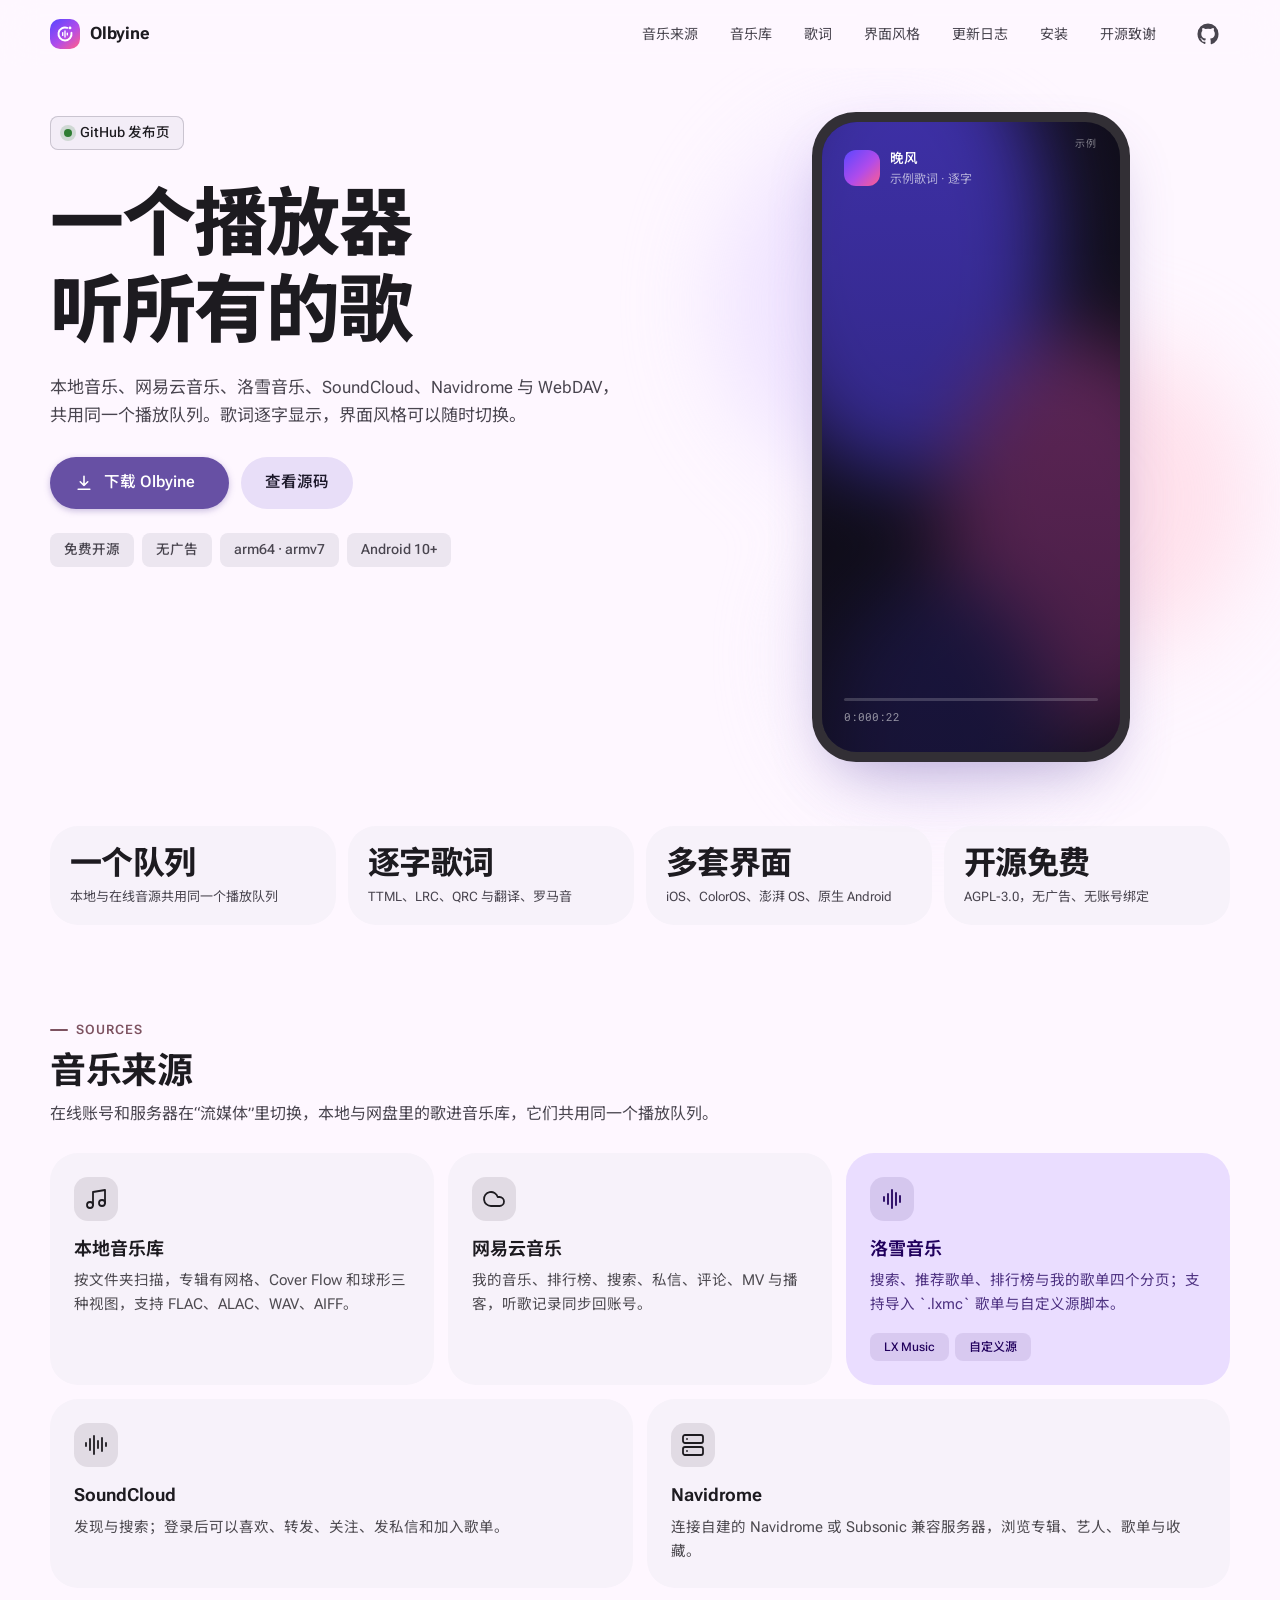
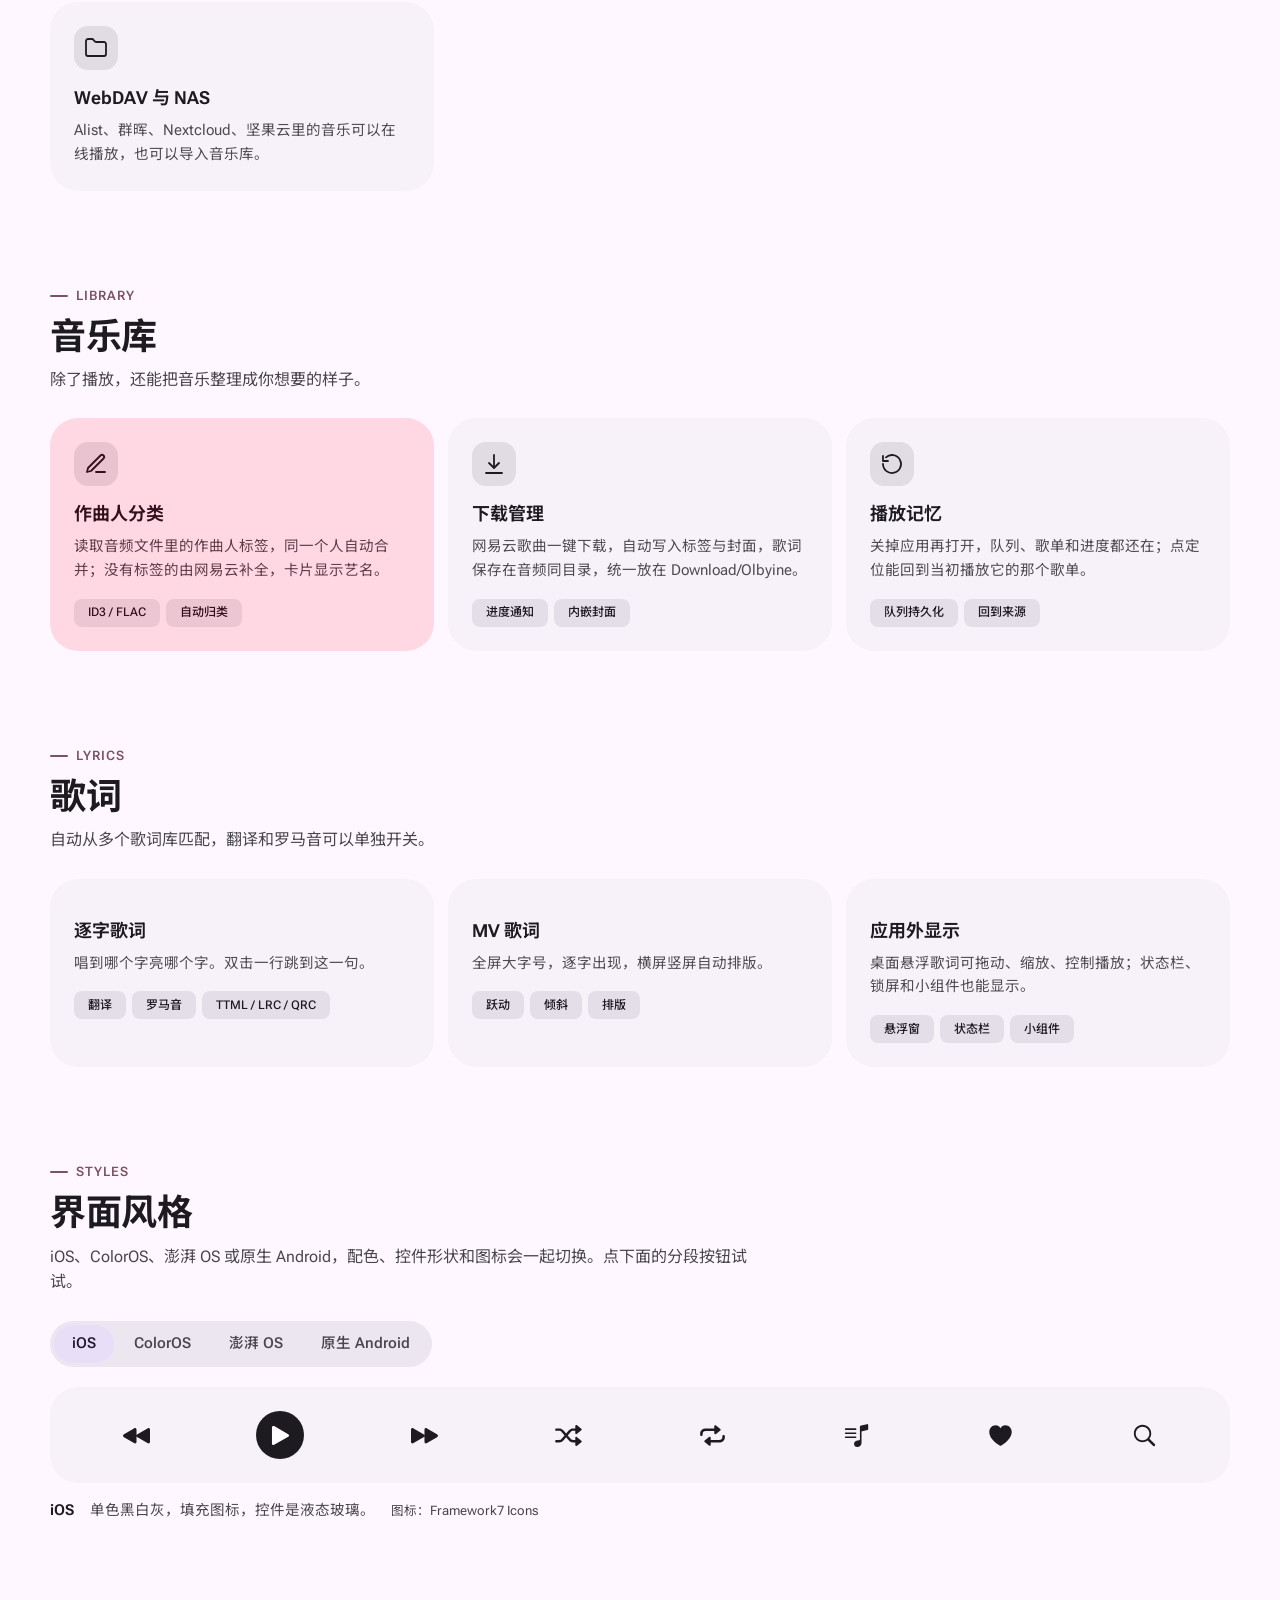
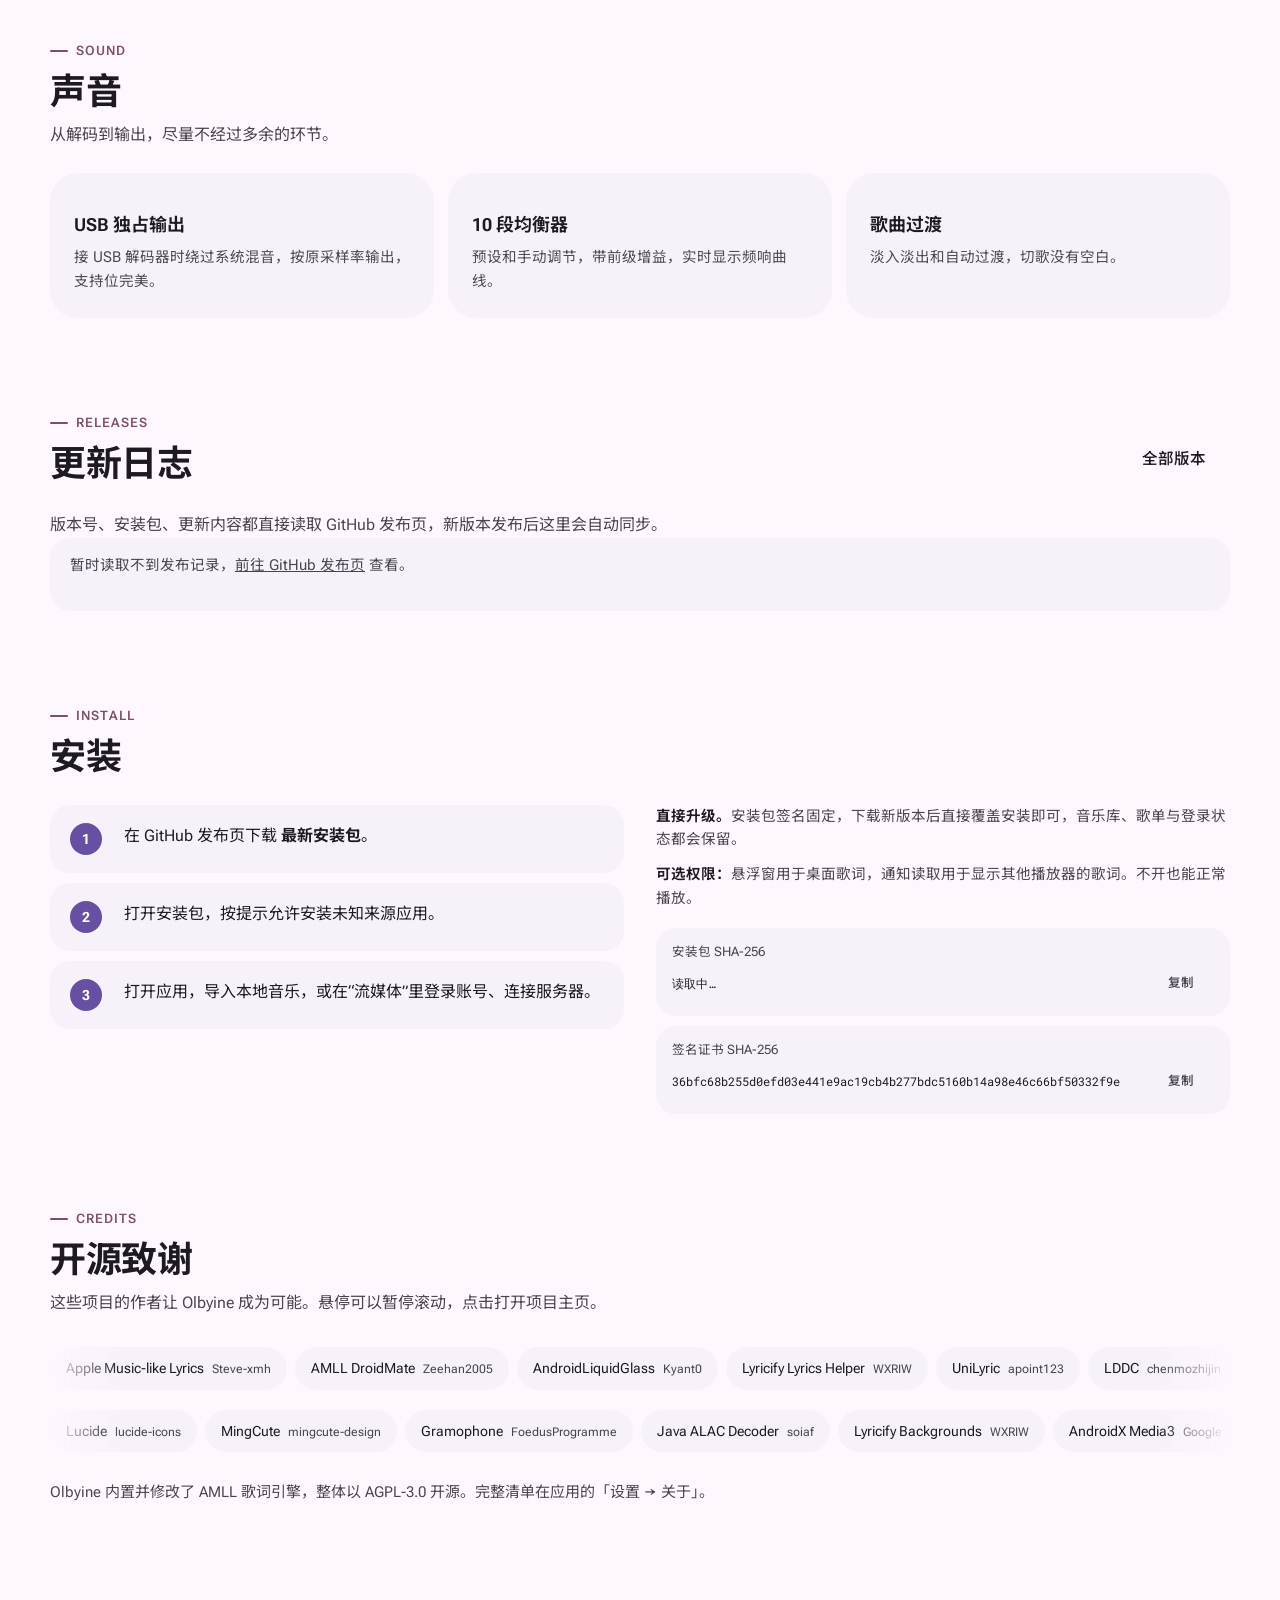
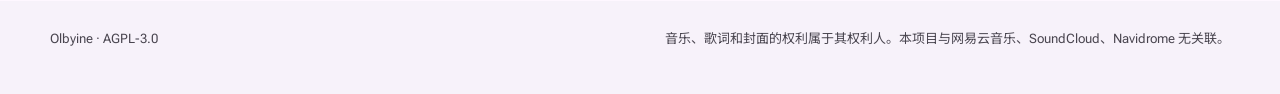
==== index.html @ 4577da29 "baseline: olbyine v1.4.0 原样导入" ====
<!doctype html>
<html lang="zh-CN">
<head>
<meta charset="utf-8">
<meta name="viewport" content="width=device-width, initial-scale=1, viewport-fit=cover">
<title>Olbyine · 一个播放器，听所有的歌</title>
<meta name="description" content="Olbyine：支持本地音乐、网易云音乐、洛雪音乐、SoundCloud、Navidrome 与 WebDAV 的 Android 播放器，逐字歌词、作曲人分类、四种界面风格。">
<meta name="theme-color" content="#fef7ff" media="(prefers-color-scheme: light)">
<meta name="theme-color" content="#141218" media="(prefers-color-scheme: dark)">
<link rel="preconnect" href="https://fonts.googleapis.com">
<link rel="preconnect" href="https://fonts.gstatic.com" crossorigin>
<link rel="stylesheet" href="https://fonts.googleapis.com/css2?family=Roboto+Flex:opsz,wght@8..144,300..800&family=Noto+Sans+SC:wght@300;400;500;700;900&family=Roboto+Mono:wght@400;500&display=swap">
<style>
/* ============================================================
   Material 3 Expressive — design tokens
   ============================================================ */
:root {
  color-scheme: light;

  --md-primary: #6750a4;
  --md-on-primary: #ffffff;
  --md-primary-container: #eaddff;
  --md-on-primary-container: #21005d;
  --md-secondary: #625b71;
  --md-on-secondary: #ffffff;
  --md-secondary-container: #e8def8;
  --md-on-secondary-container: #1d192b;
  --md-tertiary: #7d5260;
  --md-on-tertiary: #ffffff;
  --md-tertiary-container: #ffd8e4;
  --md-on-tertiary-container: #31111d;
  --md-error: #b3261e;
  --md-on-error: #ffffff;

  --md-surface: #fef7ff;
  --md-surface-dim: #ded8e1;
  --md-surface-container-lowest: #ffffff;
  --md-surface-container-low: #f7f2fa;
  --md-surface-container: #f3edf7;
  --md-surface-container-high: #ece6f0;
  --md-surface-container-highest: #e6e0e9;
  --md-on-surface: #1d1b20;
  --md-on-surface-variant: #49454f;
  --md-outline: #79747e;
  --md-outline-variant: #cac4d0;
  --md-inverse-surface: #322f35;
  --md-inverse-on-surface: #f5eff7;

  --shape-xs: 8px;
  --shape-s: 12px;
  --shape-m: 16px;
  --shape-l: 20px;
  --shape-xl: 28px;
  --shape-2xl: 36px;
  --shape-full: 999px;

  --ease-emphasized: cubic-bezier(0.2, 0, 0, 1);
  --ease-spring: cubic-bezier(0.34, 1.56, 0.64, 1);
  --ease-standard: cubic-bezier(0.2, 0, 0, 1);

  --font: "Roboto Flex", "Noto Sans SC", "PingFang SC", "Microsoft YaHei", system-ui, sans-serif;
  --mono: "Roboto Mono", ui-monospace, "SFMono-Regular", Consolas, monospace;

  --page: min(1180px, 100% - 40px);
}

@media (prefers-color-scheme: dark) {
  :root:not([data-theme="light"]) {
    color-scheme: dark;
    --md-primary: #d0bcff;
    --md-on-primary: #381e72;
    --md-primary-container: #4f378b;
    --md-on-primary-container: #eaddff;
    --md-secondary: #ccc2dc;
    --md-on-secondary: #332d41;
    --md-secondary-container: #4a4458;
    --md-on-secondary-container: #e8def8;
    --md-tertiary: #efb8c8;
    --md-on-tertiary: #492532;
    --md-tertiary-container: #633b48;
    --md-on-tertiary-container: #ffd8e4;
    --md-surface: #141218;
    --md-surface-dim: #141218;
    --md-surface-container-lowest: #0f0d13;
    --md-surface-container-low: #1d1b20;
    --md-surface-container: #211f26;
    --md-surface-container-high: #2b2930;
    --md-surface-container-highest: #36343b;
    --md-on-surface: #e6e0e9;
    --md-on-surface-variant: #cac4d0;
    --md-outline: #938f99;
    --md-outline-variant: #49454f;
    --md-inverse-surface: #e6e0e9;
    --md-inverse-on-surface: #322f35;
  }
}

* { box-sizing: border-box; }
html { scroll-behavior: smooth; scroll-padding-top: 16px; -webkit-text-size-adjust: 100%; text-size-adjust: 100%; overflow-x: clip; }
body {
  margin: 0;
  background: var(--md-surface);
  color: var(--md-on-surface);
  font-family: var(--font);
  font-size: 16px;
  line-height: 1.6;
  -webkit-font-smoothing: antialiased;
  overflow-x: clip;
}
a { color: inherit; -webkit-tap-highlight-color: transparent; }
button { -webkit-tap-highlight-color: transparent; }
img, svg { display: block; }
:focus-visible { outline: 3px solid var(--md-primary); outline-offset: 3px; border-radius: var(--shape-xs); }

/* M3 type scale */
.display-large { font-size: clamp(40px, 6.4vw, 74px); line-height: 1.18; font-weight: 800; letter-spacing: -0.025em; }
.display-medium { font-size: clamp(32px, 4.4vw, 48px); line-height: 1.1; font-weight: 750; letter-spacing: -0.02em; }
.headline-large { font-size: clamp(26px, 3.4vw, 36px); line-height: 1.2; font-weight: 700; letter-spacing: -0.01em; }
.headline-small { font-size: 24px; line-height: 1.3; font-weight: 650; }
.title-large { font-size: 22px; line-height: 1.3; font-weight: 600; }
.title-medium { font-size: 17px; line-height: 1.4; font-weight: 600; }
.body-large { font-size: 17px; line-height: 1.65; }
.body-medium { font-size: 15px; line-height: 1.65; }
.label-large { font-size: 14px; line-height: 1.4; font-weight: 550; letter-spacing: 0.005em; }
.label-medium { font-size: 12.5px; line-height: 1.35; font-weight: 550; letter-spacing: 0.02em; }

.wrap { width: var(--page); margin-inline: auto; }
section { scroll-margin-top: 92px; }

/* ============================================================
   State layers
   ============================================================ */
.layer { position: relative; isolation: isolate; overflow: hidden; }
.layer::after {
  content: "";
  position: absolute; inset: 0;
  background: currentColor;
  opacity: 0;
  transition: opacity 120ms var(--ease-standard);
  pointer-events: none;
}
@media (hover: hover) { .layer:hover::after { opacity: 0.08; } }
.layer:active::after { opacity: 0.12; }

.ripple { position: absolute; border-radius: 50%; transform: scale(0); background: currentColor; opacity: 0.18; pointer-events: none; animation: ripple 560ms var(--ease-emphasized) forwards; }
@keyframes ripple { to { transform: scale(2.6); opacity: 0; } }

/* ============================================================
   Top app bar
   ============================================================ */
.top-bar {
  position: sticky; top: 0; z-index: 40;
  background: color-mix(in srgb, var(--md-surface) 88%, transparent);
  backdrop-filter: blur(18px) saturate(1.3);
  -webkit-backdrop-filter: blur(18px) saturate(1.3);
  transition: background-color 220ms var(--ease-standard), box-shadow 220ms var(--ease-standard);
}
.top-bar.scrolled { background: color-mix(in srgb, var(--md-surface-container) 92%, transparent); box-shadow: 0 1px 0 var(--md-outline-variant); }
.top-bar__inner { display: flex; align-items: center; gap: 16px; height: 68px; }
.brand { display: inline-flex; align-items: center; gap: 10px; text-decoration: none; font-weight: 700; font-size: 17px; letter-spacing: -0.01em; }
.brand svg { width: 30px; height: 30px; border-radius: 10px; }
.nav-chips { display: flex; gap: 4px; margin-left: auto; }
.nav-chips a { text-decoration: none; padding: 8px 14px; border-radius: var(--shape-full); font-size: 14px; color: var(--md-on-surface-variant); transition: background-color 180ms var(--ease-standard), color 180ms var(--ease-standard); }
.nav-chips a:hover { background: var(--md-surface-container-high); color: var(--md-on-surface); }
.icon-btn { display: grid; place-items: center; width: 44px; height: 44px; border-radius: var(--shape-full); color: var(--md-on-surface-variant); text-decoration: none; }
.icon-btn svg { width: 22px; height: 22px; }

/* Mobile section tabs */
.mobile-tabs { display: none; }

/* ============================================================
   Buttons
   ============================================================ */
.btn {
  position: relative; display: inline-flex; align-items: center; justify-content: center; gap: 10px;
  height: 52px; padding: 0 24px; border-radius: var(--shape-full);
  font: 550 15.5px/1 var(--font); text-decoration: none; border: 0; cursor: pointer;
  transition: transform 160ms var(--ease-spring), box-shadow 220ms var(--ease-standard), background-color 220ms var(--ease-standard);
}
.btn:active { transform: scale(0.97); }
.btn svg { width: 20px; height: 20px; }
.btn--filled { background: var(--md-primary); color: var(--md-on-primary); box-shadow: 0 2px 6px color-mix(in srgb, var(--md-primary) 35%, transparent); }
.btn--filled:hover { box-shadow: 0 6px 18px color-mix(in srgb, var(--md-primary) 40%, transparent); }
.btn--tonal { background: var(--md-secondary-container); color: var(--md-on-secondary-container); }
.btn--outlined { background: transparent; color: var(--md-primary); box-shadow: inset 0 0 0 1px var(--md-outline); }
.btn small { font: 500 12px/1 var(--mono); opacity: 0.75; }

/* ============================================================
   Chips
   ============================================================ */
.chip {
  display: inline-flex; align-items: center; gap: 8px; height: 34px; padding: 0 14px;
  border-radius: var(--shape-xs); background: var(--md-surface-container-high); color: var(--md-on-surface-variant);
  font-size: 13.5px; font-weight: 500; white-space: nowrap;
}
.chip--assist { background: var(--md-surface-container); box-shadow: inset 0 0 0 1px var(--md-outline-variant); color: var(--md-on-surface); }
.chip--primary { background: var(--md-primary-container); color: var(--md-on-primary-container); }
.chip--tertiary { background: var(--md-tertiary-container); color: var(--md-on-tertiary-container); }
.chip__dot { width: 8px; height: 8px; border-radius: 50%; background: #2e7d32; box-shadow: 0 0 0 4px color-mix(in srgb, #2e7d32 18%, transparent); }

/* ============================================================
   Hero
   ============================================================ */
.hero { display: grid; grid-template-columns: minmax(0, 1.08fr) minmax(0, 0.92fr); gap: 56px; align-items: start; padding-block: 44px 64px; }
.hero__copy { align-self: start; padding-top: 4px; }
.hero__copy > * { margin: 0; }
.hero__copy > .chip--assist { margin-bottom: 0; }
.hero h1 { margin: 30px 0 0; text-wrap: balance; }
.hero .lead { margin: 18px 0 0; color: var(--md-on-surface-variant); max-width: 34em; }
.hero__actions { display: flex; flex-wrap: wrap; gap: 12px; align-items: center; margin-top: 28px; }
.hero__meta { display: flex; flex-wrap: wrap; gap: 8px; margin-top: 24px; }

/* Expressive hero artwork */
.hero__art { position: relative; display: grid; place-items: center; min-height: 480px; align-self: center; }
.blob { position: absolute; inset: -10% -6%; z-index: -1; filter: blur(46px); opacity: 0.75; }
.blob i { position: absolute; display: block; border-radius: 50%; animation: drift 22s var(--ease-standard) infinite alternate; }
.blob i:nth-child(1) { width: 58%; height: 46%; left: 6%; top: 10%; background: var(--md-primary-container); }
.blob i:nth-child(2) { width: 52%; height: 40%; right: 2%; top: 38%; background: var(--md-tertiary-container); animation-duration: 27s; animation-delay: -6s; }
.blob i:nth-child(3) { width: 46%; height: 36%; left: 22%; bottom: 4%; background: var(--md-secondary-container); animation-duration: 31s; animation-delay: -12s; }
@keyframes drift { to { transform: translate3d(10%, -8%, 0) scale(1.14); } }

.phone { position: relative; width: min(318px, 100%); aspect-ratio: 9 / 18.4; padding: 10px; border-radius: 44px; background: var(--md-inverse-surface); box-shadow: 0 26px 60px -22px color-mix(in srgb, var(--md-primary) 45%, transparent); animation: float 7s ease-in-out infinite; }
@keyframes float { 50% { transform: translateY(-10px) rotate(-0.6deg); } }
.screen { position: relative; height: 100%; border-radius: 35px; overflow: hidden; background: #14111f; color: #fff; isolation: isolate; }
.screen .glow { position: absolute; inset: -30%; z-index: -1; filter: blur(40px); opacity: 0.9; }
.screen .glow i { position: absolute; border-radius: 50%; animation: drift 24s ease-in-out infinite alternate; }
.screen .glow i:nth-child(1) { width: 62%; height: 46%; left: 4%; top: 8%; background: #5b47ff; }
.screen .glow i:nth-child(2) { width: 56%; height: 40%; right: 0; top: 40%; background: #a33d8f; animation-delay: -7s; }
.screen .glow i:nth-child(3) { width: 50%; height: 36%; left: 18%; bottom: 0; background: #2a2370; animation-delay: -13s; }
.screen .shade { position: absolute; inset: 0; z-index: -1; background: linear-gradient(180deg, rgba(12, 10, 20, 0.32), rgba(12, 10, 20, 0.58)); }
.now { display: flex; align-items: center; gap: 10px; padding: 26px 22px 0; font-size: 12px; }
.now .art { width: 36px; height: 36px; border-radius: 12px; background: linear-gradient(135deg, #5b47ff, #b04beb 55%, #ff5e8e); flex: none; }
.now b { display: block; font-size: 13.5px; font-weight: 550; }
.now span { color: rgba(255, 255, 255, 0.62); }
.demo-tag { position: absolute; top: 14px; right: 24px; font-size: 10px; color: rgba(255, 255, 255, 0.45); letter-spacing: 0.08em; }
.lyrics { position: absolute; left: 22px; right: 18px; top: 96px; bottom: 76px; overflow: hidden; -webkit-mask-image: linear-gradient(180deg, transparent, #000 16%, #000 76%, transparent); mask-image: linear-gradient(180deg, transparent, #000 16%, #000 76%, transparent); }
.track { will-change: transform; transition: transform 0.75s var(--ease-emphasized); }
.lyric { padding: 10px 0; transform-origin: 0 50%; transform: scale(0.93); opacity: 0.38; transition: transform 0.6s var(--ease-emphasized), opacity 0.6s var(--ease-emphasized); }
.lyric.on { transform: none; opacity: 1; }
.lyric .main { display: inline-block; font-weight: 750; font-size: 22px; line-height: 1.35; --p: 0; background: linear-gradient(90deg, #fff calc(var(--p) * 100% - 7%), rgba(255, 255, 255, 0.42) calc(var(--p) * 100% + 7%)); -webkit-background-clip: text; background-clip: text; color: transparent; }
.lyric .sub { display: block; margin-top: 2px; font-size: 12.5px; color: rgba(255, 255, 255, 0.55); }
.player { position: absolute; left: 22px; right: 22px; bottom: 26px; font-family: var(--mono); font-size: 10.5px; color: rgba(255, 255, 255, 0.55); }
.bar { height: 3px; border-radius: 3px; background: rgba(255, 255, 255, 0.18); margin-bottom: 8px; overflow: hidden; }
.bar i { display: block; height: 100%; width: 100%; background: rgba(255, 255, 255, 0.88); transform-origin: 0 50%; transform: scaleX(0); }

/* ============================================================
   Stats
   ============================================================ */
.stats { display: grid; grid-template-columns: repeat(4, minmax(0, 1fr)); gap: 12px; }
.stat { background: var(--md-surface-container-low); border-radius: var(--shape-xl); padding: 20px 20px 18px; transition: background-color 220ms var(--ease-standard), border-radius 320ms var(--ease-spring); }
.stat:hover { background: var(--md-surface-container); border-radius: var(--shape-l); }
.stat--text b { font-size: 19px; letter-spacing: 0; }
.stat--text span { display: block; margin-top: 6px; line-height: 1.5; }
.stat b { display: block; font-size: 32px; font-weight: 750; letter-spacing: -0.02em; line-height: 1.1; font-variant-numeric: tabular-nums; }
.stat span { font-size: 13px; color: var(--md-on-surface-variant); }

/* ============================================================
   Sections
   ============================================================ */
.section { padding-top: 88px; }
.section__head { display: flex; align-items: end; justify-content: space-between; gap: 24px; margin-bottom: 26px; }
.eyebrow { display: inline-flex; align-items: center; gap: 8px; font-size: 12.5px; font-weight: 600; letter-spacing: 0.08em; text-transform: uppercase; color: var(--md-tertiary); margin-bottom: 10px; }
.eyebrow::before { content: ""; width: 18px; height: 2px; border-radius: 2px; background: currentColor; }
.section h2 { margin: 0; }
.section .intro { margin: 8px 0 0; color: var(--md-on-surface-variant); max-width: 44em; }

/* ============================================================
   Cards
   ============================================================ */
.grid { display: grid; gap: 14px; }
.grid--3 { grid-template-columns: repeat(3, minmax(0, 1fr)); }
.grid--2 { grid-template-columns: repeat(2, minmax(0, 1fr)); }
.grid--6 { grid-template-columns: repeat(6, minmax(0, 1fr)); }
.grid--6 .card { grid-column: span 2; }
.grid--6 .card:nth-child(4), .grid--6 .card:nth-child(5) { grid-column: span 3; }

.card {
  position: relative; isolation: isolate; overflow: hidden;
  background: var(--md-surface-container-low);
  border-radius: var(--shape-xl);
  padding: 24px;
  transition: background-color 240ms var(--ease-standard), border-radius 360ms var(--ease-spring), transform 260ms var(--ease-spring);
}
.card:hover { background: var(--md-surface-container); border-radius: var(--shape-l); transform: translateY(-2px); }
.card--primary { background: var(--md-primary-container); color: var(--md-on-primary-container); }
.card--primary:hover { background: color-mix(in srgb, var(--md-primary-container) 88%, var(--md-primary)); }
.card--tertiary { background: var(--md-tertiary-container); color: var(--md-on-tertiary-container); }
.card--secondary { background: var(--md-secondary-container); color: var(--md-on-secondary-container); }
.card h3 { margin: 14px 0 6px; font-size: 18px; font-weight: 650; }
.card p { margin: 0; font-size: 14.5px; line-height: 1.65; color: color-mix(in srgb, currentColor 78%, transparent); }
.card__icon { width: 44px; height: 44px; border-radius: 14px; display: grid; place-items: center; background: color-mix(in srgb, currentColor 10%, transparent); }
.card__icon svg { width: 24px; height: 24px; }
.card .chips { margin-top: 16px; display: flex; flex-wrap: wrap; gap: 6px; }
.card .chip { height: 28px; font-size: 12px; background: color-mix(in srgb, currentColor 9%, transparent); color: inherit; }

/* ============================================================
   Lyrics layout
   ============================================================ */
.lyrics-grid { display: grid; grid-template-columns: minmax(0, 1.15fr) minmax(0, 0.85fr); gap: 14px; }

/* ============================================================
   Segmented button + icon strip
   ============================================================ */
.seg { display: inline-flex; padding: 4px; gap: 2px; border-radius: var(--shape-full); background: var(--md-surface-container-high); }
.seg__btn { appearance: none; border: 0; background: transparent; color: var(--md-on-surface-variant); font: 550 14.5px/1 var(--font); padding: 12px 18px; border-radius: var(--shape-full); cursor: pointer; position: relative; overflow: hidden; transition: background-color 220ms var(--ease-standard), color 220ms var(--ease-standard), border-radius 260ms var(--ease-spring); }
.seg__btn[aria-pressed="true"] { background: var(--md-secondary-container); color: var(--md-on-secondary-container); }
.strip { --sw-accent: var(--md-inverse-surface); --sw-on: var(--md-surface); --sw-radius: var(--shape-xl); --sw-btn: 50%; margin-top: 20px; display: grid; grid-template-columns: repeat(8, minmax(0, 1fr)); align-items: center; justify-items: center; padding: 22px 14px; background: var(--md-surface-container-low); border-radius: var(--sw-radius); transition: border-radius 400ms var(--ease-spring); }
.cell { position: relative; width: 52px; height: 52px; display: grid; place-items: center; color: var(--md-on-surface); }
.cell.play::before { content: ""; position: absolute; inset: 2px; border-radius: var(--sw-btn); background: var(--sw-accent); transition: background-color 320ms var(--ease-standard), border-radius 400ms var(--ease-spring); }
.cell.play { color: var(--sw-on); }
.cell svg { position: relative; width: 27px; height: 27px; overflow: visible; }
.cell svg.out { position: absolute; }
.style-note { display: flex; flex-wrap: wrap; gap: 6px 16px; align-items: baseline; margin-top: 16px; min-height: 3.2em; font-size: 14.5px; color: var(--md-on-surface-variant); }
.style-note b { color: var(--md-on-surface); font-weight: 650; }
.style-note small { font-size: 12.5px; }

/* ============================================================
   Install
   ============================================================ */
.install { display: grid; grid-template-columns: minmax(0, 1fr) minmax(0, 1fr); gap: 32px; align-items: start; }
.steps { list-style: none; margin: 0; padding: 0; display: grid; gap: 10px; counter-reset: step; }
.steps li { display: grid; grid-template-columns: 40px minmax(0, 1fr); gap: 14px; align-items: start; padding: 18px 20px; background: var(--md-surface-container-low); border-radius: var(--shape-l); counter-increment: step; }
.steps li::before { content: counter(step); display: grid; place-items: center; width: 32px; height: 32px; border-radius: var(--shape-full); background: var(--md-primary); color: var(--md-on-primary); font-size: 14px; font-weight: 700; }
.notes { display: grid; gap: 12px; color: var(--md-on-surface-variant); font-size: 14.5px; }
.notes p { margin: 0; }
.notes strong { color: var(--md-on-surface); font-weight: 650; }
.hashes { margin-top: 18px; display: grid; gap: 10px; }
.hash { display: grid; grid-template-columns: minmax(0, 1fr) auto; gap: 4px 12px; align-items: center; padding: 14px 16px; border-radius: var(--shape-l); background: var(--md-surface-container-low); }
.hash span { grid-column: 1 / -1; font-size: 12.5px; color: var(--md-on-surface-variant); }
.hash code { font-family: var(--mono); font-size: 12px; overflow-wrap: anywhere; color: var(--md-on-surface); }
.copy { appearance: none; border: 0; background: transparent; color: var(--md-primary); font: 550 13px/1 var(--font); height: 36px; padding: 0 14px; border-radius: var(--shape-full); cursor: pointer; display: grid; place-items: center; position: relative; overflow: hidden; }
.copy span { grid-area: 1 / 1; transition: opacity 180ms var(--ease-standard), transform 260ms var(--ease-spring); }
.copy .done { opacity: 0; transform: translateY(8px); }
.copy.ok .idle { opacity: 0; transform: translateY(-8px); }
.copy.ok .done { opacity: 1; transform: none; }

/* ============================================================
   Credits marquee
   ============================================================ */
.loop { overflow: hidden; padding-block: 6px; -webkit-mask-image: linear-gradient(90deg, transparent, #000 6%, #000 94%, transparent); mask-image: linear-gradient(90deg, transparent, #000 6%, #000 94%, transparent); }
.loop + .loop { margin-top: 8px; }
.loop__track { display: flex; gap: 8px; width: max-content; animation: loop var(--dur, 70s) linear infinite; }
.loop.rev .loop__track { animation-direction: reverse; }
.loop:hover .loop__track { animation-play-state: paused; }
@keyframes loop { to { transform: translateX(calc(-50% - 4px)); } }
.credit { display: inline-flex; align-items: baseline; gap: 8px; padding: 10px 16px; border-radius: var(--shape-full); background: var(--md-surface-container-low); text-decoration: none; white-space: nowrap; font-size: 14px; transition: background-color 200ms var(--ease-standard); }
.credit:hover { background: var(--md-surface-container-high); }
.credit small { font-size: 12px; color: var(--md-on-surface-variant); }

/* ============================================================
   Footer
   ============================================================ */
footer { margin-top: 96px; padding-block: 28px 44px; background: var(--md-surface-container-low); }
footer .wrap { display: flex; flex-wrap: wrap; gap: 10px 28px; justify-content: space-between; color: var(--md-on-surface-variant); font-size: 13px; }

/* Reveal */
[data-reveal] { opacity: 0; transform: translateY(26px); transition: opacity 620ms var(--ease-emphasized), transform 620ms var(--ease-emphasized); transition-delay: var(--d, 0ms); }
[data-reveal].in { opacity: 1; transform: none; }

/* Responsive */
@media (max-width: 980px) {
  .hero { grid-template-columns: 1fr; gap: 40px; padding-block: 40px 48px; }
  .hero__art { min-height: 420px; }
  .grid--3 { grid-template-columns: repeat(2, minmax(0, 1fr)); }
  .grid--6 { grid-template-columns: repeat(2, minmax(0, 1fr)); }
  .grid--6 .card, .grid--6 .card:nth-child(4), .grid--6 .card:nth-child(5) { grid-column: auto; }
  .grid--6 .card:last-child { grid-column: 1 / -1; }
  .lyrics-grid { grid-template-columns: 1fr; }
  .install { grid-template-columns: 1fr; }
  .stats { grid-template-columns: repeat(2, minmax(0, 1fr)); }
}
@media (max-width: 700px) {
  :root { --page: min(1180px, 100% - 28px); }
  body { font-size: 15.5px; line-height: 1.6; }
  .nav-chips { display: none; }
  .top-bar__inner { height: 60px; gap: 10px; }
  .brand { font-size: 16px; }
  .brand svg { width: 28px; height: 28px; }

  .mobile-tabs {
    display: flex; gap: 8px; overflow-x: auto; overscroll-behavior-x: contain;
    position: sticky; top: 60px; z-index: 39;
    padding: 6px 14px 10px;
    background: color-mix(in srgb, var(--md-surface) 94%, transparent);
    backdrop-filter: blur(14px); -webkit-backdrop-filter: blur(14px);
    scrollbar-width: none; -webkit-overflow-scrolling: touch;
  }
  .mobile-tabs::-webkit-scrollbar { display: none; }
  .mobile-tabs a {
    flex: none; display: inline-flex; align-items: center; min-height: 40px; padding: 0 16px; border-radius: var(--shape-full);
    background: var(--md-surface-container); color: var(--md-on-surface-variant);
    font-size: 13.5px; font-weight: 500; text-decoration: none; white-space: nowrap;
    transition: background-color 200ms var(--ease-standard), color 200ms var(--ease-standard);
  }
  .mobile-tabs a.active { background: var(--md-secondary-container); color: var(--md-on-secondary-container); }

  .display-large { font-size: clamp(34px, 10.4vw, 46px); line-height: 1.2; }
  .headline-large { font-size: 26px; }
  .hero { gap: 26px; padding-block: 30px 36px; }
  .hero h1 { margin-top: 22px; }
  .hero .lead { font-size: 15.5px; margin-top: 14px; }
  .hero__art { min-height: 0; padding-block: 4px 6px; align-self: start; }
  .phone { width: min(272px, 80vw); }
  .blob { filter: blur(32px); opacity: 0.6; }
  .hero__actions { gap: 10px; margin-top: 22px; }
  .hero__actions .btn { flex: 1 1 100%; justify-content: center; height: 50px; }
  .hero__meta { margin-top: 18px; gap: 6px; }
  .chip { height: 32px; padding: 0 12px; font-size: 13px; }

  .stats { gap: 8px; }
  .stat { padding: 16px 16px 14px; border-radius: 20px; }
  .stat b { font-size: 26px; }
  .stat span { font-size: 12.5px; }

  .section { padding-top: 56px; }
  section { scroll-margin-top: 118px; }
  .section__head { margin-bottom: 18px; }
  .section .intro { font-size: 15px; }
  .grid { gap: 10px; }
  .card { padding: 20px; border-radius: 22px; }
  .card h3 { margin-top: 12px; font-size: 17px; }
  .card p { font-size: 14px; }

  .steps li { padding: 16px; }
  .notes { font-size: 14px; }
  .hash { padding: 12px 14px; }
  .hash code { word-break: break-all; }

  .credit { padding: 8px 13px; font-size: 13px; }

  footer { margin-top: 64px; padding-bottom: calc(28px + env(safe-area-inset-bottom, 0px)); }
  .grid--3, .grid--6 { grid-template-columns: 1fr; }
  .grid--6 .card:last-child { grid-column: auto; }
  .stats { grid-template-columns: repeat(2, minmax(0, 1fr)); }
  .section { padding-top: 64px; }
  .seg { width: 100%; overflow-x: auto; }
  .seg__btn { padding: 12px 14px; font-size: 13.5px; }
  .strip { grid-template-columns: repeat(4, minmax(0, 1fr)); row-gap: 14px; }
}
@media (prefers-reduced-motion: reduce) {
  *, *::before, *::after { animation: none !important; transition: none !important; }
  [data-reveal] { opacity: 1; transform: none; }
  .loop__track { flex-wrap: wrap; width: auto; }
  .loop__track [aria-hidden="true"] { display: none; }
}

/* ============================================================
   Releases
   ============================================================ */
.releases { display: grid; gap: 10px; }
.release { background: var(--md-surface-container-low); border-radius: var(--shape-l); overflow: hidden; }
.release > summary { list-style: none; cursor: pointer; display: grid; grid-template-columns: minmax(0, 1fr) auto; gap: 4px 16px; align-items: center; padding: 16px 20px; }
.release > summary::-webkit-details-marker { display: none; }
.release__tag { font: 650 16px/1.35 var(--font); color: var(--md-on-surface); display: flex; align-items: center; gap: 8px; flex-wrap: wrap; }
.release__badge { font: 600 11.5px/1 var(--font); padding: 5px 9px; border-radius: var(--shape-full); background: var(--md-primary-container); color: var(--md-on-primary-container); }
.release__meta { font-size: 13px; color: var(--md-on-surface-variant); grid-column: 1; }
.release__get { grid-row: 1 / span 2; grid-column: 2; font: 600 13.5px/1 var(--font); color: var(--md-primary); text-decoration: none; padding: 10px 14px; border-radius: var(--shape-full); background: var(--md-surface-container-high); white-space: nowrap; }
.release__body { padding: 2px 20px 18px; font-size: 14.5px; line-height: 1.65; color: var(--md-on-surface-variant); }
.release__body h3 { font-size: 14px; margin: 14px 0 6px; color: var(--md-on-surface); }
.release__body h3:first-child { margin-top: 0; }
.release__body ul { margin: 0; padding-left: 18px; display: grid; gap: 6px; }
.release__body strong { color: var(--md-on-surface); font-weight: 650; }
.release__body code { font-family: var(--mono); font-size: 12.5px; padding: 1px 5px; border-radius: 6px; background: var(--md-surface-container-high); color: var(--md-on-surface); }
.release__empty { font-size: 14.5px; color: var(--md-on-surface-variant); }
@media (max-width: 640px) {
  .release > summary { grid-template-columns: minmax(0, 1fr); }
  .release__get { grid-row: auto; grid-column: 1; justify-self: start; margin-top: 6px; }
}
</style>
</head>
<body>

<header class="top-bar" id="top">
  <div class="wrap top-bar__inner">
    <a class="brand" href="#top">
      <svg viewBox="0 0 108 108" aria-hidden="true"><defs><linearGradient id="mk" x1="8" y1="0" x2="100" y2="108" gradientUnits="userSpaceOnUse"><stop offset="0" stop-color="#5B47FF"/><stop offset=".55" stop-color="#B04BEB"/><stop offset="1" stop-color="#FF5E8E"/></linearGradient></defs><rect width="108" height="108" rx="26" fill="url(#mk)"/><g transform="translate(54 54) scale(1.12) translate(-54 -54)"><path d="M74.7,50.3 A21,21 0 1,1 61.2,34.3" fill="none" stroke="#fff" stroke-width="6.2" stroke-linecap="round"/><circle cx="70.1" cy="34.4" r="4.6" fill="#fff"/><path d="M46.6,49.5 L46.6,58.5 M54,44.5 L54,63.5 M61.4,51 L61.4,57" stroke="#fff" stroke-width="4.4" stroke-linecap="round"/></g></svg>
      <span>Olbyine</span>
    </a>
    <nav class="nav-chips" aria-label="页面导航">
      <a href="#sources">音乐来源</a>
      <a href="#library">音乐库</a>
      <a href="#lyrics">歌词</a>
      <a href="#styles">界面风格</a>
      <a href="#releases">更新日志</a>
      <a href="#install">安装</a>
      <a href="#credits">开源致谢</a>
    </nav>
    <a class="icon-btn layer" href="https://github.com/Huliang2597/olbyine-music" aria-label="GitHub 仓库">
      <svg viewBox="0 0 24 24" fill="currentColor" aria-hidden="true"><path d="M12 .5A11.5 11.5 0 0 0 .5 12a11.5 11.5 0 0 0 7.86 10.92c.58.1.79-.25.79-.56v-2c-3.2.7-3.88-1.37-3.88-1.37-.53-1.33-1.29-1.69-1.29-1.69-1.05-.72.08-.7.08-.7 1.16.08 1.77 1.2 1.77 1.2 1.03 1.77 2.7 1.26 3.36.96.1-.75.4-1.26.73-1.55-2.55-.29-5.23-1.28-5.23-5.7 0-1.26.45-2.29 1.19-3.1-.12-.29-.52-1.46.11-3.05 0 0 .97-.31 3.18 1.18a11 11 0 0 1 5.8 0c2.2-1.49 3.17-1.18 3.17-1.18.63 1.59.23 2.76.11 3.05.74.81 1.19 1.84 1.19 3.1 0 4.43-2.69 5.4-5.25 5.69.41.36.78 1.06.78 2.14v3.17c0 .31.21.67.8.56A11.5 11.5 0 0 0 23.5 12 11.5 11.5 0 0 0 12 .5Z"/></svg>
    </a>
  </div>
</header>

<nav class="mobile-tabs" id="mobileTabs" aria-label="页面导航">
  <a href="#sources">音乐来源</a>
  <a href="#library">音乐库</a>
  <a href="#lyrics">歌词</a>
  <a href="#styles">界面风格</a>
  <a href="#sound">声音</a>
  <a href="#releases">更新</a>
  <a href="#install">安装</a>
  <a href="#credits">致谢</a>
</nav>

<main id="main">

  <section class="wrap hero">
    <div class="hero__copy">
      <span class="chip chip--assist" data-reveal><span class="chip__dot"></span><span id="latest-tag">正在读取版本…</span></span>
      <h1 class="display-large" data-reveal style="--d:40ms">一个播放器<br>听所有的歌</h1>
      <p class="lead body-large" data-reveal style="--d:100ms">本地音乐、网易云音乐、洛雪音乐、SoundCloud、Navidrome 与 WebDAV，共用同一个播放队列。歌词逐字显示，界面风格可以随时切换。</p>
      <div class="hero__actions" data-reveal style="--d:160ms">
        <a class="btn btn--filled layer" id="download" href="https://github.com/Huliang2597/olbyine-music/releases/latest">
          <svg viewBox="0 0 24 24" fill="none" stroke="currentColor" stroke-width="1.9" stroke-linecap="round" stroke-linejoin="round" aria-hidden="true"><path d="M12 4v11m0 0-4.5-4.5M12 15l4.5-4.5M5 19.5h14"/></svg>
          下载 Olbyine <span id="dl-ver"></span>
        </a>
        <a class="btn btn--tonal layer" href="https://github.com/Huliang2597/olbyine-music">
          查看源码
        </a>
      </div>
      <div class="hero__meta" data-reveal style="--d:220ms">
        <span class="chip">免费开源</span>
        <span class="chip">无广告</span>
        <span class="chip">arm64 · armv7</span>
        <span class="chip">Android 10+</span>
      </div>
    </div>

    <div class="hero__art" data-reveal style="--d:120ms">
      <div class="blob" aria-hidden="true"><i></i><i></i><i></i></div>
      <div class="phone">
        <div class="screen">
          <div class="glow" aria-hidden="true"><i></i><i></i><i></i></div>
          <div class="shade" aria-hidden="true"></div>
          <div class="demo-tag">示例</div>
          <div class="now"><div class="art" aria-hidden="true"></div><div><b>晚风</b><span>示例歌词 · 逐字</span></div></div>
          <div class="lyrics" aria-label="逐字歌词示例"><div class="track" id="track"></div></div>
          <div class="player" aria-hidden="true">
            <div class="bar"><i id="bar"></i></div>
            <div class="times"><span id="t-now">0:00</span><span id="t-all">0:22</span></div>
          </div>
        </div>
      </div>
    </div>
  </section>

  <div class="wrap">
    <div class="stats">
      <div class="stat stat--text" data-reveal style="--d:0ms"><b>一个队列</b><span>本地与在线音源共用同一个播放队列</span></div>
      <div class="stat stat--text" data-reveal style="--d:60ms"><b>逐字歌词</b><span>TTML、LRC、QRC 与翻译、罗马音</span></div>
      <div class="stat stat--text" data-reveal style="--d:120ms"><b>多套界面</b><span>iOS、ColorOS、澎湃 OS、原生 Android</span></div>
      <div class="stat stat--text" data-reveal style="--d:180ms"><b>开源免费</b><span>AGPL-3.0，无广告、无账号绑定</span></div>
    </div>
  </div>

  <section class="wrap section" id="sources">
    <div class="section__head">
      <div>
        <div class="eyebrow">Sources</div>
        <h2 class="headline-large" data-reveal>音乐来源</h2>
        <p class="intro" data-reveal style="--d:60ms">在线账号和服务器在“流媒体”里切换，本地与网盘里的歌进音乐库，它们共用同一个播放队列。</p>
      </div>
    </div>
    <div class="grid grid--6">
      <div class="card" data-reveal>
        <div class="card__icon"><svg viewBox="0 0 24 24" fill="none" stroke="currentColor" stroke-width="1.8" stroke-linecap="round" stroke-linejoin="round" aria-hidden="true"><path d="M9 18V5l12-2v13"/><circle cx="6" cy="18" r="3"/><circle cx="18" cy="16" r="3"/></svg></div>
        <h3>本地音乐库</h3>
        <p>按文件夹扫描，专辑有网格、Cover Flow 和球形三种视图，支持 FLAC、ALAC、WAV、AIFF。</p>
      </div>
      <div class="card" data-reveal style="--d:50ms">
        <div class="card__icon"><svg viewBox="0 0 24 24" fill="none" stroke="currentColor" stroke-width="1.8" stroke-linecap="round" stroke-linejoin="round" aria-hidden="true"><path d="M17.5 19H9a7 7 0 1 1 6.71-9h1.79a4.5 4.5 0 1 1 0 9Z"/></svg></div>
        <h3>网易云音乐</h3>
        <p>我的音乐、排行榜、搜索、私信、评论、MV 与播客，听歌记录同步回账号。</p>
      </div>
      <div class="card card--primary" data-reveal style="--d:100ms">
        <div class="card__icon"><svg viewBox="0 0 24 24" fill="none" stroke="currentColor" stroke-width="1.8" stroke-linecap="round" stroke-linejoin="round" aria-hidden="true"><path d="M12 3v18M8 7v10M4 10v4M16 6v12M20 9v6"/></svg></div>
        <h3>洛雪音乐</h3>
        <p>搜索、推荐歌单、排行榜与我的歌单四个分页；支持导入 `.lxmc` 歌单与自定义源脚本。</p>
        <div class="chips"><span class="chip">LX Music</span><span class="chip">自定义源</span></div>
      </div>
      <div class="card" data-reveal style="--d:150ms">
        <div class="card__icon"><svg viewBox="0 0 24 24" fill="none" stroke="currentColor" stroke-width="1.8" stroke-linecap="round" stroke-linejoin="round" aria-hidden="true"><path d="M2 10v3M6 6v11M10 3v18M14 8v7M18 5v13M22 10v3"/></svg></div>
        <h3>SoundCloud</h3>
        <p>发现与搜索；登录后可以喜欢、转发、关注、发私信和加入歌单。</p>
      </div>
      <div class="card" data-reveal style="--d:200ms">
        <div class="card__icon"><svg viewBox="0 0 24 24" fill="none" stroke="currentColor" stroke-width="1.8" stroke-linecap="round" stroke-linejoin="round" aria-hidden="true"><rect x="2" y="2" width="20" height="8" rx="2"/><rect x="2" y="14" width="20" height="8" rx="2"/><path d="M6 6h.01M6 18h.01"/></svg></div>
        <h3>Navidrome</h3>
        <p>连接自建的 Navidrome 或 Subsonic 兼容服务器，浏览专辑、艺人、歌单与收藏。</p>
      </div>
      <div class="card" data-reveal style="--d:250ms">
        <div class="card__icon"><svg viewBox="0 0 24 24" fill="none" stroke="currentColor" stroke-width="1.8" stroke-linecap="round" stroke-linejoin="round" aria-hidden="true"><path d="M4 20h16a2 2 0 0 0 2-2V8a2 2 0 0 0-2-2h-7.9a2 2 0 0 1-1.69-.9L9.6 3.9A2 2 0 0 0 7.93 3H4a2 2 0 0 0-2 2v13a2 2 0 0 0 2 2Z"/></svg></div>
        <h3>WebDAV 与 NAS</h3>
        <p>Alist、群晖、Nextcloud、坚果云里的音乐可以在线播放，也可以导入音乐库。</p>
      </div>
    </div>
  </section>

  <section class="wrap section" id="library">
    <div class="section__head">
      <div>
        <div class="eyebrow">Library</div>
        <h2 class="headline-large" data-reveal>音乐库</h2>
        <p class="intro" data-reveal style="--d:60ms">除了播放，还能把音乐整理成你想要的样子。</p>
      </div>
    </div>
    <div class="grid grid--3">
      <div class="card card--tertiary" data-reveal>
        <div class="card__icon"><svg viewBox="0 0 24 24" fill="none" stroke="currentColor" stroke-width="1.8" stroke-linecap="round" stroke-linejoin="round" aria-hidden="true"><path d="M12 20h9"/><path d="M16.5 3.5a2.1 2.1 0 0 1 3 3L7 19l-4 1 1-4Z"/></svg></div>
        <h3>作曲人分类</h3>
        <p>读取音频文件里的作曲人标签，同一个人自动合并；没有标签的由网易云补全，卡片显示艺名。</p>
        <div class="chips"><span class="chip">ID3 / FLAC</span><span class="chip">自动归类</span></div>
      </div>
      <div class="card" data-reveal style="--d:60ms">
        <div class="card__icon"><svg viewBox="0 0 24 24" fill="none" stroke="currentColor" stroke-width="1.8" stroke-linecap="round" stroke-linejoin="round" aria-hidden="true"><path d="M12 3v12"/><path d="m7 11 5 5 5-5"/><path d="M4 21h16"/></svg></div>
        <h3>下载管理</h3>
        <p>网易云歌曲一键下载，自动写入标签与封面，歌词保存在音频同目录，统一放在 Download/Olbyine。</p>
        <div class="chips"><span class="chip">进度通知</span><span class="chip">内嵌封面</span></div>
      </div>
      <div class="card" data-reveal style="--d:120ms">
        <div class="card__icon"><svg viewBox="0 0 24 24" fill="none" stroke="currentColor" stroke-width="1.8" stroke-linecap="round" stroke-linejoin="round" aria-hidden="true"><path d="M3 12a9 9 0 1 0 3-6.7"/><path d="M3 4v5h5"/></svg></div>
        <h3>播放记忆</h3>
        <p>关掉应用再打开，队列、歌单和进度都还在；点定位能回到当初播放它的那个歌单。</p>
        <div class="chips"><span class="chip">队列持久化</span><span class="chip">回到来源</span></div>
      </div>
    </div>
  </section>

  <section class="wrap section" id="lyrics">
    <div class="section__head">
      <div>
        <div class="eyebrow">Lyrics</div>
        <h2 class="headline-large" data-reveal>歌词</h2>
        <p class="intro" data-reveal style="--d:60ms">自动从多个歌词库匹配，翻译和罗马音可以单独开关。</p>
      </div>
    </div>
    <div class="grid grid--3">
      <div class="card" data-reveal>
        <h3>逐字歌词</h3>
        <p>唱到哪个字亮哪个字。双击一行跳到这一句。</p>
        <div class="chips"><span class="chip">翻译</span><span class="chip">罗马音</span><span class="chip">TTML / LRC / QRC</span></div>
      </div>
      <div class="card" data-reveal style="--d:60ms">
        <h3>MV 歌词</h3>
        <p>全屏大字号，逐字出现，横屏竖屏自动排版。</p>
        <div class="chips"><span class="chip">跃动</span><span class="chip">倾斜</span><span class="chip">排版</span></div>
      </div>
      <div class="card" data-reveal style="--d:120ms">
        <h3>应用外显示</h3>
        <p>桌面悬浮歌词可拖动、缩放、控制播放；状态栏、锁屏和小组件也能显示。</p>
        <div class="chips"><span class="chip">悬浮窗</span><span class="chip">状态栏</span><span class="chip">小组件</span></div>
      </div>
    </div>
  </section>

  <section class="wrap section" id="styles">
    <div class="section__head">
      <div>
        <div class="eyebrow">Styles</div>
        <h2 class="headline-large" data-reveal>界面风格</h2>
        <p class="intro" data-reveal style="--d:60ms">iOS、ColorOS、澎湃 OS 或原生 Android，配色、控件形状和图标会一起切换。点下面的分段按钮试试。</p>
      </div>
    </div>
    <div data-reveal>
      <div class="seg" role="group" aria-label="切换界面风格" id="seg">
        <button class="seg__btn" type="button" data-style="ios" aria-pressed="true">iOS</button>
        <button class="seg__btn" type="button" data-style="coloros" aria-pressed="false">ColorOS</button>
        <button class="seg__btn" type="button" data-style="hyperos" aria-pressed="false">澎湃 OS</button>
        <button class="seg__btn" type="button" data-style="material" aria-pressed="false">原生 Android</button>
      </div>
      <div class="strip" id="strip" aria-label="图标示例"></div>
      <div class="style-note" id="note" aria-live="polite"></div>
    </div>
  </section>

  <section class="wrap section" id="sound">
    <div class="section__head">
      <div>
        <div class="eyebrow">Sound</div>
        <h2 class="headline-large" data-reveal>声音</h2>
        <p class="intro" data-reveal style="--d:60ms">从解码到输出，尽量不经过多余的环节。</p>
      </div>
    </div>
    <div class="grid grid--3">
      <div class="card" data-reveal><h3>USB 独占输出</h3><p>接 USB 解码器时绕过系统混音，按原采样率输出，支持位完美。</p></div>
      <div class="card" data-reveal style="--d:60ms"><h3>10 段均衡器</h3><p>预设和手动调节，带前级增益，实时显示频响曲线。</p></div>
      <div class="card" data-reveal style="--d:120ms"><h3>歌曲过渡</h3><p>淡入淡出和自动过渡，切歌没有空白。</p></div>
    </div>
  </section>

  <section class="wrap section" id="releases">
    <div class="section__head">
      <div>
        <div class="eyebrow">Releases</div>
        <h2 class="headline-large" data-reveal>更新日志</h2>
      </div>
      <a class="btn btn--text layer" href="https://github.com/Huliang2597/olbyine-music/releases">全部版本</a>
    </div>
    <p class="intro" data-reveal style="--d:60ms">版本号、安装包、更新内容都直接读取 GitHub 发布页，新版本发布后这里会自动同步。</p>
    <div class="releases" id="releaseList" data-reveal style="--d:100ms">
      <div class="release"><div class="release__body"><p class="release__empty">正在读取最新版本…</p></div></div>
    </div>
  </section>

  <section class="wrap section" id="install">
    <div class="section__head">
      <div>
        <div class="eyebrow">Install</div>
        <h2 class="headline-large" data-reveal>安装</h2>
      </div>
    </div>
    <div class="install">
      <ol class="steps">
        <li data-reveal><span>在 GitHub 发布页下载 <b id="apk-name">最新安装包</b>。</span></li>
        <li data-reveal style="--d:60ms"><span>打开安装包，按提示允许安装未知来源应用。</span></li>
        <li data-reveal style="--d:120ms"><span>打开应用，导入本地音乐，或在“流媒体”里登录账号、连接服务器。</span></li>
      </ol>
      <div data-reveal style="--d:80ms">
        <div class="notes">
          <p><strong>直接升级。</strong>安装包签名固定，下载新版本后直接覆盖安装即可，音乐库、歌单与登录状态都会保留。</p>
          <p><strong>可选权限：</strong>悬浮窗用于桌面歌词，通知读取用于显示其他播放器的歌词。不开也能正常播放。</p>
        </div>
        <div class="hashes">
          <div class="hash"><span>安装包 SHA-256</span><code id="h-apk">读取中…</code><button class="copy layer" type="button" data-target="h-apk"><span class="idle">复制</span><span class="done">已复制</span></button></div>
          <div class="hash"><span>签名证书 SHA-256</span><code id="h-cert">36bfc68b255d0efd03e441e9ac19cb4b277bdc5160b14a98e46c66bf50332f9e</code><button class="copy layer" type="button" data-target="h-cert"><span class="idle">复制</span><span class="done">已复制</span></button></div>
        </div>
      </div>
    </div>
  </section>

  <section class="section" id="credits">
    <div class="wrap">
      <div class="eyebrow">Credits</div>
      <h2 class="headline-large" data-reveal>开源致谢</h2>
      <p class="intro" data-reveal style="--d:60ms">这些项目的作者让 Olbyine 成为可能。悬停可以暂停滚动，点击打开项目主页。</p>
    </div>
    <div class="wrap" data-reveal style="--d:100ms; margin-top:26px">
      <div class="loop" style="--dur: 72s" id="loop-a"></div>
      <div class="loop rev" style="--dur: 84s" id="loop-b"></div>
      <p class="body-medium" style="margin-top:22px;color:var(--md-on-surface-variant)">Olbyine 内置并修改了 AMLL 歌词引擎，整体以 AGPL-3.0 开源。完整清单在应用的「设置 → 关于」。</p>
    </div>
  </section>

</main>


<footer>
  <div class="wrap">
    <span>Olbyine · AGPL-3.0</span>
    <span>音乐、歌词和封面的权利属于其权利人。本项目与网易云音乐、SoundCloud、Navidrome 无关联。</span>
  </div>
</footer>

<script>
const ICONS = {"ios":{"PREV":{"s":56,"p":[["M 25.1218 44.5009 C 26.7084 44.5009 28.0509 43.2804 28.0509 41.0225 L 28.0509 29.3058 C 28.2747 30.1601 28.9053 30.8924 30.0037 31.5434 L 50.7318 43.7483 C 51.5454 44.2365 52.2369 44.5009 53.0709 44.5009 C 54.6577 44.5009 56 43.2804 56 41.0225 L 56 16.0228 C 56 13.7649 54.6577 12.5444 53.0709 12.5444 C 52.2369 12.5444 51.5658 12.8088 50.7318 13.2970 L 30.0037 25.5020 C 28.8849 26.1529 28.2747 26.8852 28.0509 27.7395 L 28.0509 16.0228 C 28.0509 13.7649 26.7084 12.5444 25.1218 12.5444 C 24.2877 12.5444 23.6165 12.8088 22.7825 13.2970 L 2.0545 25.5020 C .6102 26.3563 0 27.3530 0 28.5125 C 0 29.6923 .6102 30.6890 2.0545 31.5434 L 22.7825 43.7483 C 23.5962 44.2365 24.2877 44.5009 25.1218 44.5009 Z","f"]]},"PLAY":{"s":56,"p":[["M 13.0937 47.8398 C 14.0313 47.8398 14.8281 47.4648 15.7656 46.9258 L 43.0937 31.1289 C 45.0391 29.9805 45.7187 29.2305 45.7187 27.9883 C 45.7187 26.7461 45.0391 25.9961 43.0937 24.8711 L 15.7656 9.0508 C 14.8281 8.5118 14.0313 8.1602 13.0937 8.1602 C 11.3594 8.1602 10.2813 9.4727 10.2813 11.5118 L 10.2813 44.4649 C 10.2813 46.5039 11.3594 47.8398 13.0937 47.8398 Z","f"]]},"NEXT":{"s":56,"p":[["M 2.9281 44.4947 C 3.7618 44.4947 4.4531 44.2304 5.2665 43.7424 L 25.9869 31.5420 C 27.1053 30.8913 27.7153 30.1592 27.9389 29.3052 L 27.9389 41.0176 C 27.9389 43.2747 29.2810 44.4947 30.8671 44.4947 C 31.7007 44.4947 32.3921 44.2304 33.2055 43.7424 L 53.9461 31.5420 C 55.3695 30.6879 56 29.6916 56 28.5122 C 56 27.3531 55.3695 26.3568 53.9461 25.5028 L 33.2055 13.3023 C 32.3921 12.8143 31.7007 12.5500 30.8671 12.5500 C 29.2810 12.5500 27.9389 13.7700 27.9389 16.0271 L 27.9389 27.7395 C 27.7153 26.8855 27.1053 26.1535 25.9869 25.5028 L 5.2665 13.3023 C 4.4328 12.8143 3.7618 12.5500 2.9281 12.5500 C 1.3420 12.5500 0 13.7700 0 16.0271 L 0 41.0176 C 0 43.2747 1.3420 44.4947 2.9281 44.4947 Z","f"]]},"SHUFFLE":{"s":56,"p":[["M .3321 40.0118 C .3321 41.5117 1.4337 42.5430 3.0977 42.5430 L 8.4415 42.5430 C 12.4727 42.5430 14.9103 41.3711 17.8165 37.9727 L 23.0899 31.8320 L 28.3399 37.9727 C 31.2462 41.3711 33.6603 42.5664 37.7618 42.5664 L 42.0508 42.5664 L 42.0508 47.7695 C 42.0508 49.0352 42.8476 49.8320 44.1604 49.8320 C 44.7229 49.8320 45.3085 49.6211 45.7304 49.2461 L 54.5898 41.9336 C 55.6679 41.0664 55.6448 39.6602 54.5898 38.7930 L 45.7304 31.4336 C 45.3085 31.0586 44.7229 30.8477 44.1604 30.8477 C 42.8476 30.8477 42.0508 31.6445 42.0508 32.9102 L 42.0508 37.4571 L 37.8790 37.4571 C 35.4649 37.4571 33.9649 36.6836 32.0430 34.4571 L 26.4415 27.9180 L 32.0430 21.4024 C 33.9649 19.1524 35.4649 18.3789 37.8790 18.3789 L 42.0508 18.3789 L 42.0508 23.0898 C 42.0508 24.3555 42.8476 25.1524 44.1604 25.1524 C 44.7229 25.1524 45.3085 24.9414 45.7304 24.5664 L 54.5898 17.2539 C 55.6679 16.3867 55.6448 15.0039 54.5898 14.1133 L 45.7304 6.7539 C 45.3085 6.3789 44.7229 6.1680 44.1604 6.1680 C 42.8476 6.1680 42.0508 6.9649 42.0508 8.2305 L 42.0508 13.2930 L 37.7618 13.2930 C 33.6603 13.2930 31.2462 14.4883 28.3399 17.8867 L 23.0899 24.0274 L 17.8165 17.8867 C 14.9103 14.4883 12.4727 13.2930 8.4415 13.2930 L 3.0977 13.2930 C 1.4337 13.2930 .3321 14.3242 .3321 15.8477 C .3321 17.3477 1.4571 18.4024 3.0977 18.4024 L 8.5352 18.4024 C 10.8087 18.4024 12.2384 19.1758 14.1368 21.4024 L 19.7384 27.9180 L 14.1368 34.4571 C 12.2149 36.6836 10.7852 37.4571 8.5352 37.4571 L 3.0977 37.4571 C 1.4571 37.4571 .3321 38.5118 .3321 40.0118 Z","f"]]},"REPEAT":{"s":56,"p":[["M 2.3829 26.2891 C 2.3829 27.7187 3.5314 28.8672 4.9611 28.8672 C 6.4142 28.8672 7.5626 27.7187 7.5626 26.2891 L 7.5626 24.7422 C 7.5626 21.0156 10.1173 18.5547 13.9611 18.5547 L 31.6564 18.5547 L 31.6564 23.4531 C 31.6564 24.7187 32.4532 25.5156 33.7423 25.5156 C 34.3048 25.5156 34.8907 25.3047 35.3360 24.9297 L 44.1954 17.6172 C 45.2502 16.7734 45.2502 15.3672 44.1954 14.4765 L 35.3360 7.1172 C 34.8907 6.7656 34.3048 6.5313 33.7423 6.5313 C 32.4532 6.5313 31.6564 7.3516 31.6564 8.6172 L 31.6564 13.4687 L 14.4532 13.4687 C 7.0938 13.4687 2.3829 17.7109 2.3829 24.3672 Z M 24.3438 32.5703 C 24.3438 31.3047 23.5470 30.5078 22.2579 30.5078 C 21.6954 30.5078 21.1095 30.7187 20.6642 31.0703 L 11.8048 38.3828 C 10.7501 39.2500 10.7501 40.6328 11.8048 41.5234 L 20.6642 48.8828 C 21.1095 49.2578 21.6954 49.4687 22.2579 49.4687 C 23.5470 49.4687 24.3438 48.6719 24.3438 47.4062 L 24.3438 42.5078 L 41.5470 42.5078 C 48.9064 42.5078 53.6171 38.2422 53.6171 31.6094 L 53.6171 29.6875 C 53.6171 28.2344 52.4689 27.0860 51.0160 27.0860 C 49.5860 27.0860 48.4374 28.2344 48.4374 29.6875 L 48.4374 31.2344 C 48.4374 34.9375 45.8828 37.4219 42.0392 37.4219 L 24.3438 37.4219 Z","f"]]},"QUEUE":{"s":56,"p":[["M 29.7460 51.8359 C 33.2147 51.8359 38.4647 49.2344 38.4647 42.3437 L 38.4647 20.8984 C 38.4647 19.7265 38.6522 19.5156 39.7069 19.3047 L 50.8868 16.8437 C 51.7072 16.6563 52.2462 16 52.2462 15.1797 L 52.2462 6.3437 C 52.2462 5.0312 51.1912 4.1641 49.9024 4.4453 L 37.4803 7.1406 C 35.8632 7.4922 34.9960 8.3359 34.9960 9.7422 L 35.1366 35.8047 C 35.1366 36.8828 34.6444 37.5859 33.6835 37.7734 L 29.9569 38.5703 C 25.1757 39.5547 22.9491 42.0156 22.9491 45.6015 C 22.9491 49.2578 25.7850 51.8359 29.7460 51.8359 Z M 5.3476 16.3750 L 26.3007 16.3750 C 27.1913 16.3750 27.8944 15.6484 27.8944 14.7812 C 27.8944 13.9141 27.1913 13.2109 26.3007 13.2109 L 5.3476 13.2109 C 4.4803 13.2109 3.7538 13.9141 3.7538 14.7812 C 3.7538 15.6484 4.4803 16.3750 5.3476 16.3750 Z M 5.3476 24.7187 L 26.3007 24.7187 C 27.2147 24.7187 27.8944 23.9922 27.8944 23.1016 C 27.8944 22.2344 27.1913 21.5547 26.3007 21.5547 L 5.3476 21.5547 C 4.4803 21.5547 3.7538 22.2344 3.7538 23.1016 C 3.7538 23.9922 4.4569 24.7187 5.3476 24.7187 Z M 5.3476 33.0625 L 26.3007 33.0625 C 27.2147 33.0625 27.8944 32.3594 27.8944 31.4687 C 27.8944 30.6016 27.1913 29.8984 26.3007 29.8984 L 5.3476 29.8984 C 4.4803 29.8984 3.7538 30.6016 3.7538 31.4687 C 3.7538 32.3594 4.4569 33.0625 5.3476 33.0625 Z","f"]]},"HEART_ON":{"s":56,"p":[["M 28.0000 49.5156 C 28.4922 49.5156 29.1953 49.1875 29.6875 48.8828 C 42.9765 40.5156 51.2735 30.6250 51.2735 20.6406 C 51.2735 12.3438 45.5781 6.4844 37.9843 6.4844 C 33.6250 6.4844 30.1094 9.0625 28.0000 13.0234 C 25.8906 9.0860 22.3515 6.4844 18.0156 6.4844 C 10.4219 6.4844 4.7265 12.3438 4.7265 20.6406 C 4.7265 30.6250 12.9531 40.6328 26.2890 48.8828 C 26.8046 49.1875 27.5078 49.5156 28.0000 49.5156 Z","f"]]},"SEARCH":{"s":56,"p":[["M 23.9570 41.7695 C 27.8476 41.7695 31.4804 40.5039 34.4336 38.3945 L 45.5429 49.5039 C 46.0585 50.0195 46.7382 50.2774 47.4414 50.2774 C 48.9648 50.2774 50.0664 49.1055 50.0664 47.6055 C 50.0664 46.9023 49.8322 46.2461 49.3162 45.7305 L 38.2773 34.6679 C 40.5976 31.6211 41.9804 27.8476 41.9804 23.7461 C 41.9804 13.8320 33.8710 5.7226 23.9570 5.7226 C 14.0195 5.7226 5.9336 13.8320 5.9336 23.7461 C 5.9336 33.6601 14.0195 41.7695 23.9570 41.7695 Z M 23.9570 37.8789 C 16.1992 37.8789 9.8242 31.4805 9.8242 23.7461 C 9.8242 16.0117 16.1992 9.6133 23.9570 9.6133 C 31.6914 9.6133 38.0898 16.0117 38.0898 23.7461 C 38.0898 31.4805 31.6914 37.8789 23.9570 37.8789 Z","f"]]}},"coloros":{"PREV":{"s":24,"p":[["M17.971 4.285A2 2 0 0 1 21 6v12a2 2 0 0 1-3.029 1.715l-9.997-5.998a2 2 0 0 1-.003-3.432z","b"],["M3 20V4","b"]]},"PLAY":{"s":24,"p":[["M5 5a2 2 0 0 1 3.008-1.728l11.997 6.998a2 2 0 0 1 .003 3.458l-12 7A2 2 0 0 1 5 19z","b"]]},"NEXT":{"s":24,"p":[["M21 4v16","b"],["M6.029 4.285A2 2 0 0 0 3 6v12a2 2 0 0 0 3.029 1.715l9.997-5.998a2 2 0 0 0 .003-3.432z","b"]]},"SHUFFLE":{"s":24,"p":[["m18 14 4 4-4 4","s"],["m18 2 4 4-4 4","s"],["M2 18h1.973a4 4 0 0 0 3.3-1.7l5.454-8.6a4 4 0 0 1 3.3-1.7H22","s"],["M2 6h1.972a4 4 0 0 1 3.6 2.2","s"],["M22 18h-6.041a4 4 0 0 1-3.3-1.8l-.359-.45","s"]]},"REPEAT":{"s":24,"p":[["m17 2 4 4-4 4","s"],["M3 11v-1a4 4 0 0 1 4-4h14","s"],["m7 22-4-4 4-4","s"],["M21 13v1a4 4 0 0 1-4 4H3","s"]]},"QUEUE":{"s":24,"p":[["M16 5H3","s"],["M11 12H3","s"],["M11 19H3","s"],["M21 16V5","s"],["M15 16a3 3 0 1 0 6 0a3 3 0 1 0 -6 0z","s"]]},"HEART_ON":{"s":24,"p":[["M2 9.5a5.5 5.5 0 0 1 9.591-3.676.56.56 0 0 0 .818 0A5.49 5.49 0 0 1 22 9.5c0 2.29-1.5 4-3 5.5l-5.492 5.313a2 2 0 0 1-3 .019L5 15c-1.5-1.5-3-3.2-3-5.5","b"]]},"SEARCH":{"s":24,"p":[["m21 21-4.34-4.34","s"],["M3 11a8 8 0 1 0 16 0a8 8 0 1 0 -16 0z","s"]]}},"hyperos":{"PREV":{"s":24,"p":[["m20.43 5.865.078.699.072.767.036.448.051.75.03.55.038.894.019.641.012.675.004.707-.004.707-.012.675-.019.641-.024.606-.028.569-.05.78-.035.47-.09.986-.079.698a1.332 1.332 0 0 1-1.844 1.065l-.49-.213-.846-.386-.62-.298-.458-.226-.748-.381-.538-.283-.566-.306-.594-.329-.619-.353-.615-.36-.582-.349-.809-.5-.73-.47-.443-.292-.406-.274-.54-.373-.587-.42-.43-.319a1.332 1.332 0 0 1 .002-2.13l.325-.242.422-.306.517-.363.607-.414.694-.458.51-.327.546-.342.581-.355.617-.366.32-.186c.208-.12.412-.237.613-.349l.588-.326.563-.304.793-.414.725-.365.442-.215.597-.283.802-.362.355-.154a1.332 1.332 0 0 1 1.846 1.065ZM6 5a1 1 0 0 1 .993.883L7 6v12a1 1 0 0 1-.883.993L6 19H5a1 1 0 0 1-.993-.883L4 18V6a1 1 0 0 1 .883-.993L5 5z","f"]]},"PLAY":{"s":24,"p":[["M5.669 4.76a1.469 1.469 0 0 1 2.04-1.177c1.062.454 3.442 1.533 6.462 3.276 3.021 1.744 5.146 3.267 6.069 3.958.788.591.79 1.763.001 2.356-.914.687-3.013 2.19-6.07 3.956-3.06 1.766-5.412 2.832-6.464 3.28-.906.387-1.92-.2-2.038-1.177-.138-1.142-.396-3.735-.396-7.237 0-3.5.257-6.092.396-7.235","e"]]},"NEXT":{"s":24,"p":[["M3.569 5.865A1.332 1.332 0 0 1 5.415 4.8l.646.283.511.233.597.283.676.331.49.249.793.414.564.304.588.326.613.349.633.37.599.361.564.349.778.496.694.458.607.414.517.363.541.394.206.154c.71.535.71 1.594.001 2.13l-.43.319-.273.198-.664.465-.595.404-.443.292-.73.47-.81.5-.581.35-.615.36-.62.352-.593.33-.566.305-.538.283-.748.381-.673.331-.773.364-.744.332-.224.096a1.332 1.332 0 0 1-1.844-1.065l-.08-.698-.071-.767-.053-.689-.05-.78-.028-.57-.024-.605-.019-.64-.015-1.026v-.715l.015-1.024.03-.948.026-.587.03-.55.052-.75.054-.657.07-.722zM19 5a1 1 0 0 1 .993.883L20 6v12a1 1 0 0 1-.883.993L19 19h-1a1 1 0 0 1-.993-.883L17 18V6a1 1 0 0 1 .883-.993L18 5z","f"]]},"SHUFFLE":{"s":24,"p":[["M17.578 3.655c-.28-.146-.604.065-.631.411-.02.252-.04.567-.054.934h-.42A5 5 0 0 0 12 7.764l-1 2-1-2A5 5 0 0 0 5.528 5H4a1 1 0 1 0 0 2h1.528A3 3 0 0 1 8.21 8.658L9.882 12l-1.67 3.342A3 3 0 0 1 5.527 17H4a1 1 0 1 0 0 2h1.528A5 5 0 0 0 10 16.236l1-2 1 2A5 5 0 0 0 16.472 19h.421c.016.396.038.732.06.992.026.324.322.503.597.36.368-.192.906-.492 1.55-.91a19.538 19.538 0 0 0 1.476-1.056c.248-.196.259-.574.023-.762a19.267 19.267 0 0 0-1.498-1.074 18.9 18.9 0 0 0-1.523-.895c-.28-.146-.604.065-.631.411-.02.252-.04.567-.054.934h-.42a3 3 0 0 1-2.684-1.658L12.118 12l1.67-3.342A3 3 0 0 1 16.473 7h.421c.016.396.038.732.06.992.026.324.322.503.597.36.368-.192.906-.492 1.55-.91a19.552 19.552 0 0 0 1.476-1.056c.248-.196.259-.574.023-.762a19.33 19.33 0 0 0-1.498-1.074 18.908 18.908 0 0 0-1.523-.895Z","f"]]},"REPEAT":{"s":24,"p":[["M20 9a1 1 0 0 1 .993.883L21 10v5a4 4 0 0 1-3.8 3.995L17 19H8.107l-.02.415-.034.519c-.027.346-.352.557-.631.41l-.306-.164-.36-.203-.198-.117-.43-.263a20.62 20.62 0 0 1-.229-.147l-.463-.31-.21-.147-.377-.273-.315-.24a16.254 16.254 0 0 1-.133-.104c-.236-.188-.225-.566.023-.762l.28-.217.34-.252.4-.282.456-.305.462-.291.416-.249.365-.205.307-.165c.275-.143.571.036.598.36l.025.347.024.415.01.23H17a2 2 0 0 0 1.995-1.85L19 15v-5a1 1 0 0 1 1-1m-3.422-5.345.306.165.36.203.198.117.43.263.229.147.463.31.21.147.377.273.315.24.133.104c.236.188.225.566-.023.762l-.28.217-.34.252-.4.282-.456.305-.462.291-.416.249-.365.205-.307.165c-.275.143-.572-.036-.598-.36l-.025-.347-.024-.415a24.926 24.926 0 0 1-.01-.23H7a2 2 0 0 0-2 2v5a1 1 0 1 1-2 0V9a4 4 0 0 1 4-4h8.893l.02-.415.022-.36.012-.159c.027-.346.352-.557.631-.41Z","f"]]},"QUEUE":{"s":24,"p":[["m17.33 4.056 2.986.995a1 1 0 0 1-.632 1.898L18 6.387V17.5a3.5 3.5 0 1 1-2-3.163V5.014c0-.69.675-1.177 1.33-.958M14.5 16a1.5 1.5 0 1 0 0 3 1.5 1.5 0 0 0 0-3M8 17a1 1 0 1 1 0 2H4a1 1 0 1 1 0-2zm2-6a1 1 0 1 1 0 2H4a1 1 0 1 1 0-2zm3-6a1 1 0 0 1 .117 1.993L13 7H4a1 1 0 0 1-.117-1.993L4 5z","e"]]},"HEART_ON":{"s":24,"p":[["M18.494 3.801c2.095 1.221 3.569 3.7 3.504 6.592C21.86 16.5 13.5 21 12 21s-9.861-4.5-9.998-10.607c-.065-2.892 1.409-5.37 3.504-6.592C7.466 2.66 9.928 2.653 12 4.338c2.072-1.685 4.534-1.679 6.494-.537","f"]]},"SEARCH":{"s":24,"p":[["M10.5 2a8.5 8.5 0 1 0 5.262 15.176l3.652 3.652a1 1 0 0 0 1.414-1.414l-3.652-3.652A8.5 8.5 0 0 0 10.5 2M4 10.5a6.5 6.5 0 1 1 13 0 6.5 6.5 0 0 1-13 0","e"]]}},"material":{"PREV":{"s":24,"p":[["m7.58 16.89 5.77-4.07c.56-.4.56-1.24 0-1.63L7.58 7.11C6.91 6.65 6 7.12 6 7.93v8.14c0 .81.91 1.28 1.58.82zM16 7v10c0 .55.45 1 1 1s1-.45 1-1V7c0-.55-.45-1-1-1s-1 .45-1 1z","f"]],"flip":true},"PLAY":{"s":24,"p":[["M8 6.82v10.36c0 .79.87 1.27 1.54.84l8.14-5.18a1 1 0 0 0 0-1.69L9.54 5.98A.998.998 0 0 0 8 6.82z","f"]],"flip":false},"NEXT":{"s":24,"p":[["m7.58 16.89 5.77-4.07c.56-.4.56-1.24 0-1.63L7.58 7.11C6.91 6.65 6 7.12 6 7.93v8.14c0 .81.91 1.28 1.58.82zM16 7v10c0 .55.45 1 1 1s1-.45 1-1V7c0-.55-.45-1-1-1s-1 .45-1 1z","f"]],"flip":false},"SHUFFLE":{"s":24,"p":[["M10.59 9.17 6.12 4.7a.996.996 0 1 0-1.41 1.41l4.46 4.46 1.42-1.4zm4.76-4.32 1.19 1.19L4.7 17.88a.996.996 0 1 0 1.41 1.41L17.96 7.46l1.19 1.19a.5.5 0 0 0 .85-.36V4.5c0-.28-.22-.5-.5-.5h-3.79a.5.5 0 0 0-.36.85zm-.52 8.56-1.41 1.41 3.13 3.13-1.2 1.2a.5.5 0 0 0 .36.85h3.79c.28 0 .5-.22.5-.5v-3.79c0-.45-.54-.67-.85-.35l-1.19 1.19-3.13-3.14z","f"]],"flip":false},"REPEAT":{"s":24,"p":[["M7 7h10v1.79c0 .45.54.67.85.35l2.79-2.79c.2-.2.2-.51 0-.71l-2.79-2.79a.5.5 0 0 0-.85.36V5H6c-.55 0-1 .45-1 1v4c0 .55.45 1 1 1s1-.45 1-1V7zm10 10H7v-1.79c0-.45-.54-.67-.85-.35l-2.79 2.79c-.2.2-.2.51 0 .71l2.79 2.79a.5.5 0 0 0 .85-.36V19h11c.55 0 1-.45 1-1v-4c0-.55-.45-1-1-1s-1 .45-1 1v3z","f"]],"flip":false},"QUEUE":{"s":24,"p":[["M14 6H4c-.55 0-1 .45-1 1s.45 1 1 1h10c.55 0 1-.45 1-1s-.45-1-1-1zm0 4H4c-.55 0-1 .45-1 1s.45 1 1 1h10c.55 0 1-.45 1-1s-.45-1-1-1zM4 16h6c.55 0 1-.45 1-1s-.45-1-1-1H4c-.55 0-1 .45-1 1s.45 1 1 1zM19 6c-1.1 0-2 .9-2 2v6.18c-.31-.11-.65-.18-1-.18-1.84 0-3.28 1.64-2.95 3.54.21 1.21 1.2 2.2 2.41 2.41 1.9.33 3.54-1.11 3.54-2.95V8h2c.55 0 1-.45 1-1s-.45-1-1-1h-2z","f"]],"flip":false},"HEART_ON":{"s":24,"p":[["M13.35 20.13c-.76.69-1.93.69-2.69-.01l-.11-.1C5.3 15.27 1.87 12.16 2 8.28c.06-1.7.93-3.33 2.34-4.29 2.64-1.8 5.9-.96 7.66 1.1 1.76-2.06 5.02-2.91 7.66-1.1 1.41.96 2.28 2.59 2.34 4.29.14 3.88-3.3 6.99-8.55 11.76l-.1.09z","f"]],"flip":false},"SEARCH":{"s":24,"p":[["M15.5 14h-.79l-.28-.27C15.41 12.59 16 11.11 16 9.5 16 5.91 13.09 3 9.5 3S3 5.91 3 9.5 5.91 16 9.5 16c1.61 0 3.09-.59 4.23-1.57l.27.28v.79l5 4.99L20.49 19l-4.99-5zm-6 0C7.01 14 5 11.99 5 9.5S7.01 5 9.5 5 14 7.01 14 9.5 11.99 14 9.5 14z","f"]]}}};

(() => {
  const reduce = matchMedia("(prefers-reduced-motion: reduce)").matches;

  /* Top app bar elevation */
  const top = document.getElementById("top");
  let queued = false;
  const onScroll = () => {
    if (queued) return;
    queued = true;
    requestAnimationFrame(() => {
      queued = false;
      top.classList.toggle("scrolled", scrollY > 6);
    });
  };
  addEventListener("scroll", onScroll, { passive: true });
  onScroll();

  /* Ripple */
  document.querySelectorAll(".layer").forEach((el) => {
    el.addEventListener("pointerdown", (e) => {
      if (reduce) return;
      const r = el.getBoundingClientRect();
      const size = Math.max(r.width, r.height) * 1.1;
      const span = document.createElement("span");
      span.className = "ripple";
      span.style.width = span.style.height = `${size}px`;
      span.style.left = `${e.clientX - r.left - size / 2}px`;
      span.style.top = `${e.clientY - r.top - size / 2}px`;
      el.append(span);
      setTimeout(() => span.remove(), 600);
    });
  });

  /* Scroll reveal + count up */
  const countUp = (node) => {
    const to = Number(node.dataset.count);
    const decimals = Number(node.dataset.decimals || 0);
    const suffix = node.dataset.suffix || "";
    const start = performance.now();
    const tick = (now) => {
      const t = Math.min(1, Math.max(0, (now - start) / 1400));
      const k = 1 - Math.pow(1 - t, 4);
      node.textContent = (to * k).toFixed(decimals) + suffix;
      if (t < 1) requestAnimationFrame(tick);
    };
    node.textContent = (0).toFixed(decimals) + suffix;
    requestAnimationFrame(tick);
  };
  const io = new IntersectionObserver((entries) => {
    entries.forEach((e) => {
      if (!e.isIntersecting) return;
      e.target.classList.add("in");
      e.target.querySelectorAll("[data-count]").forEach(countUp);
      io.unobserve(e.target);
    });
  }, { threshold: 0.15, rootMargin: "0px 0px -4% 0px" });
  document.querySelectorAll("[data-reveal]").forEach((el) => {
    if (reduce) { el.classList.add("in"); el.querySelectorAll("[data-count]").forEach(countUp); return; }
    io.observe(el);
  });

  /* Style switcher */
  const STYLES = {
    ios: { accent: "#1d1b20", on: "#ffffff", radius: "28px", btn: "50%", name: "iOS", desc: "单色黑白灰，填充图标，控件是液态玻璃。", set: "图标：Framework7 Icons" },
    coloros: { accent: "#1f6bff", on: "#ffffff", radius: "20px", btn: "50%", name: "ColorOS", desc: "线性图标，蓝色强调色，按下时轻微下沉。", set: "图标：Lucide" },
    hyperos: { accent: "#3482ff", on: "#ffffff", radius: "16px", btn: "30%", name: "澎湃 OS", desc: "圆润的粗线条图标，按钮是圆角方块。", set: "图标：MingCute" },
    material: { accent: "#e8def8", on: "#21005d", radius: "28px", btn: "38%", name: "原生 Android", desc: "Material 图标，配色跟随系统取色。", set: "图标：Material Icons" },
  };
  const KEYS = ["PREV", "PLAY", "NEXT", "SHUFFLE", "REPEAT", "QUEUE", "HEART_ON", "SEARCH"];
  const NAMES = { PREV: "上一首", PLAY: "播放", NEXT: "下一首", SHUFFLE: "随机", REPEAT: "循环", QUEUE: "播放队列", HEART_ON: "收藏", SEARCH: "搜索" };
  const strip = document.getElementById("strip");
  const note = document.getElementById("note");
  const seg = document.getElementById("seg");
  const cells = KEYS.map((key) => {
    const cell = document.createElement("div");
    cell.className = key === "PLAY" ? "cell play" : "cell";
    cell.setAttribute("role", "img");
    cell.setAttribute("aria-label", NAMES[key]);
    strip.append(cell);
    return cell;
  });
  const svgFor = (style, key) => {
    const d = ICONS[style][key];
    const w = (d.s / 24) * 1.7;
    const paths = d.p.map(([path, mode]) => {
      if (mode === "s") return `<path d="${path}" fill="none" stroke="currentColor" stroke-width="${w}" stroke-linecap="round" stroke-linejoin="round"/>`;
      if (mode === "w") return `<path d="${path}" fill="none" stroke="currentColor" stroke-width="${w * 1.35}" stroke-linecap="round" stroke-linejoin="round"/>`;
      if (mode === "b") return `<path d="${path}" fill="currentColor" stroke="currentColor" stroke-width="${w}" stroke-linecap="round" stroke-linejoin="round"/>`;
      if (mode === "e") return `<path d="${path}" fill="currentColor" fill-rule="evenodd"/>`;
      return `<path d="${path}" fill="currentColor"/>`;
    }).join("");
    const flip = d.flip ? ' style="transform:scaleX(-1)"' : "";
    return `<svg viewBox="0 0 ${d.s} ${d.s}" aria-hidden="true"${flip}>${paths}</svg>`;
  };
  let active = null;
  const setStyle = (style) => {
    if (style === active) return;
    active = style;
    const s = STYLES[style];
    seg.querySelectorAll("button").forEach((b) => b.setAttribute("aria-pressed", String(b.dataset.style === style)));
    strip.style.setProperty("--sw-accent", s.accent);
    strip.style.setProperty("--sw-on", s.on);
    strip.style.setProperty("--sw-radius", s.radius);
    strip.style.setProperty("--sw-btn", s.btn);
    cells.forEach((cell, i) => {
      const old = cell.querySelector("svg:not(.out)");
      cell.insertAdjacentHTML("beforeend", svgFor(style, KEYS[i]));
      const next = cell.lastElementChild;
      if (reduce || !old) { if (old) old.remove(); return; }
      old.classList.add("out");
      old.animate([{ opacity: 1, transform: "scale(1)", filter: "blur(0)" }, { opacity: 0, transform: "scale(0.7)", filter: "blur(2px)" }],
        { duration: 150, delay: i * 18, easing: "ease-in", fill: "forwards" }).finished.then(() => old.remove(), () => old.remove());
      next.animate([{ opacity: 0, transform: "scale(0.7)", filter: "blur(3px)" }, { opacity: 1, transform: "scale(1)", filter: "blur(0)" }],
        { duration: 380, delay: 50 + i * 18, easing: "cubic-bezier(0.2,0,0,1)", fill: "backwards" });
    });
    const html = `<b>${s.name}</b><span>${s.desc}</span><small>${s.set}</small>`;
    if (reduce) { note.innerHTML = html; return; }
    note.animate([{ opacity: 1 }, { opacity: 0 }], { duration: 110, easing: "ease-in", fill: "forwards" }).finished.then(() => {
      note.innerHTML = html;
      note.animate([{ opacity: 0, transform: "translateY(6px)" }, { opacity: 1, transform: "none" }], { duration: 420, easing: "cubic-bezier(0.2,0,0,1)", fill: "forwards" });
    });
  };
  seg.addEventListener("click", (e) => { const b = e.target.closest("button[data-style]"); if (b) setStyle(b.dataset.style); });
  setStyle("ios");

  /* Credits */
  const CREDITS = [
    ["Apple Music-like Lyrics", "Steve-xmh", "https://github.com/Steve-xmh/applemusic-like-lyrics"],
    ["AMLL DroidMate", "Zeehan2005", "https://github.com/Zeehan2005/AMLL-DroidMate"],
    ["AndroidLiquidGlass", "Kyant0", "https://github.com/Kyant0/AndroidLiquidGlass"],
    ["Lyricify Lyrics Helper", "WXRIW", "https://github.com/WXRIW/Lyricify-Lyrics-Helper"],
    ["UniLyric", "apoint123", "https://github.com/apoint123/Unilyric"],
    ["LDDC", "chenmozhijin", "https://github.com/chenmozhijin/LDDC"],
    ["洛雪音乐 LX Music", "lyswhut", "https://github.com/lyswhut/lx-music-desktop"],
    ["NeteaseCloudMusicApi", "Binaryify", "https://github.com/Binaryify/NeteaseCloudMusicApi"],
    ["api-enhanced", "NeteaseCloudMusicApiEnhanced", "https://github.com/NeteaseCloudMusicApiEnhanced/api-enhanced"],
    ["soundcloud.py", "7x11x13", "https://github.com/7x11x13/soundcloud.py"],
    ["Navidrome", "navidrome", "https://github.com/navidrome/navidrome"],
    ["Folia", "chthollyphile", "https://github.com/chthollyphile/folia-major"],
    ["React Bits", "DavidHDev", "https://github.com/DavidHDev/react-bits"],
    ["shadcn/ui", "shadcn", "https://github.com/shadcn-ui/ui"],
    ["Framework7 Icons", "framework7io", "https://github.com/framework7io/framework7-icons"],
    ["Lucide", "lucide-icons", "https://github.com/lucide-icons/lucide"],
    ["MingCute", "mingcute-design", "https://github.com/mingcute-design/mingcute-icons"],
    ["Gramophone", "FoedusProgramme", "https://github.com/FoedusProgramme/Gramophone"],
    ["Java ALAC Decoder", "soiaf", "https://github.com/soiaf/Java-Apple-Lossless-decoder"],
    ["Lyricify Backgrounds", "WXRIW", "https://github.com/WXRIW/Lyricify-Backgrounds"],
    ["AndroidX Media3", "Google", "https://github.com/androidx/media"],
    ["Jetpack Compose", "Google", "https://github.com/androidx/androidx"],
    ["Kotlin", "JetBrains", "https://github.com/JetBrains/kotlin"],
    ["Kotlin Coroutines", "JetBrains", "https://github.com/Kotlin/kotlinx.coroutines"],
    ["OkHttp", "Square", "https://github.com/square/okhttp"],
    ["Guava", "Google", "https://github.com/google/guava"],
    ["ZXing", "zxing", "https://github.com/zxing/zxing"],
    ["Coil", "coil-kt", "https://github.com/coil-kt/coil"],
    ["AndroidX", "Google", "https://github.com/androidx/androidx"],
  ];
  const fill = (id, list) => {
    const box = document.getElementById(id);
    const trackEl = document.createElement("div");
    trackEl.className = "loop__track";
    const make = (hidden) => list.forEach(([name, author, url]) => {
      const a = document.createElement("a");
      a.className = "credit layer";
      a.href = url;
      if (hidden) { a.setAttribute("aria-hidden", "true"); a.tabIndex = -1; }
      const n = document.createElement("span");
      n.textContent = name;
      const s = document.createElement("small");
      s.textContent = author;
      a.append(n, s);
      trackEl.append(a);
    });
    make(false);
    make(true);
    box.append(trackEl);
  };
  fill("loop-a", CREDITS.slice(0, 15));
  fill("loop-b", CREDITS.slice(15));

  /* Mobile tabs scrollspy */
  const tabs = [...document.querySelectorAll("#mobileTabs a")];
  if (tabs.length) {
    const targets = tabs.map((a) => document.querySelector(a.getAttribute("href"))).filter(Boolean);
    const spy = new IntersectionObserver((entries) => {
      entries.forEach((e) => {
        if (!e.isIntersecting) return;
        const id = "#" + e.target.id;
        tabs.forEach((a) => a.classList.toggle("active", a.getAttribute("href") === id));
        const active = tabs.find((a) => a.classList.contains("active"));
        const bar = document.getElementById("mobileTabs");
        if (active && bar) bar.scrollTo({ left: active.offsetLeft - bar.clientWidth / 2 + active.offsetWidth / 2, behavior: "smooth" });
      });
    }, { rootMargin: "-45% 0px -50% 0px", threshold: 0 });
    targets.forEach((el) => spy.observe(el));
  }

  /* Copy */
  document.querySelectorAll(".copy").forEach((btn) => {
    btn.addEventListener("click", () => {
      const code = document.getElementById(btn.dataset.target);
      const done = () => { btn.classList.add("ok"); clearTimeout(btn._t); btn._t = setTimeout(() => btn.classList.remove("ok"), 1600); };
      const select = () => { const r = document.createRange(); r.selectNodeContents(code); const sel = getSelection(); sel.removeAllRanges(); sel.addRange(r); };
      if (navigator.clipboard && navigator.clipboard.writeText) navigator.clipboard.writeText(code.textContent).then(done, select);
      else select();
    });
  });
})();
</script>
<script>
(function () {
  const REPO = "Huliang2597/olbyine-music";
  const API = "https://api.github.com/repos/" + REPO + "/releases?per_page=30";
  const CACHE_KEY = "olbyine.releases.v1";
  const CACHE_TTL = 30 * 60 * 1000;

  const esc = (s) => String(s).replace(/[&<>"]/g, (c) => ({ "&": "&amp;", "<": "&lt;", ">": "&gt;", '"': "&quot;" }[c]));
  const day = (iso) => {
    const d = new Date(iso);
    if (isNaN(d.getTime())) return "";
    const p = (n) => String(n).padStart(2, "0");
    return d.getFullYear() + "-" + p(d.getMonth() + 1) + "-" + p(d.getDate());
  };

  function inline(s) {
    return esc(s)
      .replace(/\*\*([^*]+)\*\*/g, "<strong>$1</strong>")
      .replace(/`([^`]+)`/g, "<code>$1</code>");
  }

  function markdown(src) {
    const out = [];
    let list = null;
    const closeList = () => { if (list) { out.push("</ul>"); list = null; } };
    String(src || "").split(/\r?\n/).forEach((raw) => {
      const line = raw.trim();
      if (!line) { closeList(); return; }
      const h = line.match(/^#{2,4}\s+(.*)$/);
      if (h) {
        closeList();
        const text = h[1].trim();
        if (/^Olbyine\s+\S+$/i.test(text)) return;
        out.push("<h3>" + inline(text) + "</h3>");
        return;
      }
      const li = line.match(/^[-*]\s+(.*)$/);
      if (li) {
        if (!list) { out.push("<ul>"); list = true; }
        out.push("<li>" + inline(li[1]) + "</li>");
        return;
      }
      closeList();
      out.push("<p>" + inline(line) + "</p>");
    });
    closeList();
    return out.join("");
  }

  function pickApk(release) {
    return (release.assets || []).find((a) => /\.apk$/i.test(a.name)) || null;
  }

  function renderLatest(releases) {
    const latest = releases.find((r) => !r.draft && !r.prerelease) || releases[0];
    if (!latest) return;
    const version = (latest.tag_name || "").replace(/^v/i, "");
    const apk = pickApk(latest);

    const tag = document.getElementById("latest-tag");
    if (tag) tag.textContent = "v" + version + " 已发布";

    const ver = document.getElementById("dl-ver");
    if (ver) ver.textContent = version;
    const dl = document.getElementById("download");
    if (dl) dl.href = apk ? apk.browser_download_url : latest.html_url;

    const apkName = document.getElementById("apk-name");
    if (apkName && apk) apkName.textContent = apk.name;

    const hash = document.getElementById("h-apk");
    if (hash) hash.textContent = apk && apk.digest ? apk.digest.replace(/^sha256:/i, "") : "以发布页为准";

  }

  function renderList(releases) {
    const box = document.getElementById("releaseList");
    if (!box) return;
    const list = releases.filter((r) => !r.draft);
    if (!list.length) {
      box.innerHTML = '<div class="release"><div class="release__body"><p class="release__empty">暂时读取不到发布记录，请前往 GitHub 发布页查看。</p></div></div>';
      return;
    }
    const latestTag = list[0].tag_name;
    box.innerHTML = list.map((r, i) => {
      const version = (r.tag_name || "").replace(/^v/i, "");
      const apk = pickApk(r);
      const badge = i === 0 ? '<span class="release__badge">最新</span>' : "";
      const meta = day(r.published_at);
      const link = apk ? apk.browser_download_url : r.html_url;
      return '<details class="release"' + (i === 0 ? " open" : "") + '>' +
        '<summary>' +
          '<span class="release__tag">' + esc(r.tag_name || version) + badge + '</span>' +
          '<span class="release__meta">' + esc(meta) + '</span>' +
          '<a class="release__get" href="' + esc(link) + '">下载</a>' +
        '</summary>' +
        '<div class="release__body">' + (markdown(r.body) || '<p class="release__empty">这个版本没有写更新说明。</p>') + '</div>' +
      '</details>';
    }).join("");
  }

  function apply(releases) {
    try {
      renderLatest(releases);
      renderList(releases);
    } catch (e) {
      console.warn("render releases failed", e);
    }
  }

  function cached() {
    try {
      const raw = localStorage.getItem(CACHE_KEY);
      if (!raw) return null;
      const data = JSON.parse(raw);
      if (!data || !data.at || !Array.isArray(data.releases)) return null;
      return data;
    } catch (e) {
      return null;
    }
  }

  function save(releases) {
    try {
      localStorage.setItem(CACHE_KEY, JSON.stringify({ at: Date.now(), releases: releases }));
    } catch (e) {}
  }

  const hit = cached();
  if (hit) apply(hit.releases);

  const fresh = !hit || Date.now() - hit.at > CACHE_TTL;
  if (!fresh) return;

  fetch(API, { headers: { Accept: "application/vnd.github+json" } })
    .then((res) => (res.ok ? res.json() : Promise.reject(res.status)))
    .then((data) => {
      if (!Array.isArray(data) || !data.length) throw new Error("empty");
      save(data);
      apply(data);
    })
    .catch(() => {
      if (!hit) {
        const box = document.getElementById("releaseList");
        if (box) box.innerHTML = '<div class="release"><div class="release__body"><p class="release__empty">暂时读取不到发布记录，<a href="https://github.com/' + REPO + '/releases">前往 GitHub 发布页</a> 查看。</p></div></div>';
        const tag = document.getElementById("latest-tag");
        if (tag) tag.textContent = "GitHub 发布页";
      }
    });
})();
</script>
</body>
</html>
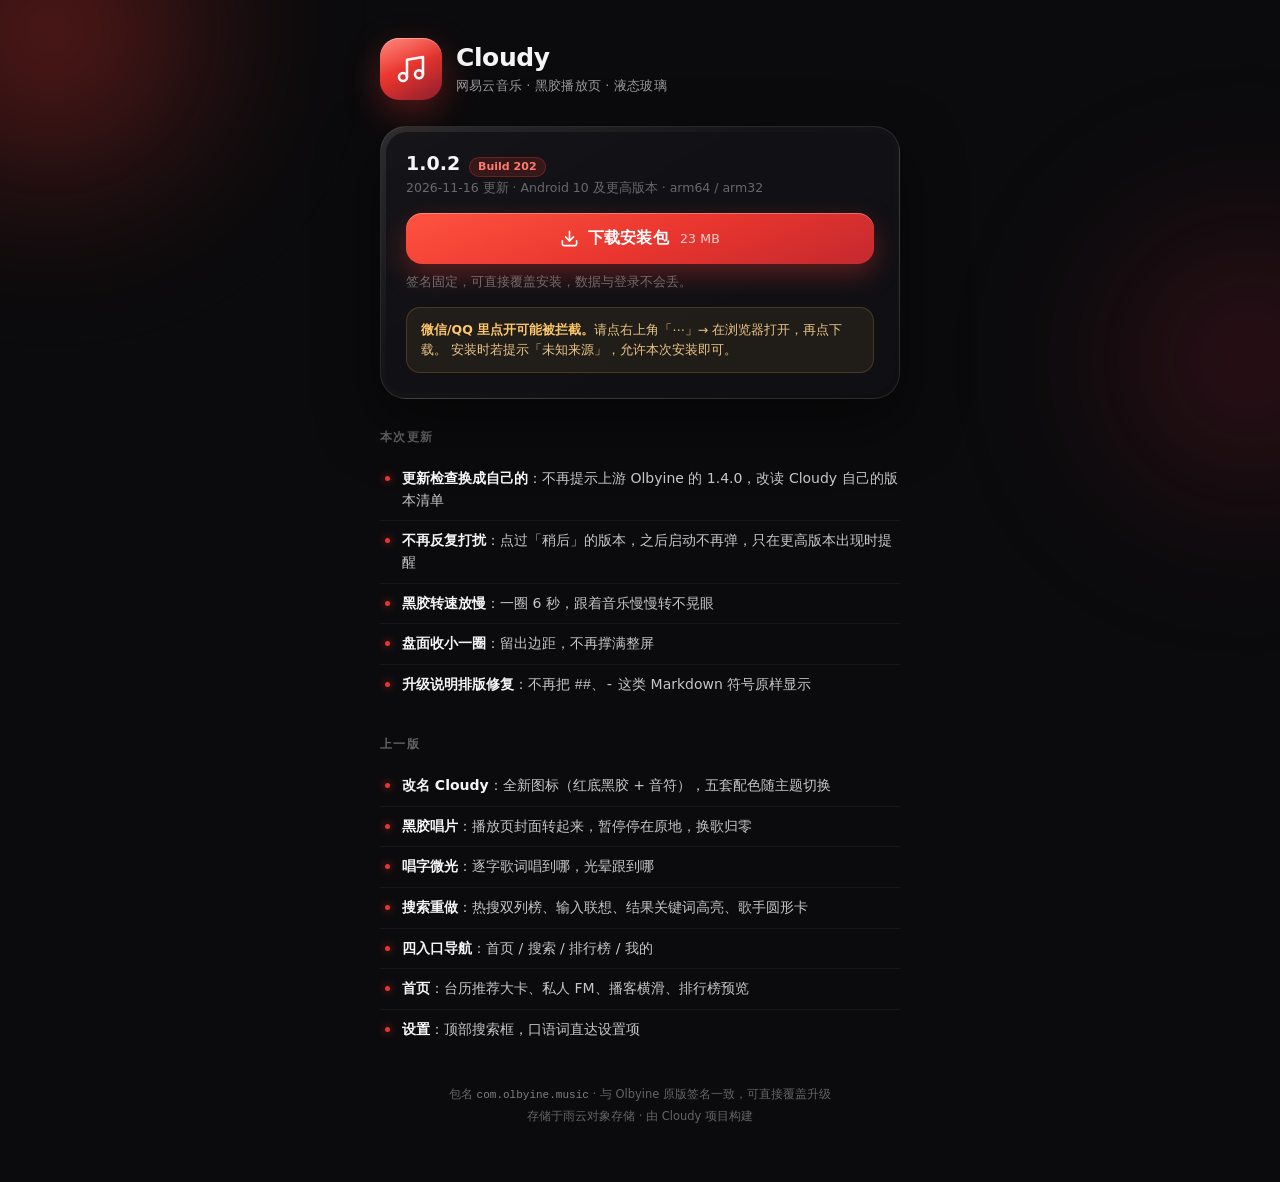
==== commit 258e20bb: "feat(update): 更新检查改走 Cloudy 自己的版本清单 - UpdateChecker 不再请求上游 GitHub Releases（会弹 Olbyine 1.4.0） - 改为读对象" ====
--- a/index.html
+++ b/index.html
@@ -1,1118 +1,139 @@
-<!doctype html>
+<!DOCTYPE html>
 <html lang="zh-CN">
 <head>
-<meta charset="utf-8">
-<meta name="viewport" content="width=device-width, initial-scale=1, viewport-fit=cover">
-<title>Olbyine · 一个播放器，听所有的歌</title>
-<meta name="description" content="Olbyine：支持本地音乐、网易云音乐、洛雪音乐、SoundCloud、Navidrome 与 WebDAV 的 Android 播放器，逐字歌词、作曲人分类、四种界面风格。">
-<meta name="theme-color" content="#fef7ff" media="(prefers-color-scheme: light)">
-<meta name="theme-color" content="#141218" media="(prefers-color-scheme: dark)">
-<link rel="preconnect" href="https://fonts.googleapis.com">
-<link rel="preconnect" href="https://fonts.gstatic.com" crossorigin>
-<link rel="stylesheet" href="https://fonts.googleapis.com/css2?family=Roboto+Flex:opsz,wght@8..144,300..800&family=Noto+Sans+SC:wght@300;400;500;700;900&family=Roboto+Mono:wght@400;500&display=swap">
+<meta charset="UTF-8">
+<meta name="viewport" content="width=device-width, initial-scale=1.0, viewport-fit=cover">
+<title>Cloudy · 网易云版 下载</title>
 <style>
-/* ============================================================
-   Material 3 Expressive — design tokens
-   ============================================================ */
-:root {
-  color-scheme: light;
+  :root{
+    --red:#E8352E; --red-deep:#B0213A;
+    --ink:#0B0B0D; --ink-2:#151518;
+    --fg:#F5F5F7; --fg-2:rgba(245,245,247,.62); --fg-3:rgba(245,245,247,.38);
+    --line:rgba(255,255,255,.09);
+  }
+  *{box-sizing:border-box;-webkit-tap-highlight-color:transparent}
+  html,body{margin:0;padding:0;background:var(--ink);color:var(--fg);
+    font-family:-apple-system,BlinkMacSystemFont,"PingFang SC","HarmonyOS Sans SC","Noto Sans SC",system-ui,sans-serif;
+    -webkit-font-smoothing:antialiased}
+  body{min-height:100vh;display:flex;justify-content:center;padding:0 20px 56px;position:relative;overflow-x:hidden}
+  .glow{position:fixed;pointer-events:none;filter:blur(80px);opacity:.5;z-index:0}
+  .g1{width:420px;height:420px;left:-160px;top:-180px;background:radial-gradient(circle,#E8352E 0%,transparent 68%)}
+  .g2{width:360px;height:360px;right:-150px;top:180px;background:radial-gradient(circle,#7A1B2E 0%,transparent 70%)}
+  .wrap{width:100%;max-width:520px;position:relative;z-index:1}
 
-  --md-primary: #6750a4;
-  --md-on-primary: #ffffff;
-  --md-primary-container: #eaddff;
-  --md-on-primary-container: #21005d;
-  --md-secondary: #625b71;
-  --md-on-secondary: #ffffff;
-  --md-secondary-container: #e8def8;
-  --md-on-secondary-container: #1d192b;
-  --md-tertiary: #7d5260;
-  --md-on-tertiary: #ffffff;
-  --md-tertiary-container: #ffd8e4;
-  --md-on-tertiary-container: #31111d;
-  --md-error: #b3261e;
-  --md-on-error: #ffffff;
+  .top{padding:38px 0 26px;display:flex;align-items:center;gap:14px}
+  .logo{width:62px;height:62px;border-radius:19px;flex:none;position:relative;
+    background:linear-gradient(150deg,#FF5B4A 0%,#E8352E 46%,#8E1F2E 100%);
+    box-shadow:0 12px 34px rgba(232,53,46,.34), inset 0 1px 0 rgba(255,255,255,.32);
+    display:flex;align-items:center;justify-content:center}
+  .logo svg{width:32px;height:32px}
+  .logo::after{content:"";position:absolute;inset:0;border-radius:19px;
+    background:linear-gradient(160deg,rgba(255,255,255,.28),transparent 46%)}
+  h1{margin:0;font-size:25px;font-weight:700;letter-spacing:-.4px}
+  .sub{margin:5px 0 0;font-size:13px;color:var(--fg-2);letter-spacing:.2px}
 
-  --md-surface: #fef7ff;
-  --md-surface-dim: #ded8e1;
-  --md-surface-container-lowest: #ffffff;
-  --md-surface-container-low: #f7f2fa;
-  --md-surface-container: #f3edf7;
-  --md-surface-container-high: #ece6f0;
-  --md-surface-container-highest: #e6e0e9;
-  --md-on-surface: #1d1b20;
-  --md-on-surface-variant: #49454f;
-  --md-outline: #79747e;
-  --md-outline-variant: #cac4d0;
-  --md-inverse-surface: #322f35;
-  --md-inverse-on-surface: #f5eff7;
+  .card{border-radius:26px;padding:5px;position:relative;
+    background:linear-gradient(150deg,rgba(255,255,255,.14),rgba(255,255,255,.045) 40%,rgba(255,255,255,.02));
+    border:1px solid rgba(255,255,255,.1);backdrop-filter:blur(24px) saturate(160%);
+    box-shadow:0 24px 60px rgba(0,0,0,.5)}
+  .card-in{border-radius:21px;background:rgba(18,18,21,.82);padding:20px}
 
-  --shape-xs: 8px;
-  --shape-s: 12px;
-  --shape-m: 16px;
-  --shape-l: 20px;
-  --shape-xl: 28px;
-  --shape-2xl: 36px;
-  --shape-full: 999px;
+  .ver{display:flex;align-items:baseline;gap:9px;margin-bottom:3px}
+  .ver b{font-size:19px;font-weight:650}
+  .tag{font-size:11px;padding:2.5px 8px;border-radius:99px;background:rgba(232,53,46,.16);
+    color:#FF7A6E;border:1px solid rgba(232,53,46,.3);font-weight:600}
+  .meta{font-size:12.5px;color:var(--fg-3);margin:0 0 16px}
 
-  --ease-emphasized: cubic-bezier(0.2, 0, 0, 1);
-  --ease-spring: cubic-bezier(0.34, 1.56, 0.64, 1);
-  --ease-standard: cubic-bezier(0.2, 0, 0, 1);
+  .btn{display:flex;align-items:center;justify-content:center;gap:9px;width:100%;
+    padding:15px 18px;border-radius:16px;border:none;font-size:16px;font-weight:620;
+    letter-spacing:.2px;cursor:pointer;text-decoration:none;
+    background:linear-gradient(160deg,#FF5340,#E8352E 55%,#C4292F);
+    color:#fff;box-shadow:0 10px 26px rgba(232,53,46,.34), inset 0 1px 0 rgba(255,255,255,.3);
+    transition:transform .18s cubic-bezier(.32,.72,0,1),box-shadow .18s;margin-bottom:10px}
+  .btn:active{transform:scale(.975);box-shadow:0 5px 16px rgba(232,53,46,.3)}
+  .btn .sz{font-size:12.5px;font-weight:500;opacity:.78;margin-left:2px}
+  .btn.ghost{background:rgba(255,255,255,.055);border:1px solid var(--line);color:var(--fg);
+    box-shadow:none;font-weight:560;font-size:14.5px;padding:13px 18px;margin-bottom:0}
+  .btn.ghost:active{background:rgba(255,255,255,.09)}
+  .btn svg{width:19px;height:19px;flex:none}
 
-  --font: "Roboto Flex", "Noto Sans SC", "PingFang SC", "Microsoft YaHei", system-ui, sans-serif;
-  --mono: "Roboto Mono", ui-monospace, "SFMono-Regular", Consolas, monospace;
+  .hint{margin:14px 0 0;padding:12px 14px;border-radius:14px;font-size:12.5px;line-height:1.62;
+    background:rgba(255,190,70,.07);border:1px solid rgba(255,190,70,.18);color:rgba(255,214,150,.9)}
+  .hint b{color:#FFC96B;font-weight:620}
 
-  --page: min(1180px, 100% - 40px);
-}
+  h2{font-size:12px;font-weight:650;letter-spacing:1.4px;text-transform:uppercase;
+    color:var(--fg-3);margin:30px 0 13px}
+  ul{margin:0;padding:0;list-style:none}
+  li{position:relative;padding:9px 0 9px 22px;font-size:14px;line-height:1.55;
+    color:rgba(245,245,247,.8);border-bottom:1px solid rgba(255,255,255,.05)}
+  li:last-child{border-bottom:none}
+  li::before{content:"";position:absolute;left:5px;top:17px;width:5px;height:5px;border-radius:50%;
+    background:var(--red);box-shadow:0 0 9px rgba(232,53,46,.85)}
+  li b{color:var(--fg);font-weight:620}
 
-@media (prefers-color-scheme: dark) {
-  :root:not([data-theme="light"]) {
-    color-scheme: dark;
-    --md-primary: #d0bcff;
-    --md-on-primary: #381e72;
-    --md-primary-container: #4f378b;
-    --md-on-primary-container: #eaddff;
-    --md-secondary: #ccc2dc;
-    --md-on-secondary: #332d41;
-    --md-secondary-container: #4a4458;
-    --md-on-secondary-container: #e8def8;
-    --md-tertiary: #efb8c8;
-    --md-on-tertiary: #492532;
-    --md-tertiary-container: #633b48;
-    --md-on-tertiary-container: #ffd8e4;
-    --md-surface: #141218;
-    --md-surface-dim: #141218;
-    --md-surface-container-lowest: #0f0d13;
-    --md-surface-container-low: #1d1b20;
-    --md-surface-container: #211f26;
-    --md-surface-container-high: #2b2930;
-    --md-surface-container-highest: #36343b;
-    --md-on-surface: #e6e0e9;
-    --md-on-surface-variant: #cac4d0;
-    --md-outline: #938f99;
-    --md-outline-variant: #49454f;
-    --md-inverse-surface: #e6e0e9;
-    --md-inverse-on-surface: #322f35;
-  }
-}
-
-* { box-sizing: border-box; }
-html { scroll-behavior: smooth; scroll-padding-top: 16px; -webkit-text-size-adjust: 100%; text-size-adjust: 100%; overflow-x: clip; }
-body {
-  margin: 0;
-  background: var(--md-surface);
-  color: var(--md-on-surface);
-  font-family: var(--font);
-  font-size: 16px;
-  line-height: 1.6;
-  -webkit-font-smoothing: antialiased;
-  overflow-x: clip;
-}
-a { color: inherit; -webkit-tap-highlight-color: transparent; }
-button { -webkit-tap-highlight-color: transparent; }
-img, svg { display: block; }
-:focus-visible { outline: 3px solid var(--md-primary); outline-offset: 3px; border-radius: var(--shape-xs); }
-
-/* M3 type scale */
-.display-large { font-size: clamp(40px, 6.4vw, 74px); line-height: 1.18; font-weight: 800; letter-spacing: -0.025em; }
-.display-medium { font-size: clamp(32px, 4.4vw, 48px); line-height: 1.1; font-weight: 750; letter-spacing: -0.02em; }
-.headline-large { font-size: clamp(26px, 3.4vw, 36px); line-height: 1.2; font-weight: 700; letter-spacing: -0.01em; }
-.headline-small { font-size: 24px; line-height: 1.3; font-weight: 650; }
-.title-large { font-size: 22px; line-height: 1.3; font-weight: 600; }
-.title-medium { font-size: 17px; line-height: 1.4; font-weight: 600; }
-.body-large { font-size: 17px; line-height: 1.65; }
-.body-medium { font-size: 15px; line-height: 1.65; }
-.label-large { font-size: 14px; line-height: 1.4; font-weight: 550; letter-spacing: 0.005em; }
-.label-medium { font-size: 12.5px; line-height: 1.35; font-weight: 550; letter-spacing: 0.02em; }
-
-.wrap { width: var(--page); margin-inline: auto; }
-section { scroll-margin-top: 92px; }
-
-/* ============================================================
-   State layers
-   ============================================================ */
-.layer { position: relative; isolation: isolate; overflow: hidden; }
-.layer::after {
-  content: "";
-  position: absolute; inset: 0;
-  background: currentColor;
-  opacity: 0;
-  transition: opacity 120ms var(--ease-standard);
-  pointer-events: none;
-}
-@media (hover: hover) { .layer:hover::after { opacity: 0.08; } }
-.layer:active::after { opacity: 0.12; }
-
-.ripple { position: absolute; border-radius: 50%; transform: scale(0); background: currentColor; opacity: 0.18; pointer-events: none; animation: ripple 560ms var(--ease-emphasized) forwards; }
-@keyframes ripple { to { transform: scale(2.6); opacity: 0; } }
-
-/* ============================================================
-   Top app bar
-   ============================================================ */
-.top-bar {
-  position: sticky; top: 0; z-index: 40;
-  background: color-mix(in srgb, var(--md-surface) 88%, transparent);
-  backdrop-filter: blur(18px) saturate(1.3);
-  -webkit-backdrop-filter: blur(18px) saturate(1.3);
-  transition: background-color 220ms var(--ease-standard), box-shadow 220ms var(--ease-standard);
-}
-.top-bar.scrolled { background: color-mix(in srgb, var(--md-surface-container) 92%, transparent); box-shadow: 0 1px 0 var(--md-outline-variant); }
-.top-bar__inner { display: flex; align-items: center; gap: 16px; height: 68px; }
-.brand { display: inline-flex; align-items: center; gap: 10px; text-decoration: none; font-weight: 700; font-size: 17px; letter-spacing: -0.01em; }
-.brand svg { width: 30px; height: 30px; border-radius: 10px; }
-.nav-chips { display: flex; gap: 4px; margin-left: auto; }
-.nav-chips a { text-decoration: none; padding: 8px 14px; border-radius: var(--shape-full); font-size: 14px; color: var(--md-on-surface-variant); transition: background-color 180ms var(--ease-standard), color 180ms var(--ease-standard); }
-.nav-chips a:hover { background: var(--md-surface-container-high); color: var(--md-on-surface); }
-.icon-btn { display: grid; place-items: center; width: 44px; height: 44px; border-radius: var(--shape-full); color: var(--md-on-surface-variant); text-decoration: none; }
-.icon-btn svg { width: 22px; height: 22px; }
-
-/* Mobile section tabs */
-.mobile-tabs { display: none; }
-
-/* ============================================================
-   Buttons
-   ============================================================ */
-.btn {
-  position: relative; display: inline-flex; align-items: center; justify-content: center; gap: 10px;
-  height: 52px; padding: 0 24px; border-radius: var(--shape-full);
-  font: 550 15.5px/1 var(--font); text-decoration: none; border: 0; cursor: pointer;
-  transition: transform 160ms var(--ease-spring), box-shadow 220ms var(--ease-standard), background-color 220ms var(--ease-standard);
-}
-.btn:active { transform: scale(0.97); }
-.btn svg { width: 20px; height: 20px; }
-.btn--filled { background: var(--md-primary); color: var(--md-on-primary); box-shadow: 0 2px 6px color-mix(in srgb, var(--md-primary) 35%, transparent); }
-.btn--filled:hover { box-shadow: 0 6px 18px color-mix(in srgb, var(--md-primary) 40%, transparent); }
-.btn--tonal { background: var(--md-secondary-container); color: var(--md-on-secondary-container); }
-.btn--outlined { background: transparent; color: var(--md-primary); box-shadow: inset 0 0 0 1px var(--md-outline); }
-.btn small { font: 500 12px/1 var(--mono); opacity: 0.75; }
-
-/* ============================================================
-   Chips
-   ============================================================ */
-.chip {
-  display: inline-flex; align-items: center; gap: 8px; height: 34px; padding: 0 14px;
-  border-radius: var(--shape-xs); background: var(--md-surface-container-high); color: var(--md-on-surface-variant);
-  font-size: 13.5px; font-weight: 500; white-space: nowrap;
-}
-.chip--assist { background: var(--md-surface-container); box-shadow: inset 0 0 0 1px var(--md-outline-variant); color: var(--md-on-surface); }
-.chip--primary { background: var(--md-primary-container); color: var(--md-on-primary-container); }
-.chip--tertiary { background: var(--md-tertiary-container); color: var(--md-on-tertiary-container); }
-.chip__dot { width: 8px; height: 8px; border-radius: 50%; background: #2e7d32; box-shadow: 0 0 0 4px color-mix(in srgb, #2e7d32 18%, transparent); }
-
-/* ============================================================
-   Hero
-   ============================================================ */
-.hero { display: grid; grid-template-columns: minmax(0, 1.08fr) minmax(0, 0.92fr); gap: 56px; align-items: start; padding-block: 44px 64px; }
-.hero__copy { align-self: start; padding-top: 4px; }
-.hero__copy > * { margin: 0; }
-.hero__copy > .chip--assist { margin-bottom: 0; }
-.hero h1 { margin: 30px 0 0; text-wrap: balance; }
-.hero .lead { margin: 18px 0 0; color: var(--md-on-surface-variant); max-width: 34em; }
-.hero__actions { display: flex; flex-wrap: wrap; gap: 12px; align-items: center; margin-top: 28px; }
-.hero__meta { display: flex; flex-wrap: wrap; gap: 8px; margin-top: 24px; }
-
-/* Expressive hero artwork */
-.hero__art { position: relative; display: grid; place-items: center; min-height: 480px; align-self: center; }
-.blob { position: absolute; inset: -10% -6%; z-index: -1; filter: blur(46px); opacity: 0.75; }
-.blob i { position: absolute; display: block; border-radius: 50%; animation: drift 22s var(--ease-standard) infinite alternate; }
-.blob i:nth-child(1) { width: 58%; height: 46%; left: 6%; top: 10%; background: var(--md-primary-container); }
-.blob i:nth-child(2) { width: 52%; height: 40%; right: 2%; top: 38%; background: var(--md-tertiary-container); animation-duration: 27s; animation-delay: -6s; }
-.blob i:nth-child(3) { width: 46%; height: 36%; left: 22%; bottom: 4%; background: var(--md-secondary-container); animation-duration: 31s; animation-delay: -12s; }
-@keyframes drift { to { transform: translate3d(10%, -8%, 0) scale(1.14); } }
-
-.phone { position: relative; width: min(318px, 100%); aspect-ratio: 9 / 18.4; padding: 10px; border-radius: 44px; background: var(--md-inverse-surface); box-shadow: 0 26px 60px -22px color-mix(in srgb, var(--md-primary) 45%, transparent); animation: float 7s ease-in-out infinite; }
-@keyframes float { 50% { transform: translateY(-10px) rotate(-0.6deg); } }
-.screen { position: relative; height: 100%; border-radius: 35px; overflow: hidden; background: #14111f; color: #fff; isolation: isolate; }
-.screen .glow { position: absolute; inset: -30%; z-index: -1; filter: blur(40px); opacity: 0.9; }
-.screen .glow i { position: absolute; border-radius: 50%; animation: drift 24s ease-in-out infinite alternate; }
-.screen .glow i:nth-child(1) { width: 62%; height: 46%; left: 4%; top: 8%; background: #5b47ff; }
-.screen .glow i:nth-child(2) { width: 56%; height: 40%; right: 0; top: 40%; background: #a33d8f; animation-delay: -7s; }
-.screen .glow i:nth-child(3) { width: 50%; height: 36%; left: 18%; bottom: 0; background: #2a2370; animation-delay: -13s; }
-.screen .shade { position: absolute; inset: 0; z-index: -1; background: linear-gradient(180deg, rgba(12, 10, 20, 0.32), rgba(12, 10, 20, 0.58)); }
-.now { display: flex; align-items: center; gap: 10px; padding: 26px 22px 0; font-size: 12px; }
-.now .art { width: 36px; height: 36px; border-radius: 12px; background: linear-gradient(135deg, #5b47ff, #b04beb 55%, #ff5e8e); flex: none; }
-.now b { display: block; font-size: 13.5px; font-weight: 550; }
-.now span { color: rgba(255, 255, 255, 0.62); }
-.demo-tag { position: absolute; top: 14px; right: 24px; font-size: 10px; color: rgba(255, 255, 255, 0.45); letter-spacing: 0.08em; }
-.lyrics { position: absolute; left: 22px; right: 18px; top: 96px; bottom: 76px; overflow: hidden; -webkit-mask-image: linear-gradient(180deg, transparent, #000 16%, #000 76%, transparent); mask-image: linear-gradient(180deg, transparent, #000 16%, #000 76%, transparent); }
-.track { will-change: transform; transition: transform 0.75s var(--ease-emphasized); }
-.lyric { padding: 10px 0; transform-origin: 0 50%; transform: scale(0.93); opacity: 0.38; transition: transform 0.6s var(--ease-emphasized), opacity 0.6s var(--ease-emphasized); }
-.lyric.on { transform: none; opacity: 1; }
-.lyric .main { display: inline-block; font-weight: 750; font-size: 22px; line-height: 1.35; --p: 0; background: linear-gradient(90deg, #fff calc(var(--p) * 100% - 7%), rgba(255, 255, 255, 0.42) calc(var(--p) * 100% + 7%)); -webkit-background-clip: text; background-clip: text; color: transparent; }
-.lyric .sub { display: block; margin-top: 2px; font-size: 12.5px; color: rgba(255, 255, 255, 0.55); }
-.player { position: absolute; left: 22px; right: 22px; bottom: 26px; font-family: var(--mono); font-size: 10.5px; color: rgba(255, 255, 255, 0.55); }
-.bar { height: 3px; border-radius: 3px; background: rgba(255, 255, 255, 0.18); margin-bottom: 8px; overflow: hidden; }
-.bar i { display: block; height: 100%; width: 100%; background: rgba(255, 255, 255, 0.88); transform-origin: 0 50%; transform: scaleX(0); }
-
-/* ============================================================
-   Stats
-   ============================================================ */
-.stats { display: grid; grid-template-columns: repeat(4, minmax(0, 1fr)); gap: 12px; }
-.stat { background: var(--md-surface-container-low); border-radius: var(--shape-xl); padding: 20px 20px 18px; transition: background-color 220ms var(--ease-standard), border-radius 320ms var(--ease-spring); }
-.stat:hover { background: var(--md-surface-container); border-radius: var(--shape-l); }
-.stat--text b { font-size: 19px; letter-spacing: 0; }
-.stat--text span { display: block; margin-top: 6px; line-height: 1.5; }
-.stat b { display: block; font-size: 32px; font-weight: 750; letter-spacing: -0.02em; line-height: 1.1; font-variant-numeric: tabular-nums; }
-.stat span { font-size: 13px; color: var(--md-on-surface-variant); }
-
-/* ============================================================
-   Sections
-   ============================================================ */
-.section { padding-top: 88px; }
-.section__head { display: flex; align-items: end; justify-content: space-between; gap: 24px; margin-bottom: 26px; }
-.eyebrow { display: inline-flex; align-items: center; gap: 8px; font-size: 12.5px; font-weight: 600; letter-spacing: 0.08em; text-transform: uppercase; color: var(--md-tertiary); margin-bottom: 10px; }
-.eyebrow::before { content: ""; width: 18px; height: 2px; border-radius: 2px; background: currentColor; }
-.section h2 { margin: 0; }
-.section .intro { margin: 8px 0 0; color: var(--md-on-surface-variant); max-width: 44em; }
-
-/* ============================================================
-   Cards
-   ============================================================ */
-.grid { display: grid; gap: 14px; }
-.grid--3 { grid-template-columns: repeat(3, minmax(0, 1fr)); }
-.grid--2 { grid-template-columns: repeat(2, minmax(0, 1fr)); }
-.grid--6 { grid-template-columns: repeat(6, minmax(0, 1fr)); }
-.grid--6 .card { grid-column: span 2; }
-.grid--6 .card:nth-child(4), .grid--6 .card:nth-child(5) { grid-column: span 3; }
-
-.card {
-  position: relative; isolation: isolate; overflow: hidden;
-  background: var(--md-surface-container-low);
-  border-radius: var(--shape-xl);
-  padding: 24px;
-  transition: background-color 240ms var(--ease-standard), border-radius 360ms var(--ease-spring), transform 260ms var(--ease-spring);
-}
-.card:hover { background: var(--md-surface-container); border-radius: var(--shape-l); transform: translateY(-2px); }
-.card--primary { background: var(--md-primary-container); color: var(--md-on-primary-container); }
-.card--primary:hover { background: color-mix(in srgb, var(--md-primary-container) 88%, var(--md-primary)); }
-.card--tertiary { background: var(--md-tertiary-container); color: var(--md-on-tertiary-container); }
-.card--secondary { background: var(--md-secondary-container); color: var(--md-on-secondary-container); }
-.card h3 { margin: 14px 0 6px; font-size: 18px; font-weight: 650; }
-.card p { margin: 0; font-size: 14.5px; line-height: 1.65; color: color-mix(in srgb, currentColor 78%, transparent); }
-.card__icon { width: 44px; height: 44px; border-radius: 14px; display: grid; place-items: center; background: color-mix(in srgb, currentColor 10%, transparent); }
-.card__icon svg { width: 24px; height: 24px; }
-.card .chips { margin-top: 16px; display: flex; flex-wrap: wrap; gap: 6px; }
-.card .chip { height: 28px; font-size: 12px; background: color-mix(in srgb, currentColor 9%, transparent); color: inherit; }
-
-/* ============================================================
-   Lyrics layout
-   ============================================================ */
-.lyrics-grid { display: grid; grid-template-columns: minmax(0, 1.15fr) minmax(0, 0.85fr); gap: 14px; }
-
-/* ============================================================
-   Segmented button + icon strip
-   ============================================================ */
-.seg { display: inline-flex; padding: 4px; gap: 2px; border-radius: var(--shape-full); background: var(--md-surface-container-high); }
-.seg__btn { appearance: none; border: 0; background: transparent; color: var(--md-on-surface-variant); font: 550 14.5px/1 var(--font); padding: 12px 18px; border-radius: var(--shape-full); cursor: pointer; position: relative; overflow: hidden; transition: background-color 220ms var(--ease-standard), color 220ms var(--ease-standard), border-radius 260ms var(--ease-spring); }
-.seg__btn[aria-pressed="true"] { background: var(--md-secondary-container); color: var(--md-on-secondary-container); }
-.strip { --sw-accent: var(--md-inverse-surface); --sw-on: var(--md-surface); --sw-radius: var(--shape-xl); --sw-btn: 50%; margin-top: 20px; display: grid; grid-template-columns: repeat(8, minmax(0, 1fr)); align-items: center; justify-items: center; padding: 22px 14px; background: var(--md-surface-container-low); border-radius: var(--sw-radius); transition: border-radius 400ms var(--ease-spring); }
-.cell { position: relative; width: 52px; height: 52px; display: grid; place-items: center; color: var(--md-on-surface); }
-.cell.play::before { content: ""; position: absolute; inset: 2px; border-radius: var(--sw-btn); background: var(--sw-accent); transition: background-color 320ms var(--ease-standard), border-radius 400ms var(--ease-spring); }
-.cell.play { color: var(--sw-on); }
-.cell svg { position: relative; width: 27px; height: 27px; overflow: visible; }
-.cell svg.out { position: absolute; }
-.style-note { display: flex; flex-wrap: wrap; gap: 6px 16px; align-items: baseline; margin-top: 16px; min-height: 3.2em; font-size: 14.5px; color: var(--md-on-surface-variant); }
-.style-note b { color: var(--md-on-surface); font-weight: 650; }
-.style-note small { font-size: 12.5px; }
-
-/* ============================================================
-   Install
-   ============================================================ */
-.install { display: grid; grid-template-columns: minmax(0, 1fr) minmax(0, 1fr); gap: 32px; align-items: start; }
-.steps { list-style: none; margin: 0; padding: 0; display: grid; gap: 10px; counter-reset: step; }
-.steps li { display: grid; grid-template-columns: 40px minmax(0, 1fr); gap: 14px; align-items: start; padding: 18px 20px; background: var(--md-surface-container-low); border-radius: var(--shape-l); counter-increment: step; }
-.steps li::before { content: counter(step); display: grid; place-items: center; width: 32px; height: 32px; border-radius: var(--shape-full); background: var(--md-primary); color: var(--md-on-primary); font-size: 14px; font-weight: 700; }
-.notes { display: grid; gap: 12px; color: var(--md-on-surface-variant); font-size: 14.5px; }
-.notes p { margin: 0; }
-.notes strong { color: var(--md-on-surface); font-weight: 650; }
-.hashes { margin-top: 18px; display: grid; gap: 10px; }
-.hash { display: grid; grid-template-columns: minmax(0, 1fr) auto; gap: 4px 12px; align-items: center; padding: 14px 16px; border-radius: var(--shape-l); background: var(--md-surface-container-low); }
-.hash span { grid-column: 1 / -1; font-size: 12.5px; color: var(--md-on-surface-variant); }
-.hash code { font-family: var(--mono); font-size: 12px; overflow-wrap: anywhere; color: var(--md-on-surface); }
-.copy { appearance: none; border: 0; background: transparent; color: var(--md-primary); font: 550 13px/1 var(--font); height: 36px; padding: 0 14px; border-radius: var(--shape-full); cursor: pointer; display: grid; place-items: center; position: relative; overflow: hidden; }
-.copy span { grid-area: 1 / 1; transition: opacity 180ms var(--ease-standard), transform 260ms var(--ease-spring); }
-.copy .done { opacity: 0; transform: translateY(8px); }
-.copy.ok .idle { opacity: 0; transform: translateY(-8px); }
-.copy.ok .done { opacity: 1; transform: none; }
-
-/* ============================================================
-   Credits marquee
-   ============================================================ */
-.loop { overflow: hidden; padding-block: 6px; -webkit-mask-image: linear-gradient(90deg, transparent, #000 6%, #000 94%, transparent); mask-image: linear-gradient(90deg, transparent, #000 6%, #000 94%, transparent); }
-.loop + .loop { margin-top: 8px; }
-.loop__track { display: flex; gap: 8px; width: max-content; animation: loop var(--dur, 70s) linear infinite; }
-.loop.rev .loop__track { animation-direction: reverse; }
-.loop:hover .loop__track { animation-play-state: paused; }
-@keyframes loop { to { transform: translateX(calc(-50% - 4px)); } }
-.credit { display: inline-flex; align-items: baseline; gap: 8px; padding: 10px 16px; border-radius: var(--shape-full); background: var(--md-surface-container-low); text-decoration: none; white-space: nowrap; font-size: 14px; transition: background-color 200ms var(--ease-standard); }
-.credit:hover { background: var(--md-surface-container-high); }
-.credit small { font-size: 12px; color: var(--md-on-surface-variant); }
-
-/* ============================================================
-   Footer
-   ============================================================ */
-footer { margin-top: 96px; padding-block: 28px 44px; background: var(--md-surface-container-low); }
-footer .wrap { display: flex; flex-wrap: wrap; gap: 10px 28px; justify-content: space-between; color: var(--md-on-surface-variant); font-size: 13px; }
-
-/* Reveal */
-[data-reveal] { opacity: 0; transform: translateY(26px); transition: opacity 620ms var(--ease-emphasized), transform 620ms var(--ease-emphasized); transition-delay: var(--d, 0ms); }
-[data-reveal].in { opacity: 1; transform: none; }
-
-/* Responsive */
-@media (max-width: 980px) {
-  .hero { grid-template-columns: 1fr; gap: 40px; padding-block: 40px 48px; }
-  .hero__art { min-height: 420px; }
-  .grid--3 { grid-template-columns: repeat(2, minmax(0, 1fr)); }
-  .grid--6 { grid-template-columns: repeat(2, minmax(0, 1fr)); }
-  .grid--6 .card, .grid--6 .card:nth-child(4), .grid--6 .card:nth-child(5) { grid-column: auto; }
-  .grid--6 .card:last-child { grid-column: 1 / -1; }
-  .lyrics-grid { grid-template-columns: 1fr; }
-  .install { grid-template-columns: 1fr; }
-  .stats { grid-template-columns: repeat(2, minmax(0, 1fr)); }
-}
-@media (max-width: 700px) {
-  :root { --page: min(1180px, 100% - 28px); }
-  body { font-size: 15.5px; line-height: 1.6; }
-  .nav-chips { display: none; }
-  .top-bar__inner { height: 60px; gap: 10px; }
-  .brand { font-size: 16px; }
-  .brand svg { width: 28px; height: 28px; }
-
-  .mobile-tabs {
-    display: flex; gap: 8px; overflow-x: auto; overscroll-behavior-x: contain;
-    position: sticky; top: 60px; z-index: 39;
-    padding: 6px 14px 10px;
-    background: color-mix(in srgb, var(--md-surface) 94%, transparent);
-    backdrop-filter: blur(14px); -webkit-backdrop-filter: blur(14px);
-    scrollbar-width: none; -webkit-overflow-scrolling: touch;
-  }
-  .mobile-tabs::-webkit-scrollbar { display: none; }
-  .mobile-tabs a {
-    flex: none; display: inline-flex; align-items: center; min-height: 40px; padding: 0 16px; border-radius: var(--shape-full);
-    background: var(--md-surface-container); color: var(--md-on-surface-variant);
-    font-size: 13.5px; font-weight: 500; text-decoration: none; white-space: nowrap;
-    transition: background-color 200ms var(--ease-standard), color 200ms var(--ease-standard);
-  }
-  .mobile-tabs a.active { background: var(--md-secondary-container); color: var(--md-on-secondary-container); }
-
-  .display-large { font-size: clamp(34px, 10.4vw, 46px); line-height: 1.2; }
-  .headline-large { font-size: 26px; }
-  .hero { gap: 26px; padding-block: 30px 36px; }
-  .hero h1 { margin-top: 22px; }
-  .hero .lead { font-size: 15.5px; margin-top: 14px; }
-  .hero__art { min-height: 0; padding-block: 4px 6px; align-self: start; }
-  .phone { width: min(272px, 80vw); }
-  .blob { filter: blur(32px); opacity: 0.6; }
-  .hero__actions { gap: 10px; margin-top: 22px; }
-  .hero__actions .btn { flex: 1 1 100%; justify-content: center; height: 50px; }
-  .hero__meta { margin-top: 18px; gap: 6px; }
-  .chip { height: 32px; padding: 0 12px; font-size: 13px; }
-
-  .stats { gap: 8px; }
-  .stat { padding: 16px 16px 14px; border-radius: 20px; }
-  .stat b { font-size: 26px; }
-  .stat span { font-size: 12.5px; }
-
-  .section { padding-top: 56px; }
-  section { scroll-margin-top: 118px; }
-  .section__head { margin-bottom: 18px; }
-  .section .intro { font-size: 15px; }
-  .grid { gap: 10px; }
-  .card { padding: 20px; border-radius: 22px; }
-  .card h3 { margin-top: 12px; font-size: 17px; }
-  .card p { font-size: 14px; }
-
-  .steps li { padding: 16px; }
-  .notes { font-size: 14px; }
-  .hash { padding: 12px 14px; }
-  .hash code { word-break: break-all; }
-
-  .credit { padding: 8px 13px; font-size: 13px; }
-
-  footer { margin-top: 64px; padding-bottom: calc(28px + env(safe-area-inset-bottom, 0px)); }
-  .grid--3, .grid--6 { grid-template-columns: 1fr; }
-  .grid--6 .card:last-child { grid-column: auto; }
-  .stats { grid-template-columns: repeat(2, minmax(0, 1fr)); }
-  .section { padding-top: 64px; }
-  .seg { width: 100%; overflow-x: auto; }
-  .seg__btn { padding: 12px 14px; font-size: 13.5px; }
-  .strip { grid-template-columns: repeat(4, minmax(0, 1fr)); row-gap: 14px; }
-}
-@media (prefers-reduced-motion: reduce) {
-  *, *::before, *::after { animation: none !important; transition: none !important; }
-  [data-reveal] { opacity: 1; transform: none; }
-  .loop__track { flex-wrap: wrap; width: auto; }
-  .loop__track [aria-hidden="true"] { display: none; }
-}
-
-/* ============================================================
-   Releases
-   ============================================================ */
-.releases { display: grid; gap: 10px; }
-.release { background: var(--md-surface-container-low); border-radius: var(--shape-l); overflow: hidden; }
-.release > summary { list-style: none; cursor: pointer; display: grid; grid-template-columns: minmax(0, 1fr) auto; gap: 4px 16px; align-items: center; padding: 16px 20px; }
-.release > summary::-webkit-details-marker { display: none; }
-.release__tag { font: 650 16px/1.35 var(--font); color: var(--md-on-surface); display: flex; align-items: center; gap: 8px; flex-wrap: wrap; }
-.release__badge { font: 600 11.5px/1 var(--font); padding: 5px 9px; border-radius: var(--shape-full); background: var(--md-primary-container); color: var(--md-on-primary-container); }
-.release__meta { font-size: 13px; color: var(--md-on-surface-variant); grid-column: 1; }
-.release__get { grid-row: 1 / span 2; grid-column: 2; font: 600 13.5px/1 var(--font); color: var(--md-primary); text-decoration: none; padding: 10px 14px; border-radius: var(--shape-full); background: var(--md-surface-container-high); white-space: nowrap; }
-.release__body { padding: 2px 20px 18px; font-size: 14.5px; line-height: 1.65; color: var(--md-on-surface-variant); }
-.release__body h3 { font-size: 14px; margin: 14px 0 6px; color: var(--md-on-surface); }
-.release__body h3:first-child { margin-top: 0; }
-.release__body ul { margin: 0; padding-left: 18px; display: grid; gap: 6px; }
-.release__body strong { color: var(--md-on-surface); font-weight: 650; }
-.release__body code { font-family: var(--mono); font-size: 12.5px; padding: 1px 5px; border-radius: 6px; background: var(--md-surface-container-high); color: var(--md-on-surface); }
-.release__empty { font-size: 14.5px; color: var(--md-on-surface-variant); }
-@media (max-width: 640px) {
-  .release > summary { grid-template-columns: minmax(0, 1fr); }
-  .release__get { grid-row: auto; grid-column: 1; justify-self: start; margin-top: 6px; }
-}
+  footer{margin-top:34px;text-align:center;font-size:11.5px;color:var(--fg-3);line-height:1.9}
+  footer code{font-family:ui-monospace,SFMono-Regular,Menlo,monospace;font-size:11px;
+    color:rgba(245,245,247,.5)}
 </style>
 </head>
 <body>
+<div class="glow g1"></div><div class="glow g2"></div>
+<div class="wrap">
 
-<header class="top-bar" id="top">
-  <div class="wrap top-bar__inner">
-    <a class="brand" href="#top">
-      <svg viewBox="0 0 108 108" aria-hidden="true"><defs><linearGradient id="mk" x1="8" y1="0" x2="100" y2="108" gradientUnits="userSpaceOnUse"><stop offset="0" stop-color="#5B47FF"/><stop offset=".55" stop-color="#B04BEB"/><stop offset="1" stop-color="#FF5E8E"/></linearGradient></defs><rect width="108" height="108" rx="26" fill="url(#mk)"/><g transform="translate(54 54) scale(1.12) translate(-54 -54)"><path d="M74.7,50.3 A21,21 0 1,1 61.2,34.3" fill="none" stroke="#fff" stroke-width="6.2" stroke-linecap="round"/><circle cx="70.1" cy="34.4" r="4.6" fill="#fff"/><path d="M46.6,49.5 L46.6,58.5 M54,44.5 L54,63.5 M61.4,51 L61.4,57" stroke="#fff" stroke-width="4.4" stroke-linecap="round"/></g></svg>
-      <span>Olbyine</span>
-    </a>
-    <nav class="nav-chips" aria-label="页面导航">
-      <a href="#sources">音乐来源</a>
-      <a href="#library">音乐库</a>
-      <a href="#lyrics">歌词</a>
-      <a href="#styles">界面风格</a>
-      <a href="#releases">更新日志</a>
-      <a href="#install">安装</a>
-      <a href="#credits">开源致谢</a>
-    </nav>
-    <a class="icon-btn layer" href="https://github.com/Huliang2597/olbyine-music" aria-label="GitHub 仓库">
-      <svg viewBox="0 0 24 24" fill="currentColor" aria-hidden="true"><path d="M12 .5A11.5 11.5 0 0 0 .5 12a11.5 11.5 0 0 0 7.86 10.92c.58.1.79-.25.79-.56v-2c-3.2.7-3.88-1.37-3.88-1.37-.53-1.33-1.29-1.69-1.29-1.69-1.05-.72.08-.7.08-.7 1.16.08 1.77 1.2 1.77 1.2 1.03 1.77 2.7 1.26 3.36.96.1-.75.4-1.26.73-1.55-2.55-.29-5.23-1.28-5.23-5.7 0-1.26.45-2.29 1.19-3.1-.12-.29-.52-1.46.11-3.05 0 0 .97-.31 3.18 1.18a11 11 0 0 1 5.8 0c2.2-1.49 3.17-1.18 3.17-1.18.63 1.59.23 2.76.11 3.05.74.81 1.19 1.84 1.19 3.1 0 4.43-2.69 5.4-5.25 5.69.41.36.78 1.06.78 2.14v3.17c0 .31.21.67.8.56A11.5 11.5 0 0 0 23.5 12 11.5 11.5 0 0 0 12 .5Z"/></svg>
-    </a>
-  </div>
-</header>
-
-<nav class="mobile-tabs" id="mobileTabs" aria-label="页面导航">
-  <a href="#sources">音乐来源</a>
-  <a href="#library">音乐库</a>
-  <a href="#lyrics">歌词</a>
-  <a href="#styles">界面风格</a>
-  <a href="#sound">声音</a>
-  <a href="#releases">更新</a>
-  <a href="#install">安装</a>
-  <a href="#credits">致谢</a>
-</nav>
-
-<main id="main">
-
-  <section class="wrap hero">
-    <div class="hero__copy">
-      <span class="chip chip--assist" data-reveal><span class="chip__dot"></span><span id="latest-tag">正在读取版本…</span></span>
-      <h1 class="display-large" data-reveal style="--d:40ms">一个播放器<br>听所有的歌</h1>
-      <p class="lead body-large" data-reveal style="--d:100ms">本地音乐、网易云音乐、洛雪音乐、SoundCloud、Navidrome 与 WebDAV，共用同一个播放队列。歌词逐字显示，界面风格可以随时切换。</p>
-      <div class="hero__actions" data-reveal style="--d:160ms">
-        <a class="btn btn--filled layer" id="download" href="https://github.com/Huliang2597/olbyine-music/releases/latest">
-          <svg viewBox="0 0 24 24" fill="none" stroke="currentColor" stroke-width="1.9" stroke-linecap="round" stroke-linejoin="round" aria-hidden="true"><path d="M12 4v11m0 0-4.5-4.5M12 15l4.5-4.5M5 19.5h14"/></svg>
-          下载 Olbyine <span id="dl-ver"></span>
-        </a>
-        <a class="btn btn--tonal layer" href="https://github.com/Huliang2597/olbyine-music">
-          查看源码
-        </a>
-      </div>
-      <div class="hero__meta" data-reveal style="--d:220ms">
-        <span class="chip">免费开源</span>
-        <span class="chip">无广告</span>
-        <span class="chip">arm64 · armv7</span>
-        <span class="chip">Android 10+</span>
-      </div>
+  <div class="top">
+    <div class="logo">
+      <svg viewBox="0 0 24 24" fill="none" stroke="#fff" stroke-width="1.9" stroke-linecap="round" stroke-linejoin="round">
+        <path d="M9 18V5l12-2v13"/><circle cx="6" cy="18" r="3"/><circle cx="18" cy="16" r="3"/>
+      </svg>
     </div>
-
-    <div class="hero__art" data-reveal style="--d:120ms">
-      <div class="blob" aria-hidden="true"><i></i><i></i><i></i></div>
-      <div class="phone">
-        <div class="screen">
-          <div class="glow" aria-hidden="true"><i></i><i></i><i></i></div>
-          <div class="shade" aria-hidden="true"></div>
-          <div class="demo-tag">示例</div>
-          <div class="now"><div class="art" aria-hidden="true"></div><div><b>晚风</b><span>示例歌词 · 逐字</span></div></div>
-          <div class="lyrics" aria-label="逐字歌词示例"><div class="track" id="track"></div></div>
-          <div class="player" aria-hidden="true">
-            <div class="bar"><i id="bar"></i></div>
-            <div class="times"><span id="t-now">0:00</span><span id="t-all">0:22</span></div>
-          </div>
-        </div>
-      </div>
-    </div>
-  </section>
-
-  <div class="wrap">
-    <div class="stats">
-      <div class="stat stat--text" data-reveal style="--d:0ms"><b>一个队列</b><span>本地与在线音源共用同一个播放队列</span></div>
-      <div class="stat stat--text" data-reveal style="--d:60ms"><b>逐字歌词</b><span>TTML、LRC、QRC 与翻译、罗马音</span></div>
-      <div class="stat stat--text" data-reveal style="--d:120ms"><b>多套界面</b><span>iOS、ColorOS、澎湃 OS、原生 Android</span></div>
-      <div class="stat stat--text" data-reveal style="--d:180ms"><b>开源免费</b><span>AGPL-3.0，无广告、无账号绑定</span></div>
+    <div>
+      <h1>Cloudy</h1>
+      <p class="sub">网易云音乐 · 黑胶播放页 · 液态玻璃</p>
     </div>
   </div>
 
-  <section class="wrap section" id="sources">
-    <div class="section__head">
-      <div>
-        <div class="eyebrow">Sources</div>
-        <h2 class="headline-large" data-reveal>音乐来源</h2>
-        <p class="intro" data-reveal style="--d:60ms">在线账号和服务器在“流媒体”里切换，本地与网盘里的歌进音乐库，它们共用同一个播放队列。</p>
-      </div>
-    </div>
-    <div class="grid grid--6">
-      <div class="card" data-reveal>
-        <div class="card__icon"><svg viewBox="0 0 24 24" fill="none" stroke="currentColor" stroke-width="1.8" stroke-linecap="round" stroke-linejoin="round" aria-hidden="true"><path d="M9 18V5l12-2v13"/><circle cx="6" cy="18" r="3"/><circle cx="18" cy="16" r="3"/></svg></div>
-        <h3>本地音乐库</h3>
-        <p>按文件夹扫描，专辑有网格、Cover Flow 和球形三种视图，支持 FLAC、ALAC、WAV、AIFF。</p>
-      </div>
-      <div class="card" data-reveal style="--d:50ms">
-        <div class="card__icon"><svg viewBox="0 0 24 24" fill="none" stroke="currentColor" stroke-width="1.8" stroke-linecap="round" stroke-linejoin="round" aria-hidden="true"><path d="M17.5 19H9a7 7 0 1 1 6.71-9h1.79a4.5 4.5 0 1 1 0 9Z"/></svg></div>
-        <h3>网易云音乐</h3>
-        <p>我的音乐、排行榜、搜索、私信、评论、MV 与播客，听歌记录同步回账号。</p>
-      </div>
-      <div class="card card--primary" data-reveal style="--d:100ms">
-        <div class="card__icon"><svg viewBox="0 0 24 24" fill="none" stroke="currentColor" stroke-width="1.8" stroke-linecap="round" stroke-linejoin="round" aria-hidden="true"><path d="M12 3v18M8 7v10M4 10v4M16 6v12M20 9v6"/></svg></div>
-        <h3>洛雪音乐</h3>
-        <p>搜索、推荐歌单、排行榜与我的歌单四个分页；支持导入 `.lxmc` 歌单与自定义源脚本。</p>
-        <div class="chips"><span class="chip">LX Music</span><span class="chip">自定义源</span></div>
-      </div>
-      <div class="card" data-reveal style="--d:150ms">
-        <div class="card__icon"><svg viewBox="0 0 24 24" fill="none" stroke="currentColor" stroke-width="1.8" stroke-linecap="round" stroke-linejoin="round" aria-hidden="true"><path d="M2 10v3M6 6v11M10 3v18M14 8v7M18 5v13M22 10v3"/></svg></div>
-        <h3>SoundCloud</h3>
-        <p>发现与搜索；登录后可以喜欢、转发、关注、发私信和加入歌单。</p>
-      </div>
-      <div class="card" data-reveal style="--d:200ms">
-        <div class="card__icon"><svg viewBox="0 0 24 24" fill="none" stroke="currentColor" stroke-width="1.8" stroke-linecap="round" stroke-linejoin="round" aria-hidden="true"><rect x="2" y="2" width="20" height="8" rx="2"/><rect x="2" y="14" width="20" height="8" rx="2"/><path d="M6 6h.01M6 18h.01"/></svg></div>
-        <h3>Navidrome</h3>
-        <p>连接自建的 Navidrome 或 Subsonic 兼容服务器，浏览专辑、艺人、歌单与收藏。</p>
-      </div>
-      <div class="card" data-reveal style="--d:250ms">
-        <div class="card__icon"><svg viewBox="0 0 24 24" fill="none" stroke="currentColor" stroke-width="1.8" stroke-linecap="round" stroke-linejoin="round" aria-hidden="true"><path d="M4 20h16a2 2 0 0 0 2-2V8a2 2 0 0 0-2-2h-7.9a2 2 0 0 1-1.69-.9L9.6 3.9A2 2 0 0 0 7.93 3H4a2 2 0 0 0-2 2v13a2 2 0 0 0 2 2Z"/></svg></div>
-        <h3>WebDAV 与 NAS</h3>
-        <p>Alist、群晖、Nextcloud、坚果云里的音乐可以在线播放，也可以导入音乐库。</p>
-      </div>
-    </div>
-  </section>
+  <div class="card"><div class="card-in">
+    <div class="ver"><b>1.0.2</b><span class="tag">Build 202</span></div>
+    <p class="meta">2026-11-16 更新 · Android 10 及更高版本 · arm64 / arm32</p>
 
-  <section class="wrap section" id="library">
-    <div class="section__head">
-      <div>
-        <div class="eyebrow">Library</div>
-        <h2 class="headline-large" data-reveal>音乐库</h2>
-        <p class="intro" data-reveal style="--d:60ms">除了播放，还能把音乐整理成你想要的样子。</p>
-      </div>
-    </div>
-    <div class="grid grid--3">
-      <div class="card card--tertiary" data-reveal>
-        <div class="card__icon"><svg viewBox="0 0 24 24" fill="none" stroke="currentColor" stroke-width="1.8" stroke-linecap="round" stroke-linejoin="round" aria-hidden="true"><path d="M12 20h9"/><path d="M16.5 3.5a2.1 2.1 0 0 1 3 3L7 19l-4 1 1-4Z"/></svg></div>
-        <h3>作曲人分类</h3>
-        <p>读取音频文件里的作曲人标签，同一个人自动合并；没有标签的由网易云补全，卡片显示艺名。</p>
-        <div class="chips"><span class="chip">ID3 / FLAC</span><span class="chip">自动归类</span></div>
-      </div>
-      <div class="card" data-reveal style="--d:60ms">
-        <div class="card__icon"><svg viewBox="0 0 24 24" fill="none" stroke="currentColor" stroke-width="1.8" stroke-linecap="round" stroke-linejoin="round" aria-hidden="true"><path d="M12 3v12"/><path d="m7 11 5 5 5-5"/><path d="M4 21h16"/></svg></div>
-        <h3>下载管理</h3>
-        <p>网易云歌曲一键下载，自动写入标签与封面，歌词保存在音频同目录，统一放在 Download/Olbyine。</p>
-        <div class="chips"><span class="chip">进度通知</span><span class="chip">内嵌封面</span></div>
-      </div>
-      <div class="card" data-reveal style="--d:120ms">
-        <div class="card__icon"><svg viewBox="0 0 24 24" fill="none" stroke="currentColor" stroke-width="1.8" stroke-linecap="round" stroke-linejoin="round" aria-hidden="true"><path d="M3 12a9 9 0 1 0 3-6.7"/><path d="M3 4v5h5"/></svg></div>
-        <h3>播放记忆</h3>
-        <p>关掉应用再打开，队列、歌单和进度都还在；点定位能回到当初播放它的那个歌单。</p>
-        <div class="chips"><span class="chip">队列持久化</span><span class="chip">回到来源</span></div>
-      </div>
-    </div>
-  </section>
+    <a class="btn" href="https://cn-nb1.rains3.com/qingwu/cloudy/cloudy-1.0.2-release.apk" download>
+      <svg viewBox="0 0 24 24" fill="none" stroke="currentColor" stroke-width="2" stroke-linecap="round" stroke-linejoin="round">
+        <path d="M21 15v4a2 2 0 0 1-2 2H5a2 2 0 0 1-2-2v-4"/><path d="M7 10l5 5 5-5"/><path d="M12 15V3"/>
+      </svg>
+      下载安装包 <span class="sz">23 MB</span>
+    </a>
+    <p class="meta">签名固定，可直接覆盖安装，数据与登录不会丢。</p>
 
-  <section class="wrap section" id="lyrics">
-    <div class="section__head">
-      <div>
-        <div class="eyebrow">Lyrics</div>
-        <h2 class="headline-large" data-reveal>歌词</h2>
-        <p class="intro" data-reveal style="--d:60ms">自动从多个歌词库匹配，翻译和罗马音可以单独开关。</p>
-      </div>
-    </div>
-    <div class="grid grid--3">
-      <div class="card" data-reveal>
-        <h3>逐字歌词</h3>
-        <p>唱到哪个字亮哪个字。双击一行跳到这一句。</p>
-        <div class="chips"><span class="chip">翻译</span><span class="chip">罗马音</span><span class="chip">TTML / LRC / QRC</span></div>
-      </div>
-      <div class="card" data-reveal style="--d:60ms">
-        <h3>MV 歌词</h3>
-        <p>全屏大字号，逐字出现，横屏竖屏自动排版。</p>
-        <div class="chips"><span class="chip">跃动</span><span class="chip">倾斜</span><span class="chip">排版</span></div>
-      </div>
-      <div class="card" data-reveal style="--d:120ms">
-        <h3>应用外显示</h3>
-        <p>桌面悬浮歌词可拖动、缩放、控制播放；状态栏、锁屏和小组件也能显示。</p>
-        <div class="chips"><span class="chip">悬浮窗</span><span class="chip">状态栏</span><span class="chip">小组件</span></div>
-      </div>
-    </div>
-  </section>
+    <p class="hint">
+      <b>微信/QQ 里点开可能被拦截。</b>请点右上角「⋯」→ 在浏览器打开，再点下载。
+      安装时若提示「未知来源」，允许本次安装即可。
+    </p>
+  </div></div>
 
-  <section class="wrap section" id="styles">
-    <div class="section__head">
-      <div>
-        <div class="eyebrow">Styles</div>
-        <h2 class="headline-large" data-reveal>界面风格</h2>
-        <p class="intro" data-reveal style="--d:60ms">iOS、ColorOS、澎湃 OS 或原生 Android，配色、控件形状和图标会一起切换。点下面的分段按钮试试。</p>
-      </div>
-    </div>
-    <div data-reveal>
-      <div class="seg" role="group" aria-label="切换界面风格" id="seg">
-        <button class="seg__btn" type="button" data-style="ios" aria-pressed="true">iOS</button>
-        <button class="seg__btn" type="button" data-style="coloros" aria-pressed="false">ColorOS</button>
-        <button class="seg__btn" type="button" data-style="hyperos" aria-pressed="false">澎湃 OS</button>
-        <button class="seg__btn" type="button" data-style="material" aria-pressed="false">原生 Android</button>
-      </div>
-      <div class="strip" id="strip" aria-label="图标示例"></div>
-      <div class="style-note" id="note" aria-live="polite"></div>
-    </div>
-  </section>
+  <h2>本次更新</h2>
+  <ul>
+    <li><b>更新检查换成自己的</b>：不再提示上游 Olbyine 的 1.4.0，改读 Cloudy 自己的版本清单</li>
+    <li><b>不再反复打扰</b>：点过「稍后」的版本，之后启动不再弹，只在更高版本出现时提醒</li>
+    <li><b>黑胶转速放慢</b>：一圈 6 秒，跟着音乐慢慢转不晃眼</li>
+    <li><b>盘面收小一圈</b>：留出边距，不再撑满整屏</li>
+    <li><b>升级说明排版修复</b>：不再把 <code>##</code>、<code>-</code> 这类 Markdown 符号原样显示</li>
+  </ul>
 
-  <section class="wrap section" id="sound">
-    <div class="section__head">
-      <div>
-        <div class="eyebrow">Sound</div>
-        <h2 class="headline-large" data-reveal>声音</h2>
-        <p class="intro" data-reveal style="--d:60ms">从解码到输出，尽量不经过多余的环节。</p>
-      </div>
-    </div>
-    <div class="grid grid--3">
-      <div class="card" data-reveal><h3>USB 独占输出</h3><p>接 USB 解码器时绕过系统混音，按原采样率输出，支持位完美。</p></div>
-      <div class="card" data-reveal style="--d:60ms"><h3>10 段均衡器</h3><p>预设和手动调节，带前级增益，实时显示频响曲线。</p></div>
-      <div class="card" data-reveal style="--d:120ms"><h3>歌曲过渡</h3><p>淡入淡出和自动过渡，切歌没有空白。</p></div>
-    </div>
-  </section>
+  <h2>上一版</h2>
+  <ul>
+    <li><b>改名 Cloudy</b>：全新图标（红底黑胶 + 音符），五套配色随主题切换</li>
+    <li><b>黑胶唱片</b>：播放页封面转起来，暂停停在原地，换歌归零</li>
+    <li><b>唱字微光</b>：逐字歌词唱到哪，光晕跟到哪</li>
+    <li><b>搜索重做</b>：热搜双列榜、输入联想、结果关键词高亮、歌手圆形卡</li>
+    <li><b>四入口导航</b>：首页 / 搜索 / 排行榜 / 我的</li>
+    <li><b>首页</b>：台历推荐大卡、私人 FM、播客横滑、排行榜预览</li>
+    <li><b>设置</b>：顶部搜索框，口语词直达设置项</li>
+  </ul>
 
-  <section class="wrap section" id="releases">
-    <div class="section__head">
-      <div>
-        <div class="eyebrow">Releases</div>
-        <h2 class="headline-large" data-reveal>更新日志</h2>
-      </div>
-      <a class="btn btn--text layer" href="https://github.com/Huliang2597/olbyine-music/releases">全部版本</a>
-    </div>
-    <p class="intro" data-reveal style="--d:60ms">版本号、安装包、更新内容都直接读取 GitHub 发布页，新版本发布后这里会自动同步。</p>
-    <div class="releases" id="releaseList" data-reveal style="--d:100ms">
-      <div class="release"><div class="release__body"><p class="release__empty">正在读取最新版本…</p></div></div>
-    </div>
-  </section>
-
-  <section class="wrap section" id="install">
-    <div class="section__head">
-      <div>
-        <div class="eyebrow">Install</div>
-        <h2 class="headline-large" data-reveal>安装</h2>
-      </div>
-    </div>
-    <div class="install">
-      <ol class="steps">
-        <li data-reveal><span>在 GitHub 发布页下载 <b id="apk-name">最新安装包</b>。</span></li>
-        <li data-reveal style="--d:60ms"><span>打开安装包，按提示允许安装未知来源应用。</span></li>
-        <li data-reveal style="--d:120ms"><span>打开应用，导入本地音乐，或在“流媒体”里登录账号、连接服务器。</span></li>
-      </ol>
-      <div data-reveal style="--d:80ms">
-        <div class="notes">
-          <p><strong>直接升级。</strong>安装包签名固定，下载新版本后直接覆盖安装即可，音乐库、歌单与登录状态都会保留。</p>
-          <p><strong>可选权限：</strong>悬浮窗用于桌面歌词，通知读取用于显示其他播放器的歌词。不开也能正常播放。</p>
-        </div>
-        <div class="hashes">
-          <div class="hash"><span>安装包 SHA-256</span><code id="h-apk">读取中…</code><button class="copy layer" type="button" data-target="h-apk"><span class="idle">复制</span><span class="done">已复制</span></button></div>
-          <div class="hash"><span>签名证书 SHA-256</span><code id="h-cert">36bfc68b255d0efd03e441e9ac19cb4b277bdc5160b14a98e46c66bf50332f9e</code><button class="copy layer" type="button" data-target="h-cert"><span class="idle">复制</span><span class="done">已复制</span></button></div>
-        </div>
-      </div>
-    </div>
-  </section>
-
-  <section class="section" id="credits">
-    <div class="wrap">
-      <div class="eyebrow">Credits</div>
-      <h2 class="headline-large" data-reveal>开源致谢</h2>
-      <p class="intro" data-reveal style="--d:60ms">这些项目的作者让 Olbyine 成为可能。悬停可以暂停滚动，点击打开项目主页。</p>
-    </div>
-    <div class="wrap" data-reveal style="--d:100ms; margin-top:26px">
-      <div class="loop" style="--dur: 72s" id="loop-a"></div>
-      <div class="loop rev" style="--dur: 84s" id="loop-b"></div>
-      <p class="body-medium" style="margin-top:22px;color:var(--md-on-surface-variant)">Olbyine 内置并修改了 AMLL 歌词引擎，整体以 AGPL-3.0 开源。完整清单在应用的「设置 → 关于」。</p>
-    </div>
-  </section>
-
-</main>
-
-
-<footer>
-  <div class="wrap">
-    <span>Olbyine · AGPL-3.0</span>
-    <span>音乐、歌词和封面的权利属于其权利人。本项目与网易云音乐、SoundCloud、Navidrome 无关联。</span>
-  </div>
-</footer>
-
-<script>
-const ICONS = {"ios":{"PREV":{"s":56,"p":[["M 25.1218 44.5009 C 26.7084 44.5009 28.0509 43.2804 28.0509 41.0225 L 28.0509 29.3058 C 28.2747 30.1601 28.9053 30.8924 30.0037 31.5434 L 50.7318 43.7483 C 51.5454 44.2365 52.2369 44.5009 53.0709 44.5009 C 54.6577 44.5009 56 43.2804 56 41.0225 L 56 16.0228 C 56 13.7649 54.6577 12.5444 53.0709 12.5444 C 52.2369 12.5444 51.5658 12.8088 50.7318 13.2970 L 30.0037 25.5020 C 28.8849 26.1529 28.2747 26.8852 28.0509 27.7395 L 28.0509 16.0228 C 28.0509 13.7649 26.7084 12.5444 25.1218 12.5444 C 24.2877 12.5444 23.6165 12.8088 22.7825 13.2970 L 2.0545 25.5020 C .6102 26.3563 0 27.3530 0 28.5125 C 0 29.6923 .6102 30.6890 2.0545 31.5434 L 22.7825 43.7483 C 23.5962 44.2365 24.2877 44.5009 25.1218 44.5009 Z","f"]]},"PLAY":{"s":56,"p":[["M 13.0937 47.8398 C 14.0313 47.8398 14.8281 47.4648 15.7656 46.9258 L 43.0937 31.1289 C 45.0391 29.9805 45.7187 29.2305 45.7187 27.9883 C 45.7187 26.7461 45.0391 25.9961 43.0937 24.8711 L 15.7656 9.0508 C 14.8281 8.5118 14.0313 8.1602 13.0937 8.1602 C 11.3594 8.1602 10.2813 9.4727 10.2813 11.5118 L 10.2813 44.4649 C 10.2813 46.5039 11.3594 47.8398 13.0937 47.8398 Z","f"]]},"NEXT":{"s":56,"p":[["M 2.9281 44.4947 C 3.7618 44.4947 4.4531 44.2304 5.2665 43.7424 L 25.9869 31.5420 C 27.1053 30.8913 27.7153 30.1592 27.9389 29.3052 L 27.9389 41.0176 C 27.9389 43.2747 29.2810 44.4947 30.8671 44.4947 C 31.7007 44.4947 32.3921 44.2304 33.2055 43.7424 L 53.9461 31.5420 C 55.3695 30.6879 56 29.6916 56 28.5122 C 56 27.3531 55.3695 26.3568 53.9461 25.5028 L 33.2055 13.3023 C 32.3921 12.8143 31.7007 12.5500 30.8671 12.5500 C 29.2810 12.5500 27.9389 13.7700 27.9389 16.0271 L 27.9389 27.7395 C 27.7153 26.8855 27.1053 26.1535 25.9869 25.5028 L 5.2665 13.3023 C 4.4328 12.8143 3.7618 12.5500 2.9281 12.5500 C 1.3420 12.5500 0 13.7700 0 16.0271 L 0 41.0176 C 0 43.2747 1.3420 44.4947 2.9281 44.4947 Z","f"]]},"SHUFFLE":{"s":56,"p":[["M .3321 40.0118 C .3321 41.5117 1.4337 42.5430 3.0977 42.5430 L 8.4415 42.5430 C 12.4727 42.5430 14.9103 41.3711 17.8165 37.9727 L 23.0899 31.8320 L 28.3399 37.9727 C 31.2462 41.3711 33.6603 42.5664 37.7618 42.5664 L 42.0508 42.5664 L 42.0508 47.7695 C 42.0508 49.0352 42.8476 49.8320 44.1604 49.8320 C 44.7229 49.8320 45.3085 49.6211 45.7304 49.2461 L 54.5898 41.9336 C 55.6679 41.0664 55.6448 39.6602 54.5898 38.7930 L 45.7304 31.4336 C 45.3085 31.0586 44.7229 30.8477 44.1604 30.8477 C 42.8476 30.8477 42.0508 31.6445 42.0508 32.9102 L 42.0508 37.4571 L 37.8790 37.4571 C 35.4649 37.4571 33.9649 36.6836 32.0430 34.4571 L 26.4415 27.9180 L 32.0430 21.4024 C 33.9649 19.1524 35.4649 18.3789 37.8790 18.3789 L 42.0508 18.3789 L 42.0508 23.0898 C 42.0508 24.3555 42.8476 25.1524 44.1604 25.1524 C 44.7229 25.1524 45.3085 24.9414 45.7304 24.5664 L 54.5898 17.2539 C 55.6679 16.3867 55.6448 15.0039 54.5898 14.1133 L 45.7304 6.7539 C 45.3085 6.3789 44.7229 6.1680 44.1604 6.1680 C 42.8476 6.1680 42.0508 6.9649 42.0508 8.2305 L 42.0508 13.2930 L 37.7618 13.2930 C 33.6603 13.2930 31.2462 14.4883 28.3399 17.8867 L 23.0899 24.0274 L 17.8165 17.8867 C 14.9103 14.4883 12.4727 13.2930 8.4415 13.2930 L 3.0977 13.2930 C 1.4337 13.2930 .3321 14.3242 .3321 15.8477 C .3321 17.3477 1.4571 18.4024 3.0977 18.4024 L 8.5352 18.4024 C 10.8087 18.4024 12.2384 19.1758 14.1368 21.4024 L 19.7384 27.9180 L 14.1368 34.4571 C 12.2149 36.6836 10.7852 37.4571 8.5352 37.4571 L 3.0977 37.4571 C 1.4571 37.4571 .3321 38.5118 .3321 40.0118 Z","f"]]},"REPEAT":{"s":56,"p":[["M 2.3829 26.2891 C 2.3829 27.7187 3.5314 28.8672 4.9611 28.8672 C 6.4142 28.8672 7.5626 27.7187 7.5626 26.2891 L 7.5626 24.7422 C 7.5626 21.0156 10.1173 18.5547 13.9611 18.5547 L 31.6564 18.5547 L 31.6564 23.4531 C 31.6564 24.7187 32.4532 25.5156 33.7423 25.5156 C 34.3048 25.5156 34.8907 25.3047 35.3360 24.9297 L 44.1954 17.6172 C 45.2502 16.7734 45.2502 15.3672 44.1954 14.4765 L 35.3360 7.1172 C 34.8907 6.7656 34.3048 6.5313 33.7423 6.5313 C 32.4532 6.5313 31.6564 7.3516 31.6564 8.6172 L 31.6564 13.4687 L 14.4532 13.4687 C 7.0938 13.4687 2.3829 17.7109 2.3829 24.3672 Z M 24.3438 32.5703 C 24.3438 31.3047 23.5470 30.5078 22.2579 30.5078 C 21.6954 30.5078 21.1095 30.7187 20.6642 31.0703 L 11.8048 38.3828 C 10.7501 39.2500 10.7501 40.6328 11.8048 41.5234 L 20.6642 48.8828 C 21.1095 49.2578 21.6954 49.4687 22.2579 49.4687 C 23.5470 49.4687 24.3438 48.6719 24.3438 47.4062 L 24.3438 42.5078 L 41.5470 42.5078 C 48.9064 42.5078 53.6171 38.2422 53.6171 31.6094 L 53.6171 29.6875 C 53.6171 28.2344 52.4689 27.0860 51.0160 27.0860 C 49.5860 27.0860 48.4374 28.2344 48.4374 29.6875 L 48.4374 31.2344 C 48.4374 34.9375 45.8828 37.4219 42.0392 37.4219 L 24.3438 37.4219 Z","f"]]},"QUEUE":{"s":56,"p":[["M 29.7460 51.8359 C 33.2147 51.8359 38.4647 49.2344 38.4647 42.3437 L 38.4647 20.8984 C 38.4647 19.7265 38.6522 19.5156 39.7069 19.3047 L 50.8868 16.8437 C 51.7072 16.6563 52.2462 16 52.2462 15.1797 L 52.2462 6.3437 C 52.2462 5.0312 51.1912 4.1641 49.9024 4.4453 L 37.4803 7.1406 C 35.8632 7.4922 34.9960 8.3359 34.9960 9.7422 L 35.1366 35.8047 C 35.1366 36.8828 34.6444 37.5859 33.6835 37.7734 L 29.9569 38.5703 C 25.1757 39.5547 22.9491 42.0156 22.9491 45.6015 C 22.9491 49.2578 25.7850 51.8359 29.7460 51.8359 Z M 5.3476 16.3750 L 26.3007 16.3750 C 27.1913 16.3750 27.8944 15.6484 27.8944 14.7812 C 27.8944 13.9141 27.1913 13.2109 26.3007 13.2109 L 5.3476 13.2109 C 4.4803 13.2109 3.7538 13.9141 3.7538 14.7812 C 3.7538 15.6484 4.4803 16.3750 5.3476 16.3750 Z M 5.3476 24.7187 L 26.3007 24.7187 C 27.2147 24.7187 27.8944 23.9922 27.8944 23.1016 C 27.8944 22.2344 27.1913 21.5547 26.3007 21.5547 L 5.3476 21.5547 C 4.4803 21.5547 3.7538 22.2344 3.7538 23.1016 C 3.7538 23.9922 4.4569 24.7187 5.3476 24.7187 Z M 5.3476 33.0625 L 26.3007 33.0625 C 27.2147 33.0625 27.8944 32.3594 27.8944 31.4687 C 27.8944 30.6016 27.1913 29.8984 26.3007 29.8984 L 5.3476 29.8984 C 4.4803 29.8984 3.7538 30.6016 3.7538 31.4687 C 3.7538 32.3594 4.4569 33.0625 5.3476 33.0625 Z","f"]]},"HEART_ON":{"s":56,"p":[["M 28.0000 49.5156 C 28.4922 49.5156 29.1953 49.1875 29.6875 48.8828 C 42.9765 40.5156 51.2735 30.6250 51.2735 20.6406 C 51.2735 12.3438 45.5781 6.4844 37.9843 6.4844 C 33.6250 6.4844 30.1094 9.0625 28.0000 13.0234 C 25.8906 9.0860 22.3515 6.4844 18.0156 6.4844 C 10.4219 6.4844 4.7265 12.3438 4.7265 20.6406 C 4.7265 30.6250 12.9531 40.6328 26.2890 48.8828 C 26.8046 49.1875 27.5078 49.5156 28.0000 49.5156 Z","f"]]},"SEARCH":{"s":56,"p":[["M 23.9570 41.7695 C 27.8476 41.7695 31.4804 40.5039 34.4336 38.3945 L 45.5429 49.5039 C 46.0585 50.0195 46.7382 50.2774 47.4414 50.2774 C 48.9648 50.2774 50.0664 49.1055 50.0664 47.6055 C 50.0664 46.9023 49.8322 46.2461 49.3162 45.7305 L 38.2773 34.6679 C 40.5976 31.6211 41.9804 27.8476 41.9804 23.7461 C 41.9804 13.8320 33.8710 5.7226 23.9570 5.7226 C 14.0195 5.7226 5.9336 13.8320 5.9336 23.7461 C 5.9336 33.6601 14.0195 41.7695 23.9570 41.7695 Z M 23.9570 37.8789 C 16.1992 37.8789 9.8242 31.4805 9.8242 23.7461 C 9.8242 16.0117 16.1992 9.6133 23.9570 9.6133 C 31.6914 9.6133 38.0898 16.0117 38.0898 23.7461 C 38.0898 31.4805 31.6914 37.8789 23.9570 37.8789 Z","f"]]}},"coloros":{"PREV":{"s":24,"p":[["M17.971 4.285A2 2 0 0 1 21 6v12a2 2 0 0 1-3.029 1.715l-9.997-5.998a2 2 0 0 1-.003-3.432z","b"],["M3 20V4","b"]]},"PLAY":{"s":24,"p":[["M5 5a2 2 0 0 1 3.008-1.728l11.997 6.998a2 2 0 0 1 .003 3.458l-12 7A2 2 0 0 1 5 19z","b"]]},"NEXT":{"s":24,"p":[["M21 4v16","b"],["M6.029 4.285A2 2 0 0 0 3 6v12a2 2 0 0 0 3.029 1.715l9.997-5.998a2 2 0 0 0 .003-3.432z","b"]]},"SHUFFLE":{"s":24,"p":[["m18 14 4 4-4 4","s"],["m18 2 4 4-4 4","s"],["M2 18h1.973a4 4 0 0 0 3.3-1.7l5.454-8.6a4 4 0 0 1 3.3-1.7H22","s"],["M2 6h1.972a4 4 0 0 1 3.6 2.2","s"],["M22 18h-6.041a4 4 0 0 1-3.3-1.8l-.359-.45","s"]]},"REPEAT":{"s":24,"p":[["m17 2 4 4-4 4","s"],["M3 11v-1a4 4 0 0 1 4-4h14","s"],["m7 22-4-4 4-4","s"],["M21 13v1a4 4 0 0 1-4 4H3","s"]]},"QUEUE":{"s":24,"p":[["M16 5H3","s"],["M11 12H3","s"],["M11 19H3","s"],["M21 16V5","s"],["M15 16a3 3 0 1 0 6 0a3 3 0 1 0 -6 0z","s"]]},"HEART_ON":{"s":24,"p":[["M2 9.5a5.5 5.5 0 0 1 9.591-3.676.56.56 0 0 0 .818 0A5.49 5.49 0 0 1 22 9.5c0 2.29-1.5 4-3 5.5l-5.492 5.313a2 2 0 0 1-3 .019L5 15c-1.5-1.5-3-3.2-3-5.5","b"]]},"SEARCH":{"s":24,"p":[["m21 21-4.34-4.34","s"],["M3 11a8 8 0 1 0 16 0a8 8 0 1 0 -16 0z","s"]]}},"hyperos":{"PREV":{"s":24,"p":[["m20.43 5.865.078.699.072.767.036.448.051.75.03.55.038.894.019.641.012.675.004.707-.004.707-.012.675-.019.641-.024.606-.028.569-.05.78-.035.47-.09.986-.079.698a1.332 1.332 0 0 1-1.844 1.065l-.49-.213-.846-.386-.62-.298-.458-.226-.748-.381-.538-.283-.566-.306-.594-.329-.619-.353-.615-.36-.582-.349-.809-.5-.73-.47-.443-.292-.406-.274-.54-.373-.587-.42-.43-.319a1.332 1.332 0 0 1 .002-2.13l.325-.242.422-.306.517-.363.607-.414.694-.458.51-.327.546-.342.581-.355.617-.366.32-.186c.208-.12.412-.237.613-.349l.588-.326.563-.304.793-.414.725-.365.442-.215.597-.283.802-.362.355-.154a1.332 1.332 0 0 1 1.846 1.065ZM6 5a1 1 0 0 1 .993.883L7 6v12a1 1 0 0 1-.883.993L6 19H5a1 1 0 0 1-.993-.883L4 18V6a1 1 0 0 1 .883-.993L5 5z","f"]]},"PLAY":{"s":24,"p":[["M5.669 4.76a1.469 1.469 0 0 1 2.04-1.177c1.062.454 3.442 1.533 6.462 3.276 3.021 1.744 5.146 3.267 6.069 3.958.788.591.79 1.763.001 2.356-.914.687-3.013 2.19-6.07 3.956-3.06 1.766-5.412 2.832-6.464 3.28-.906.387-1.92-.2-2.038-1.177-.138-1.142-.396-3.735-.396-7.237 0-3.5.257-6.092.396-7.235","e"]]},"NEXT":{"s":24,"p":[["M3.569 5.865A1.332 1.332 0 0 1 5.415 4.8l.646.283.511.233.597.283.676.331.49.249.793.414.564.304.588.326.613.349.633.37.599.361.564.349.778.496.694.458.607.414.517.363.541.394.206.154c.71.535.71 1.594.001 2.13l-.43.319-.273.198-.664.465-.595.404-.443.292-.73.47-.81.5-.581.35-.615.36-.62.352-.593.33-.566.305-.538.283-.748.381-.673.331-.773.364-.744.332-.224.096a1.332 1.332 0 0 1-1.844-1.065l-.08-.698-.071-.767-.053-.689-.05-.78-.028-.57-.024-.605-.019-.64-.015-1.026v-.715l.015-1.024.03-.948.026-.587.03-.55.052-.75.054-.657.07-.722zM19 5a1 1 0 0 1 .993.883L20 6v12a1 1 0 0 1-.883.993L19 19h-1a1 1 0 0 1-.993-.883L17 18V6a1 1 0 0 1 .883-.993L18 5z","f"]]},"SHUFFLE":{"s":24,"p":[["M17.578 3.655c-.28-.146-.604.065-.631.411-.02.252-.04.567-.054.934h-.42A5 5 0 0 0 12 7.764l-1 2-1-2A5 5 0 0 0 5.528 5H4a1 1 0 1 0 0 2h1.528A3 3 0 0 1 8.21 8.658L9.882 12l-1.67 3.342A3 3 0 0 1 5.527 17H4a1 1 0 1 0 0 2h1.528A5 5 0 0 0 10 16.236l1-2 1 2A5 5 0 0 0 16.472 19h.421c.016.396.038.732.06.992.026.324.322.503.597.36.368-.192.906-.492 1.55-.91a19.538 19.538 0 0 0 1.476-1.056c.248-.196.259-.574.023-.762a19.267 19.267 0 0 0-1.498-1.074 18.9 18.9 0 0 0-1.523-.895c-.28-.146-.604.065-.631.411-.02.252-.04.567-.054.934h-.42a3 3 0 0 1-2.684-1.658L12.118 12l1.67-3.342A3 3 0 0 1 16.473 7h.421c.016.396.038.732.06.992.026.324.322.503.597.36.368-.192.906-.492 1.55-.91a19.552 19.552 0 0 0 1.476-1.056c.248-.196.259-.574.023-.762a19.33 19.33 0 0 0-1.498-1.074 18.908 18.908 0 0 0-1.523-.895Z","f"]]},"REPEAT":{"s":24,"p":[["M20 9a1 1 0 0 1 .993.883L21 10v5a4 4 0 0 1-3.8 3.995L17 19H8.107l-.02.415-.034.519c-.027.346-.352.557-.631.41l-.306-.164-.36-.203-.198-.117-.43-.263a20.62 20.62 0 0 1-.229-.147l-.463-.31-.21-.147-.377-.273-.315-.24a16.254 16.254 0 0 1-.133-.104c-.236-.188-.225-.566.023-.762l.28-.217.34-.252.4-.282.456-.305.462-.291.416-.249.365-.205.307-.165c.275-.143.571.036.598.36l.025.347.024.415.01.23H17a2 2 0 0 0 1.995-1.85L19 15v-5a1 1 0 0 1 1-1m-3.422-5.345.306.165.36.203.198.117.43.263.229.147.463.31.21.147.377.273.315.24.133.104c.236.188.225.566-.023.762l-.28.217-.34.252-.4.282-.456.305-.462.291-.416.249-.365.205-.307.165c-.275.143-.572-.036-.598-.36l-.025-.347-.024-.415a24.926 24.926 0 0 1-.01-.23H7a2 2 0 0 0-2 2v5a1 1 0 1 1-2 0V9a4 4 0 0 1 4-4h8.893l.02-.415.022-.36.012-.159c.027-.346.352-.557.631-.41Z","f"]]},"QUEUE":{"s":24,"p":[["m17.33 4.056 2.986.995a1 1 0 0 1-.632 1.898L18 6.387V17.5a3.5 3.5 0 1 1-2-3.163V5.014c0-.69.675-1.177 1.33-.958M14.5 16a1.5 1.5 0 1 0 0 3 1.5 1.5 0 0 0 0-3M8 17a1 1 0 1 1 0 2H4a1 1 0 1 1 0-2zm2-6a1 1 0 1 1 0 2H4a1 1 0 1 1 0-2zm3-6a1 1 0 0 1 .117 1.993L13 7H4a1 1 0 0 1-.117-1.993L4 5z","e"]]},"HEART_ON":{"s":24,"p":[["M18.494 3.801c2.095 1.221 3.569 3.7 3.504 6.592C21.86 16.5 13.5 21 12 21s-9.861-4.5-9.998-10.607c-.065-2.892 1.409-5.37 3.504-6.592C7.466 2.66 9.928 2.653 12 4.338c2.072-1.685 4.534-1.679 6.494-.537","f"]]},"SEARCH":{"s":24,"p":[["M10.5 2a8.5 8.5 0 1 0 5.262 15.176l3.652 3.652a1 1 0 0 0 1.414-1.414l-3.652-3.652A8.5 8.5 0 0 0 10.5 2M4 10.5a6.5 6.5 0 1 1 13 0 6.5 6.5 0 0 1-13 0","e"]]}},"material":{"PREV":{"s":24,"p":[["m7.58 16.89 5.77-4.07c.56-.4.56-1.24 0-1.63L7.58 7.11C6.91 6.65 6 7.12 6 7.93v8.14c0 .81.91 1.28 1.58.82zM16 7v10c0 .55.45 1 1 1s1-.45 1-1V7c0-.55-.45-1-1-1s-1 .45-1 1z","f"]],"flip":true},"PLAY":{"s":24,"p":[["M8 6.82v10.36c0 .79.87 1.27 1.54.84l8.14-5.18a1 1 0 0 0 0-1.69L9.54 5.98A.998.998 0 0 0 8 6.82z","f"]],"flip":false},"NEXT":{"s":24,"p":[["m7.58 16.89 5.77-4.07c.56-.4.56-1.24 0-1.63L7.58 7.11C6.91 6.65 6 7.12 6 7.93v8.14c0 .81.91 1.28 1.58.82zM16 7v10c0 .55.45 1 1 1s1-.45 1-1V7c0-.55-.45-1-1-1s-1 .45-1 1z","f"]],"flip":false},"SHUFFLE":{"s":24,"p":[["M10.59 9.17 6.12 4.7a.996.996 0 1 0-1.41 1.41l4.46 4.46 1.42-1.4zm4.76-4.32 1.19 1.19L4.7 17.88a.996.996 0 1 0 1.41 1.41L17.96 7.46l1.19 1.19a.5.5 0 0 0 .85-.36V4.5c0-.28-.22-.5-.5-.5h-3.79a.5.5 0 0 0-.36.85zm-.52 8.56-1.41 1.41 3.13 3.13-1.2 1.2a.5.5 0 0 0 .36.85h3.79c.28 0 .5-.22.5-.5v-3.79c0-.45-.54-.67-.85-.35l-1.19 1.19-3.13-3.14z","f"]],"flip":false},"REPEAT":{"s":24,"p":[["M7 7h10v1.79c0 .45.54.67.85.35l2.79-2.79c.2-.2.2-.51 0-.71l-2.79-2.79a.5.5 0 0 0-.85.36V5H6c-.55 0-1 .45-1 1v4c0 .55.45 1 1 1s1-.45 1-1V7zm10 10H7v-1.79c0-.45-.54-.67-.85-.35l-2.79 2.79c-.2.2-.2.51 0 .71l2.79 2.79a.5.5 0 0 0 .85-.36V19h11c.55 0 1-.45 1-1v-4c0-.55-.45-1-1-1s-1 .45-1 1v3z","f"]],"flip":false},"QUEUE":{"s":24,"p":[["M14 6H4c-.55 0-1 .45-1 1s.45 1 1 1h10c.55 0 1-.45 1-1s-.45-1-1-1zm0 4H4c-.55 0-1 .45-1 1s.45 1 1 1h10c.55 0 1-.45 1-1s-.45-1-1-1zM4 16h6c.55 0 1-.45 1-1s-.45-1-1-1H4c-.55 0-1 .45-1 1s.45 1 1 1zM19 6c-1.1 0-2 .9-2 2v6.18c-.31-.11-.65-.18-1-.18-1.84 0-3.28 1.64-2.95 3.54.21 1.21 1.2 2.2 2.41 2.41 1.9.33 3.54-1.11 3.54-2.95V8h2c.55 0 1-.45 1-1s-.45-1-1-1h-2z","f"]],"flip":false},"HEART_ON":{"s":24,"p":[["M13.35 20.13c-.76.69-1.93.69-2.69-.01l-.11-.1C5.3 15.27 1.87 12.16 2 8.28c.06-1.7.93-3.33 2.34-4.29 2.64-1.8 5.9-.96 7.66 1.1 1.76-2.06 5.02-2.91 7.66-1.1 1.41.96 2.28 2.59 2.34 4.29.14 3.88-3.3 6.99-8.55 11.76l-.1.09z","f"]],"flip":false},"SEARCH":{"s":24,"p":[["M15.5 14h-.79l-.28-.27C15.41 12.59 16 11.11 16 9.5 16 5.91 13.09 3 9.5 3S3 5.91 3 9.5 5.91 16 9.5 16c1.61 0 3.09-.59 4.23-1.57l.27.28v.79l5 4.99L20.49 19l-4.99-5zm-6 0C7.01 14 5 11.99 5 9.5S7.01 5 9.5 5 14 7.01 14 9.5 11.99 14 9.5 14z","f"]]}}};
-
-(() => {
-  const reduce = matchMedia("(prefers-reduced-motion: reduce)").matches;
-
-  /* Top app bar elevation */
-  const top = document.getElementById("top");
-  let queued = false;
-  const onScroll = () => {
-    if (queued) return;
-    queued = true;
-    requestAnimationFrame(() => {
-      queued = false;
-      top.classList.toggle("scrolled", scrollY > 6);
-    });
-  };
-  addEventListener("scroll", onScroll, { passive: true });
-  onScroll();
-
-  /* Ripple */
-  document.querySelectorAll(".layer").forEach((el) => {
-    el.addEventListener("pointerdown", (e) => {
-      if (reduce) return;
-      const r = el.getBoundingClientRect();
-      const size = Math.max(r.width, r.height) * 1.1;
-      const span = document.createElement("span");
-      span.className = "ripple";
-      span.style.width = span.style.height = `${size}px`;
-      span.style.left = `${e.clientX - r.left - size / 2}px`;
-      span.style.top = `${e.clientY - r.top - size / 2}px`;
-      el.append(span);
-      setTimeout(() => span.remove(), 600);
-    });
-  });
-
-  /* Scroll reveal + count up */
-  const countUp = (node) => {
-    const to = Number(node.dataset.count);
-    const decimals = Number(node.dataset.decimals || 0);
-    const suffix = node.dataset.suffix || "";
-    const start = performance.now();
-    const tick = (now) => {
-      const t = Math.min(1, Math.max(0, (now - start) / 1400));
-      const k = 1 - Math.pow(1 - t, 4);
-      node.textContent = (to * k).toFixed(decimals) + suffix;
-      if (t < 1) requestAnimationFrame(tick);
-    };
-    node.textContent = (0).toFixed(decimals) + suffix;
-    requestAnimationFrame(tick);
-  };
-  const io = new IntersectionObserver((entries) => {
-    entries.forEach((e) => {
-      if (!e.isIntersecting) return;
-      e.target.classList.add("in");
-      e.target.querySelectorAll("[data-count]").forEach(countUp);
-      io.unobserve(e.target);
-    });
-  }, { threshold: 0.15, rootMargin: "0px 0px -4% 0px" });
-  document.querySelectorAll("[data-reveal]").forEach((el) => {
-    if (reduce) { el.classList.add("in"); el.querySelectorAll("[data-count]").forEach(countUp); return; }
-    io.observe(el);
-  });
-
-  /* Style switcher */
-  const STYLES = {
-    ios: { accent: "#1d1b20", on: "#ffffff", radius: "28px", btn: "50%", name: "iOS", desc: "单色黑白灰，填充图标，控件是液态玻璃。", set: "图标：Framework7 Icons" },
-    coloros: { accent: "#1f6bff", on: "#ffffff", radius: "20px", btn: "50%", name: "ColorOS", desc: "线性图标，蓝色强调色，按下时轻微下沉。", set: "图标：Lucide" },
-    hyperos: { accent: "#3482ff", on: "#ffffff", radius: "16px", btn: "30%", name: "澎湃 OS", desc: "圆润的粗线条图标，按钮是圆角方块。", set: "图标：MingCute" },
-    material: { accent: "#e8def8", on: "#21005d", radius: "28px", btn: "38%", name: "原生 Android", desc: "Material 图标，配色跟随系统取色。", set: "图标：Material Icons" },
-  };
-  const KEYS = ["PREV", "PLAY", "NEXT", "SHUFFLE", "REPEAT", "QUEUE", "HEART_ON", "SEARCH"];
-  const NAMES = { PREV: "上一首", PLAY: "播放", NEXT: "下一首", SHUFFLE: "随机", REPEAT: "循环", QUEUE: "播放队列", HEART_ON: "收藏", SEARCH: "搜索" };
-  const strip = document.getElementById("strip");
-  const note = document.getElementById("note");
-  const seg = document.getElementById("seg");
-  const cells = KEYS.map((key) => {
-    const cell = document.createElement("div");
-    cell.className = key === "PLAY" ? "cell play" : "cell";
-    cell.setAttribute("role", "img");
-    cell.setAttribute("aria-label", NAMES[key]);
-    strip.append(cell);
-    return cell;
-  });
-  const svgFor = (style, key) => {
-    const d = ICONS[style][key];
-    const w = (d.s / 24) * 1.7;
-    const paths = d.p.map(([path, mode]) => {
-      if (mode === "s") return `<path d="${path}" fill="none" stroke="currentColor" stroke-width="${w}" stroke-linecap="round" stroke-linejoin="round"/>`;
-      if (mode === "w") return `<path d="${path}" fill="none" stroke="currentColor" stroke-width="${w * 1.35}" stroke-linecap="round" stroke-linejoin="round"/>`;
-      if (mode === "b") return `<path d="${path}" fill="currentColor" stroke="currentColor" stroke-width="${w}" stroke-linecap="round" stroke-linejoin="round"/>`;
-      if (mode === "e") return `<path d="${path}" fill="currentColor" fill-rule="evenodd"/>`;
-      return `<path d="${path}" fill="currentColor"/>`;
-    }).join("");
-    const flip = d.flip ? ' style="transform:scaleX(-1)"' : "";
-    return `<svg viewBox="0 0 ${d.s} ${d.s}" aria-hidden="true"${flip}>${paths}</svg>`;
-  };
-  let active = null;
-  const setStyle = (style) => {
-    if (style === active) return;
-    active = style;
-    const s = STYLES[style];
-    seg.querySelectorAll("button").forEach((b) => b.setAttribute("aria-pressed", String(b.dataset.style === style)));
-    strip.style.setProperty("--sw-accent", s.accent);
-    strip.style.setProperty("--sw-on", s.on);
-    strip.style.setProperty("--sw-radius", s.radius);
-    strip.style.setProperty("--sw-btn", s.btn);
-    cells.forEach((cell, i) => {
-      const old = cell.querySelector("svg:not(.out)");
-      cell.insertAdjacentHTML("beforeend", svgFor(style, KEYS[i]));
-      const next = cell.lastElementChild;
-      if (reduce || !old) { if (old) old.remove(); return; }
-      old.classList.add("out");
-      old.animate([{ opacity: 1, transform: "scale(1)", filter: "blur(0)" }, { opacity: 0, transform: "scale(0.7)", filter: "blur(2px)" }],
-        { duration: 150, delay: i * 18, easing: "ease-in", fill: "forwards" }).finished.then(() => old.remove(), () => old.remove());
-      next.animate([{ opacity: 0, transform: "scale(0.7)", filter: "blur(3px)" }, { opacity: 1, transform: "scale(1)", filter: "blur(0)" }],
-        { duration: 380, delay: 50 + i * 18, easing: "cubic-bezier(0.2,0,0,1)", fill: "backwards" });
-    });
-    const html = `<b>${s.name}</b><span>${s.desc}</span><small>${s.set}</small>`;
-    if (reduce) { note.innerHTML = html; return; }
-    note.animate([{ opacity: 1 }, { opacity: 0 }], { duration: 110, easing: "ease-in", fill: "forwards" }).finished.then(() => {
-      note.innerHTML = html;
-      note.animate([{ opacity: 0, transform: "translateY(6px)" }, { opacity: 1, transform: "none" }], { duration: 420, easing: "cubic-bezier(0.2,0,0,1)", fill: "forwards" });
-    });
-  };
-  seg.addEventListener("click", (e) => { const b = e.target.closest("button[data-style]"); if (b) setStyle(b.dataset.style); });
-  setStyle("ios");
-
-  /* Credits */
-  const CREDITS = [
-    ["Apple Music-like Lyrics", "Steve-xmh", "https://github.com/Steve-xmh/applemusic-like-lyrics"],
-    ["AMLL DroidMate", "Zeehan2005", "https://github.com/Zeehan2005/AMLL-DroidMate"],
-    ["AndroidLiquidGlass", "Kyant0", "https://github.com/Kyant0/AndroidLiquidGlass"],
-    ["Lyricify Lyrics Helper", "WXRIW", "https://github.com/WXRIW/Lyricify-Lyrics-Helper"],
-    ["UniLyric", "apoint123", "https://github.com/apoint123/Unilyric"],
-    ["LDDC", "chenmozhijin", "https://github.com/chenmozhijin/LDDC"],
-    ["洛雪音乐 LX Music", "lyswhut", "https://github.com/lyswhut/lx-music-desktop"],
-    ["NeteaseCloudMusicApi", "Binaryify", "https://github.com/Binaryify/NeteaseCloudMusicApi"],
-    ["api-enhanced", "NeteaseCloudMusicApiEnhanced", "https://github.com/NeteaseCloudMusicApiEnhanced/api-enhanced"],
-    ["soundcloud.py", "7x11x13", "https://github.com/7x11x13/soundcloud.py"],
-    ["Navidrome", "navidrome", "https://github.com/navidrome/navidrome"],
-    ["Folia", "chthollyphile", "https://github.com/chthollyphile/folia-major"],
-    ["React Bits", "DavidHDev", "https://github.com/DavidHDev/react-bits"],
-    ["shadcn/ui", "shadcn", "https://github.com/shadcn-ui/ui"],
-    ["Framework7 Icons", "framework7io", "https://github.com/framework7io/framework7-icons"],
-    ["Lucide", "lucide-icons", "https://github.com/lucide-icons/lucide"],
-    ["MingCute", "mingcute-design", "https://github.com/mingcute-design/mingcute-icons"],
-    ["Gramophone", "FoedusProgramme", "https://github.com/FoedusProgramme/Gramophone"],
-    ["Java ALAC Decoder", "soiaf", "https://github.com/soiaf/Java-Apple-Lossless-decoder"],
-    ["Lyricify Backgrounds", "WXRIW", "https://github.com/WXRIW/Lyricify-Backgrounds"],
-    ["AndroidX Media3", "Google", "https://github.com/androidx/media"],
-    ["Jetpack Compose", "Google", "https://github.com/androidx/androidx"],
-    ["Kotlin", "JetBrains", "https://github.com/JetBrains/kotlin"],
-    ["Kotlin Coroutines", "JetBrains", "https://github.com/Kotlin/kotlinx.coroutines"],
-    ["OkHttp", "Square", "https://github.com/square/okhttp"],
-    ["Guava", "Google", "https://github.com/google/guava"],
-    ["ZXing", "zxing", "https://github.com/zxing/zxing"],
-    ["Coil", "coil-kt", "https://github.com/coil-kt/coil"],
-    ["AndroidX", "Google", "https://github.com/androidx/androidx"],
-  ];
-  const fill = (id, list) => {
-    const box = document.getElementById(id);
-    const trackEl = document.createElement("div");
-    trackEl.className = "loop__track";
-    const make = (hidden) => list.forEach(([name, author, url]) => {
-      const a = document.createElement("a");
-      a.className = "credit layer";
-      a.href = url;
-      if (hidden) { a.setAttribute("aria-hidden", "true"); a.tabIndex = -1; }
-      const n = document.createElement("span");
-      n.textContent = name;
-      const s = document.createElement("small");
-      s.textContent = author;
-      a.append(n, s);
-      trackEl.append(a);
-    });
-    make(false);
-    make(true);
-    box.append(trackEl);
-  };
-  fill("loop-a", CREDITS.slice(0, 15));
-  fill("loop-b", CREDITS.slice(15));
-
-  /* Mobile tabs scrollspy */
-  const tabs = [...document.querySelectorAll("#mobileTabs a")];
-  if (tabs.length) {
-    const targets = tabs.map((a) => document.querySelector(a.getAttribute("href"))).filter(Boolean);
-    const spy = new IntersectionObserver((entries) => {
-      entries.forEach((e) => {
-        if (!e.isIntersecting) return;
-        const id = "#" + e.target.id;
-        tabs.forEach((a) => a.classList.toggle("active", a.getAttribute("href") === id));
-        const active = tabs.find((a) => a.classList.contains("active"));
-        const bar = document.getElementById("mobileTabs");
-        if (active && bar) bar.scrollTo({ left: active.offsetLeft - bar.clientWidth / 2 + active.offsetWidth / 2, behavior: "smooth" });
-      });
-    }, { rootMargin: "-45% 0px -50% 0px", threshold: 0 });
-    targets.forEach((el) => spy.observe(el));
-  }
-
-  /* Copy */
-  document.querySelectorAll(".copy").forEach((btn) => {
-    btn.addEventListener("click", () => {
-      const code = document.getElementById(btn.dataset.target);
-      const done = () => { btn.classList.add("ok"); clearTimeout(btn._t); btn._t = setTimeout(() => btn.classList.remove("ok"), 1600); };
-      const select = () => { const r = document.createRange(); r.selectNodeContents(code); const sel = getSelection(); sel.removeAllRanges(); sel.addRange(r); };
-      if (navigator.clipboard && navigator.clipboard.writeText) navigator.clipboard.writeText(code.textContent).then(done, select);
-      else select();
-    });
-  });
-})();
-</script>
-<script>
-(function () {
-  const REPO = "Huliang2597/olbyine-music";
-  const API = "https://api.github.com/repos/" + REPO + "/releases?per_page=30";
-  const CACHE_KEY = "olbyine.releases.v1";
-  const CACHE_TTL = 30 * 60 * 1000;
-
-  const esc = (s) => String(s).replace(/[&<>"]/g, (c) => ({ "&": "&amp;", "<": "&lt;", ">": "&gt;", '"': "&quot;" }[c]));
-  const day = (iso) => {
-    const d = new Date(iso);
-    if (isNaN(d.getTime())) return "";
-    const p = (n) => String(n).padStart(2, "0");
-    return d.getFullYear() + "-" + p(d.getMonth() + 1) + "-" + p(d.getDate());
-  };
-
-  function inline(s) {
-    return esc(s)
-      .replace(/\*\*([^*]+)\*\*/g, "<strong>$1</strong>")
-      .replace(/`([^`]+)`/g, "<code>$1</code>");
-  }
-
-  function markdown(src) {
-    const out = [];
-    let list = null;
-    const closeList = () => { if (list) { out.push("</ul>"); list = null; } };
-    String(src || "").split(/\r?\n/).forEach((raw) => {
-      const line = raw.trim();
-      if (!line) { closeList(); return; }
-      const h = line.match(/^#{2,4}\s+(.*)$/);
-      if (h) {
-        closeList();
-        const text = h[1].trim();
-        if (/^Olbyine\s+\S+$/i.test(text)) return;
-        out.push("<h3>" + inline(text) + "</h3>");
-        return;
-      }
-      const li = line.match(/^[-*]\s+(.*)$/);
-      if (li) {
-        if (!list) { out.push("<ul>"); list = true; }
-        out.push("<li>" + inline(li[1]) + "</li>");
-        return;
-      }
-      closeList();
-      out.push("<p>" + inline(line) + "</p>");
-    });
-    closeList();
-    return out.join("");
-  }
-
-  function pickApk(release) {
-    return (release.assets || []).find((a) => /\.apk$/i.test(a.name)) || null;
-  }
-
-  function renderLatest(releases) {
-    const latest = releases.find((r) => !r.draft && !r.prerelease) || releases[0];
-    if (!latest) return;
-    const version = (latest.tag_name || "").replace(/^v/i, "");
-    const apk = pickApk(latest);
-
-    const tag = document.getElementById("latest-tag");
-    if (tag) tag.textContent = "v" + version + " 已发布";
-
-    const ver = document.getElementById("dl-ver");
-    if (ver) ver.textContent = version;
-    const dl = document.getElementById("download");
-    if (dl) dl.href = apk ? apk.browser_download_url : latest.html_url;
-
-    const apkName = document.getElementById("apk-name");
-    if (apkName && apk) apkName.textContent = apk.name;
-
-    const hash = document.getElementById("h-apk");
-    if (hash) hash.textContent = apk && apk.digest ? apk.digest.replace(/^sha256:/i, "") : "以发布页为准";
-
-  }
-
-  function renderList(releases) {
-    const box = document.getElementById("releaseList");
-    if (!box) return;
-    const list = releases.filter((r) => !r.draft);
-    if (!list.length) {
-      box.innerHTML = '<div class="release"><div class="release__body"><p class="release__empty">暂时读取不到发布记录，请前往 GitHub 发布页查看。</p></div></div>';
-      return;
-    }
-    const latestTag = list[0].tag_name;
-    box.innerHTML = list.map((r, i) => {
-      const version = (r.tag_name || "").replace(/^v/i, "");
-      const apk = pickApk(r);
-      const badge = i === 0 ? '<span class="release__badge">最新</span>' : "";
-      const meta = day(r.published_at);
-      const link = apk ? apk.browser_download_url : r.html_url;
-      return '<details class="release"' + (i === 0 ? " open" : "") + '>' +
-        '<summary>' +
-          '<span class="release__tag">' + esc(r.tag_name || version) + badge + '</span>' +
-          '<span class="release__meta">' + esc(meta) + '</span>' +
-          '<a class="release__get" href="' + esc(link) + '">下载</a>' +
-        '</summary>' +
-        '<div class="release__body">' + (markdown(r.body) || '<p class="release__empty">这个版本没有写更新说明。</p>') + '</div>' +
-      '</details>';
-    }).join("");
-  }
-
-  function apply(releases) {
-    try {
-      renderLatest(releases);
-      renderList(releases);
-    } catch (e) {
-      console.warn("render releases failed", e);
-    }
-  }
-
-  function cached() {
-    try {
-      const raw = localStorage.getItem(CACHE_KEY);
-      if (!raw) return null;
-      const data = JSON.parse(raw);
-      if (!data || !data.at || !Array.isArray(data.releases)) return null;
-      return data;
-    } catch (e) {
-      return null;
-    }
-  }
-
-  function save(releases) {
-    try {
-      localStorage.setItem(CACHE_KEY, JSON.stringify({ at: Date.now(), releases: releases }));
-    } catch (e) {}
-  }
-
-  const hit = cached();
-  if (hit) apply(hit.releases);
-
-  const fresh = !hit || Date.now() - hit.at > CACHE_TTL;
-  if (!fresh) return;
-
-  fetch(API, { headers: { Accept: "application/vnd.github+json" } })
-    .then((res) => (res.ok ? res.json() : Promise.reject(res.status)))
-    .then((data) => {
-      if (!Array.isArray(data) || !data.length) throw new Error("empty");
-      save(data);
-      apply(data);
-    })
-    .catch(() => {
-      if (!hit) {
-        const box = document.getElementById("releaseList");
-        if (box) box.innerHTML = '<div class="release"><div class="release__body"><p class="release__empty">暂时读取不到发布记录，<a href="https://github.com/' + REPO + '/releases">前往 GitHub 发布页</a> 查看。</p></div></div>';
-        const tag = document.getElementById("latest-tag");
-        if (tag) tag.textContent = "GitHub 发布页";
-      }
-    });
-})();
-</script>
+  <footer>
+    包名 <code>com.olbyine.music</code> · 与 Olbyine 原版签名一致，可直接覆盖升级<br>
+    存储于雨云对象存储 · 由 Cloudy 项目构建
+  </footer>
+</div>
 </body>
 </html>
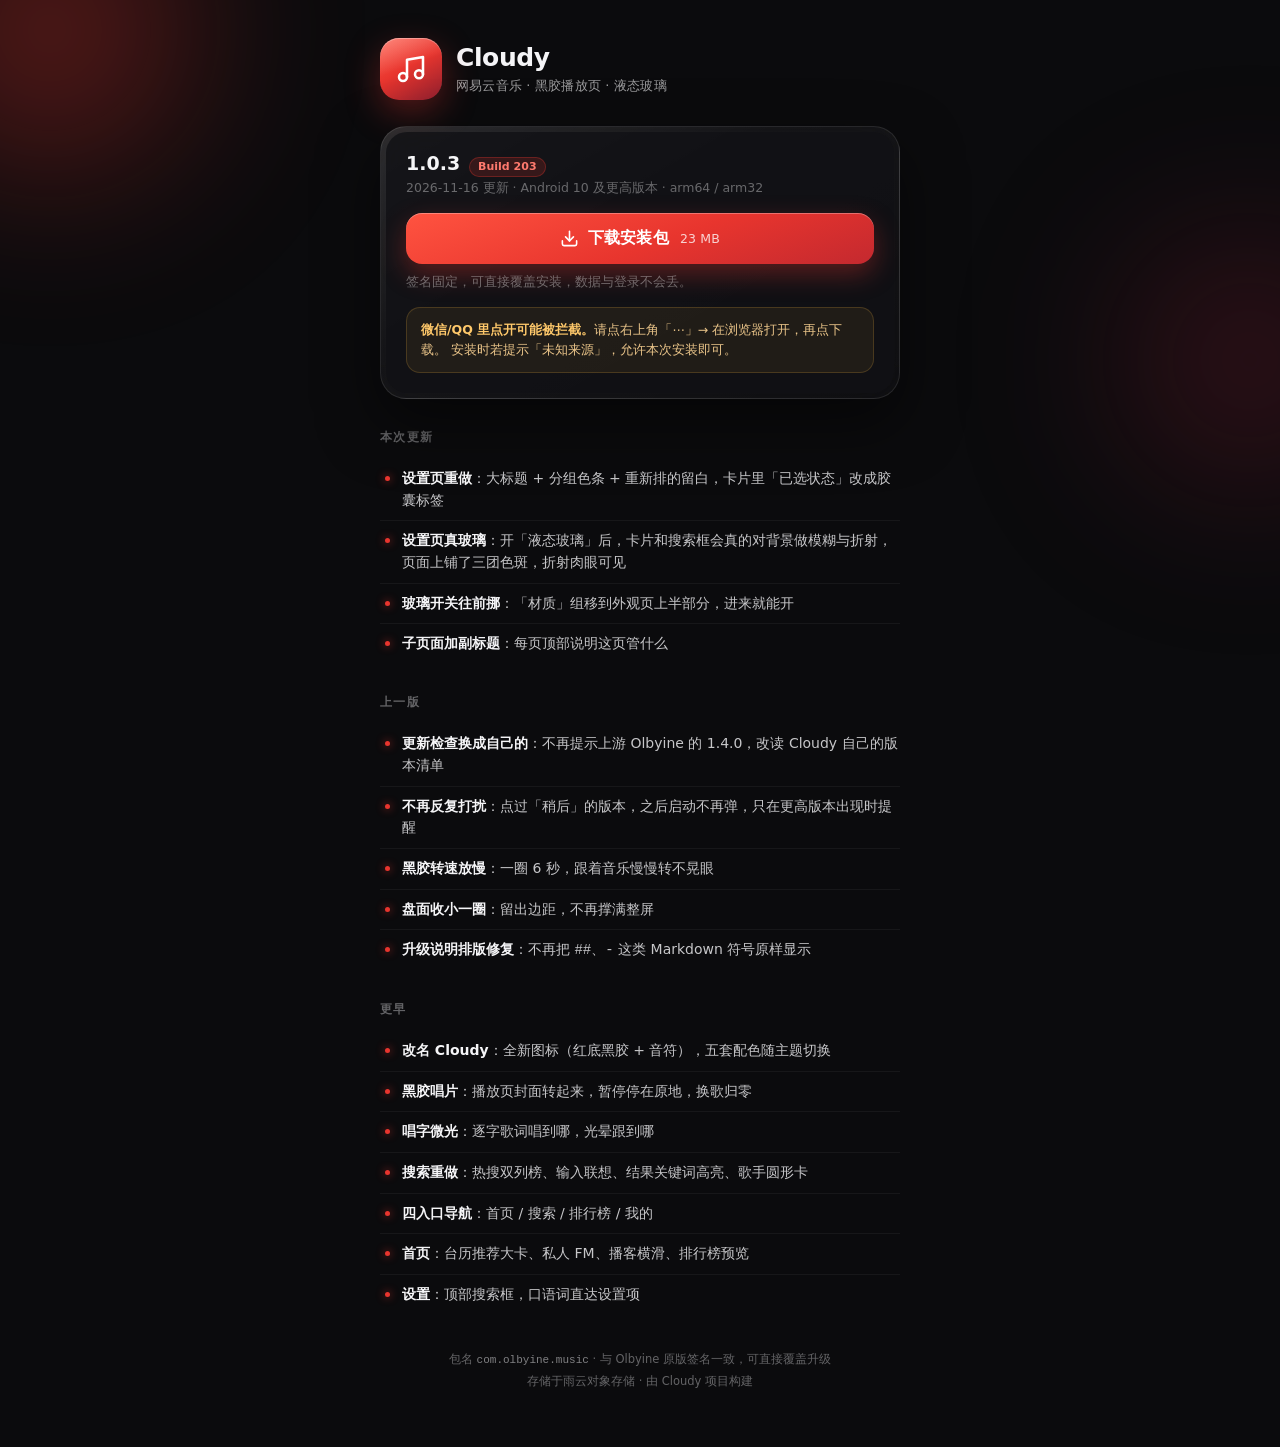
==== commit 8309aa95: "feat(settings): 设置页重做，开液态玻璃后卡片是真玻璃 - 新的页面骨架：大标题 + 状态摘要、分组色条、卡片留白重排、页脚收口 - 新增 SettingsAtmosphere：一层底色" ====
--- a/index.html
+++ b/index.html
@@ -93,10 +93,10 @@
   </div>
 
   <div class="card"><div class="card-in">
-    <div class="ver"><b>1.0.2</b><span class="tag">Build 202</span></div>
+    <div class="ver"><b>1.0.3</b><span class="tag">Build 203</span></div>
     <p class="meta">2026-11-16 更新 · Android 10 及更高版本 · arm64 / arm32</p>
 
-    <a class="btn" href="https://cn-nb1.rains3.com/qingwu/cloudy/cloudy-1.0.2-release.apk" download>
+    <a class="btn" href="https://cn-nb1.rains3.com/qingwu/cloudy/cloudy-1.0.3-release.apk" download>
       <svg viewBox="0 0 24 24" fill="none" stroke="currentColor" stroke-width="2" stroke-linecap="round" stroke-linejoin="round">
         <path d="M21 15v4a2 2 0 0 1-2 2H5a2 2 0 0 1-2-2v-4"/><path d="M7 10l5 5 5-5"/><path d="M12 15V3"/>
       </svg>
@@ -112,6 +112,14 @@
 
   <h2>本次更新</h2>
   <ul>
+    <li><b>设置页重做</b>：大标题 + 分组色条 + 重新排的留白，卡片里「已选状态」改成胶囊标签</li>
+    <li><b>设置页真玻璃</b>：开「液态玻璃」后，卡片和搜索框会真的对背景做模糊与折射，页面上铺了三团色斑，折射肉眼可见</li>
+    <li><b>玻璃开关往前挪</b>：「材质」组移到外观页上半部分，进来就能开</li>
+    <li><b>子页面加副标题</b>：每页顶部说明这页管什么</li>
+  </ul>
+
+  <h2>上一版</h2>
+  <ul>
     <li><b>更新检查换成自己的</b>：不再提示上游 Olbyine 的 1.4.0，改读 Cloudy 自己的版本清单</li>
     <li><b>不再反复打扰</b>：点过「稍后」的版本，之后启动不再弹，只在更高版本出现时提醒</li>
     <li><b>黑胶转速放慢</b>：一圈 6 秒，跟着音乐慢慢转不晃眼</li>
@@ -119,7 +127,7 @@
     <li><b>升级说明排版修复</b>：不再把 <code>##</code>、<code>-</code> 这类 Markdown 符号原样显示</li>
   </ul>
 
-  <h2>上一版</h2>
+  <h2>更早</h2>
   <ul>
     <li><b>改名 Cloudy</b>：全新图标（红底黑胶 + 音符），五套配色随主题切换</li>
     <li><b>黑胶唱片</b>：播放页封面转起来，暂停停在原地，换歌归零</li>
